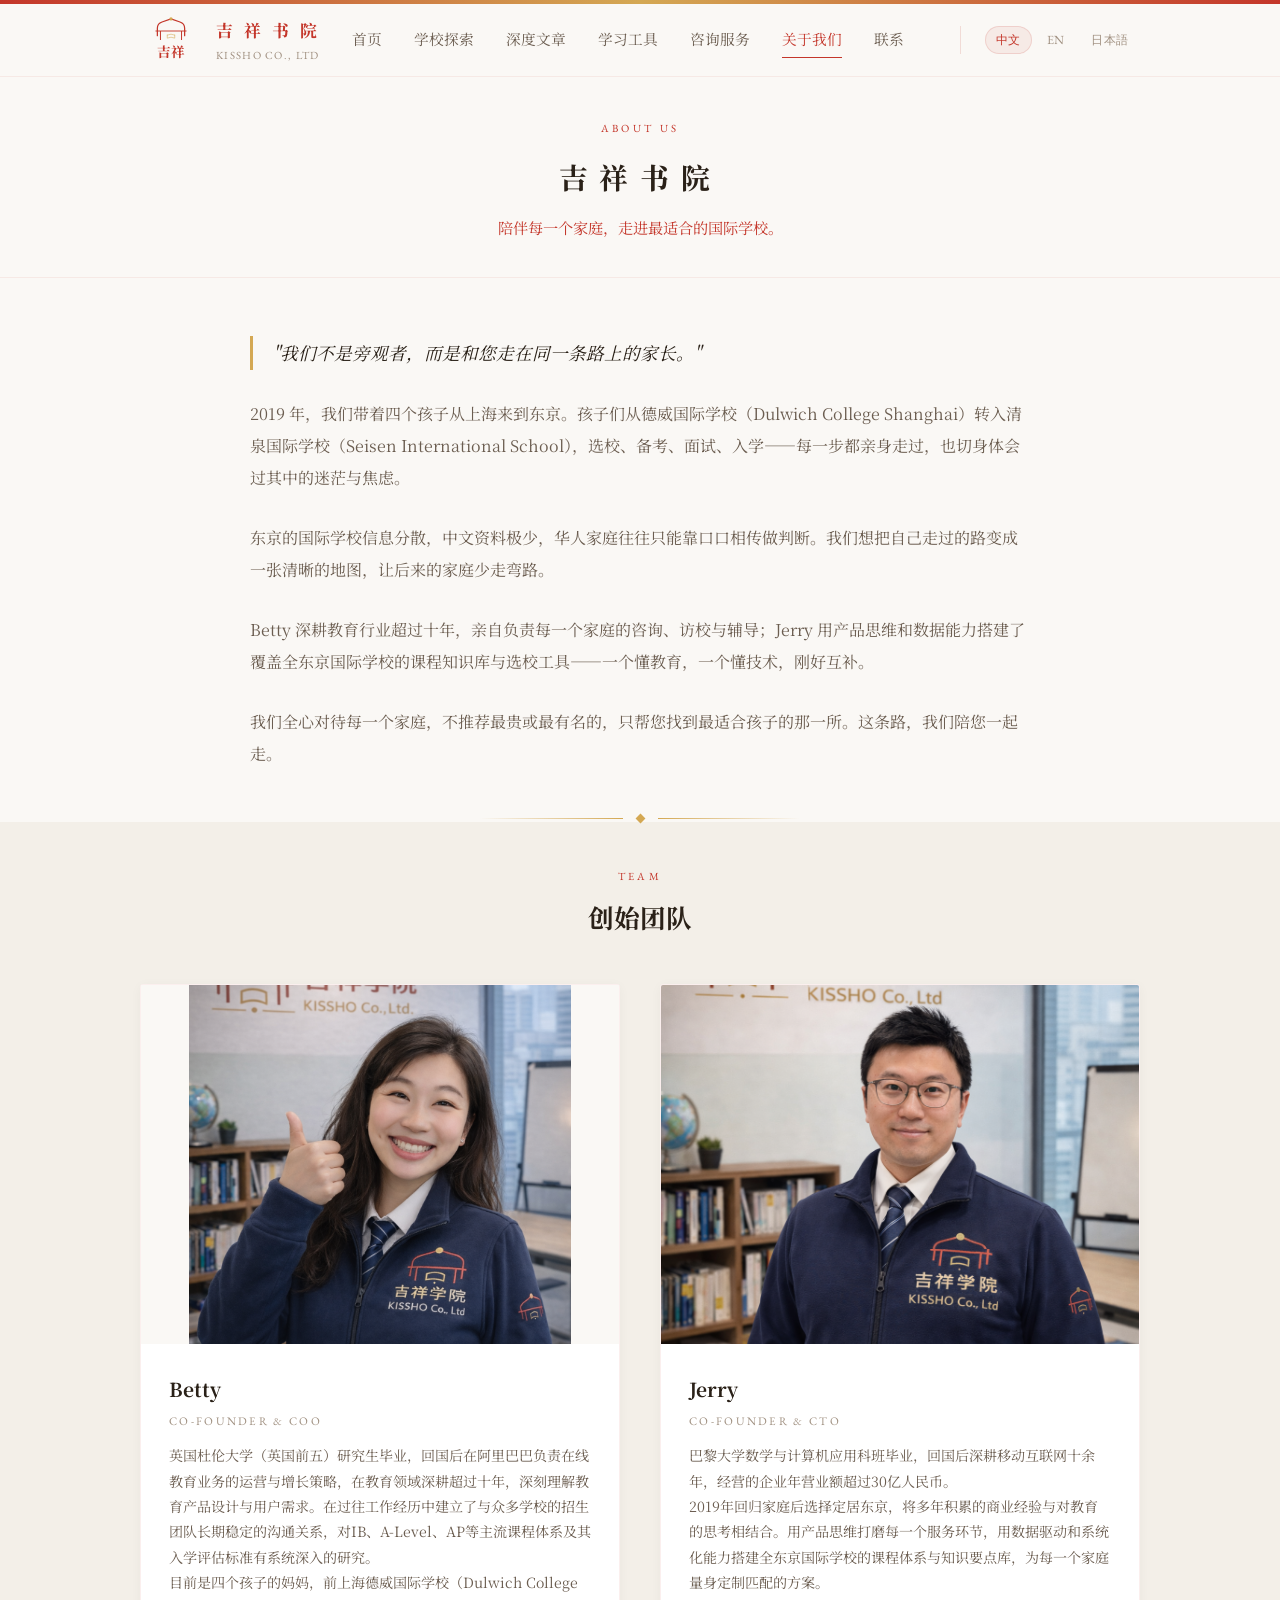
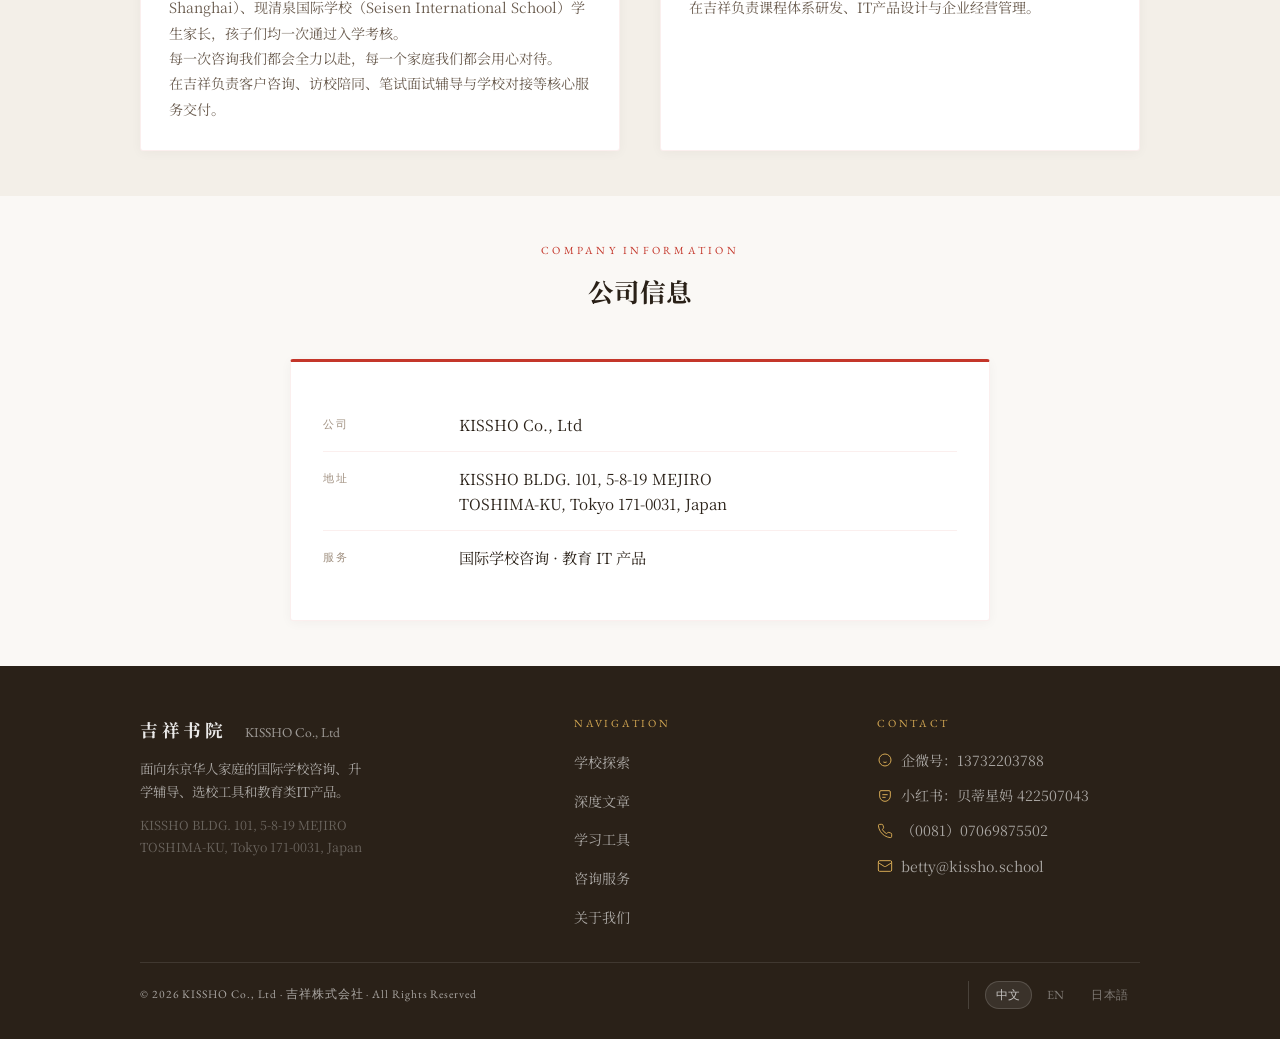
==== about.html @ 279b22da "Refine homepage spacing and update footer messaging" ====
<!DOCTYPE html>
<html lang="zh-CN">
<head>
  <meta charset="UTF-8" />
  <meta name="viewport" content="width=device-width, initial-scale=1.0" />
  <title
    data-i18n-zh="关于我们 | KISSHO 吉祥书院"
    data-i18n-en="About Us | KISSHO"
    data-i18n-ja="私たちについて | KISSHO"
  >关于我们 | KISSHO 吉祥书院</title>
  <meta
    name="description"
    content="吉祥书院（KISSHO Co., Ltd）— Betty & Jerry 创立，服务在东京的华人家庭。"
    data-i18n-attr="content"
    data-i18n-zh="吉祥书院（KISSHO Co., Ltd）— Betty & Jerry 创立，服务在东京的华人家庭。"
    data-i18n-en="KISSHO was founded by Betty and Jerry to support Chinese-speaking families navigating Tokyo international schools."
    data-i18n-ja="KISSHO は Betty と Jerry が立ち上げた、東京のインターナショナルスクール進学を支えるためのチームです。"
  />
  <link rel="preconnect" href="https://fonts.googleapis.com">
  <link rel="preconnect" href="https://fonts.gstatic.com" crossorigin>
  <link href="https://fonts.googleapis.com/css2?family=Noto+Serif+SC:wght@400;600;700&family=Noto+Serif+JP:wght@400;600;700&family=EB+Garamond:ital,wght@0,400;0,500;0,600;1,400&display=swap" rel="stylesheet">
  <link rel="stylesheet" href="style.css">
</head>
<body>

  <div class="top-stripe"></div>

  <header class="site-header">
    <div class="header-inner">
      <a class="site-logo" href="index.html">
        <svg xmlns="http://www.w3.org/2000/svg" viewBox="0 0 100 100" aria-label="KISSHO Logo"><g transform="translate(50, 38)"><path d="M -22 5 L -22 -7 Q -22 -14.5 -14.5 -17 L 0 -22 L 14.5 -17 Q 22 -14.5 22 -7 L 22 5" fill="none" stroke="#c4362a" stroke-width="2" stroke-linecap="round" stroke-linejoin="round"/><line x1="-25" y1="-2.5" x2="25" y2="-2.5" stroke="#c4362a" stroke-width="1.5"/><line x1="-17" y1="-2.5" x2="-17" y2="12" stroke="#c4362a" stroke-width="1.6"/><line x1="17" y1="-2.5" x2="17" y2="12" stroke="#c4362a" stroke-width="1.6"/><circle cx="0" cy="-22" r="2.5" fill="#d4a853"/><path d="M -6 4 Q 0 1 6 4 M -6 4 L -6 9 Q 0 6 6 9 L 6 4" fill="none" stroke="#d4a853" stroke-width="0.9" stroke-linecap="round"/></g><text x="50" y="78" font-family="'Noto Serif SC', serif" font-size="22" font-weight="700" fill="#c4362a" text-anchor="middle">吉祥</text></svg>
        <span class="site-logo-text"><span class="site-logo-zh">吉祥书院</span><span class="site-logo-en en">KISSHO Co., Ltd</span></span>
      </a>
      <nav class="nav" id="mainNav">
        <a class="nav-link" href="index.html" data-i18n="nav.home">首页</a>
        <a class="nav-link" href="schools.html" data-i18n="nav.schools">学校探索</a>
        <a class="nav-link" href="articles.html" data-i18n="nav.articles">深度文章</a>
        <a class="nav-link" href="tools.html" data-i18n="nav.tools">学习工具</a>
        <a class="nav-link" href="services.html" data-i18n="nav.services">咨询服务</a>
        <a class="nav-link active" href="about.html" data-i18n="nav.about">关于我们</a>
        <a class="nav-link" href="contact.html" data-i18n="nav.contact">联系</a>
        <div class="lang-switch"><button class="lang-btn active">中文</button><button class="lang-btn">EN</button><button class="lang-btn">日本語</button></div>
      </nav>
      <button class="nav-toggle" id="navToggle" aria-label="打开菜单"><span></span><span></span><span></span></button>
    </div>
  </header>

  <main>

    <section class="page-hero">
      <div class="container">
        <div class="section-kicker en" data-i18n="about.kicker">About Us</div>
        <h1 class="section-title" style="letter-spacing:0.4em;" data-i18n="about.title">吉祥书院</h1>
        <p class="section-desc" style="color:var(--red);" data-i18n="about.tagline">陪伴每一个家庭，走进最适合的国际学校。</p>
      </div>
    </section>

    <!-- Our Story -->
    <section class="section">
      <div class="container">
        <div class="about-story reveal">
          <blockquote class="about-quote" data-i18n="about.quote">
            "我们不是旁观者，而是和您走在同一条路上的家长。"
          </blockquote>
          <p data-i18n="about.story1">2019 年，我们带着四个孩子从上海来到东京。孩子们从德威国际学校（Dulwich College Shanghai）转入清泉国际学校（Seisen International School），选校、备考、面试、入学——每一步都亲身走过，也切身体会过其中的迷茫与焦虑。</p>
          <p data-i18n="about.story2">东京的国际学校信息分散，中文资料极少，华人家庭往往只能靠口口相传做判断。我们想把自己走过的路变成一张清晰的地图，让后来的家庭少走弯路。</p>
          <p data-i18n="about.story3">Betty 深耕教育行业超过十年，亲自负责每一个家庭的咨询、访校与辅导；Jerry 用产品思维和数据能力搭建了覆盖全东京国际学校的课程知识库与选校工具——一个懂教育，一个懂技术，刚好互补。</p>
          <p data-i18n="about.story4">我们全心对待每一个家庭，不推荐最贵或最有名的，只帮您找到最适合孩子的那一所。这条路，我们陪您一起走。</p>
        </div>
      </div>
    </section>

    <div class="ornament"><div class="orn-line"></div><div class="orn-diamond"></div><div class="orn-line rev"></div></div>

    <!-- Team -->
    <section class="section section--warm" style="padding-top: 45px;">
      <div class="container">
        <div class="section-header reveal">
          <div class="section-kicker en" data-i18n="about.team.kicker">Team</div>
          <h2 class="section-title" data-i18n="about.team.title">创始团队</h2>
        </div>

        <div class="team-grid">

          <div class="team-member reveal">
            <div class="team-photo">
              <div role="img" aria-label="Betty" style="width:100%;min-height:240px;height:100%;background-image:url('图片/Betty肖像2.png');background-size:80%;background-position:center calc(50% + 5px);background-repeat:no-repeat;background-color:var(--cream);"></div>
            </div>

            <div class="team-info">
              <h3 class="team-name">Betty</h3>
              <div class="team-role en">Co-Founder & COO</div>
              <p class="team-bio" data-i18n-html="about.betty.bio">英国杜伦大学（英国前五）研究生毕业，回国后在阿里巴巴负责在线教育业务的运营与增长策略，在教育领域深耕超过十年，深刻理解教育产品设计与用户需求。在过往工作经历中建立了与众多学校的招生团队长期稳定的沟通关系，对IB、A-Level、AP等主流课程体系及其入学评估标准有系统深入的研究。<br>目前是四个孩子的妈妈，前上海德威国际学校（Dulwich College Shanghai）、现清泉国际学校（Seisen International School）学生家长，孩子们均一次通过入学考核。<br>每一次咨询我们都会全力以赴，每一个家庭我们都会用心对待。<br>在吉祥负责客户咨询、访校陪同、笔试面试辅导与学校对接等核心服务交付。</p>
            </div>
          </div>

          <div class="team-member reveal">
            <div class="team-photo">
              <img src="图片/Jerry肖像-text-swapped-v2.png" alt="Jerry" style="width:100%;height:100%;min-height:240px;object-fit:cover;display:block;object-position:center calc(50% + 35px);" />
            </div>
            <div class="team-info">
              <h3 class="team-name">Jerry</h3>
              <div class="team-role en">Co-Founder & CTO</div>
              <p class="team-bio" data-i18n-html="about.jerry.bio">巴黎大学数学与计算机应用科班毕业，回国后深耕移动互联网十余年，经营的企业年营业额超过30亿人民币。<br>2019年回归家庭后选择定居东京，将多年积累的商业经验与对教育的思考相结合。用产品思维打磨每一个服务环节，用数据驱动和系统化能力搭建全东京国际学校的课程体系与知识要点库，为每一个家庭量身定制匹配的方案。<br>在吉祥负责课程体系研发、IT产品设计与企业经营管理。</p>
            </div>
          </div>

        </div>
      </div>
    </section>

    <!-- Company Info -->
    <section class="section">
      <div class="container container--narrow">
        <div class="section-header reveal">
          <div class="section-kicker en" data-i18n="about.company.kicker">Company Information</div>
          <h2 class="section-title" data-i18n="about.company.title">公司信息</h2>
        </div>

        <div class="company-info-card reveal">
          <div class="info-row">
            <span class="info-label en" data-i18n-zh="公司" data-i18n-en="Company" data-i18n-ja="会社名">Company</span>
            <span class="info-value">KISSHO Co., Ltd</span>
          </div>
          <div class="info-row">
            <span class="info-label en" data-i18n-zh="地址" data-i18n-en="Address" data-i18n-ja="所在地">Address</span>
            <span class="info-value">KISSHO BLDG. 101, 5-8-19 MEJIRO<br>TOSHIMA-KU, Tokyo 171-0031, Japan</span>
          </div>
          <div class="info-row">
            <span class="info-label en" data-i18n-zh="服务" data-i18n-en="Services" data-i18n-ja="事業内容">Services</span>
            <span class="info-value" data-i18n-zh="国际学校咨询 &middot; 教育 IT 产品" data-i18n-en="International School Consulting &middot; Educational IT Products" data-i18n-ja="インターナショナルスクール相談 &middot; 教育 IT プロダクト" data-i18n-mode="html">International School Consulting &middot; Educational IT Products</span>
          </div>

        </div>
      </div>
    </section>

  </main>

  <footer class="site-footer">
    <div class="container">
      <div class="footer-grid">
        <div class="footer-brand">
          <div class="footer-logo-text"><span style="letter-spacing:0.2em;">吉祥书院</span> <span class="en" style="font-weight:400;font-size:0.85rem;opacity:0.6;margin-left:1.1em;">KISSHO Co., Ltd</span></div>
          <p class="footer-brand-desc">面向东京华人家庭的国际学校咨询、升学辅导、选校工具和教育类IT产品。</p>
        </div>
        <div>
          <div class="footer-heading en">Navigation</div>
          <ul class="footer-links"><li><a href="schools.html" data-i18n="nav.schools">学校探索</a></li><li><a href="articles.html" data-i18n="nav.articles">深度文章</a></li><li><a href="tools.html" data-i18n="nav.tools">学习工具</a></li><li><a href="services.html" data-i18n="nav.services">咨询服务</a></li><li><a href="about.html" data-i18n="nav.about">关于我们</a></li></ul>
        </div>
        <div>
          <div class="footer-heading en">Contact</div>
          <ul class="footer-contact-list">
            <li><svg viewBox="0 0 24 24" fill="none" stroke="currentColor" stroke-width="1.5"><path d="M21 12a9 9 0 1 1-9-9 9 9 0 0 1 9 9Z"/><path d="M9 10h.01M15 10h.01M9.5 15a5 5 0 0 0 5 0"/></svg><span>企微号：13732203788</span></li>
            <li><svg viewBox="0 0 24 24" fill="none" stroke="currentColor" stroke-width="1.5"><rect x="2" y="4" width="20" height="16" rx="2"/><path d="m22 7-8.97 5.7a1.94 1.94 0 0 1-2.06 0L2 7"/></svg><span>betty@kissho.school</span></li>
          </ul>
        </div>
      </div>
      <div class="footer-bottom">
        <span>&copy; 2026 KISSHO Co., Ltd &middot; 吉祥株式会社 &middot; All Rights Reserved</span>
        <div class="lang-switch" style="border-left:1px solid rgba(255,255,255,0.15);margin-left:0;padding-left:16px;"><button class="lang-btn active" style="color:rgba(255,255,255,0.7);">中文</button><button class="lang-btn" style="color:rgba(255,255,255,0.4);">EN</button><button class="lang-btn" style="color:rgba(255,255,255,0.4);">日本語</button></div>
      </div>
    </div>
  </footer>

  <script src="script.js"></script>
</body>
</html>
---- style.css ----
/* ============================================
   Kissho.school — Main Stylesheet
   Design reference: placeholder-reference.html
   ============================================ */

/* ── Reset & Variables ── */
*, *::before, *::after { box-sizing: border-box; margin: 0; padding: 0; }

:root {
  --red:      #c4362a;
  --red-lt:   #d9534f;
  --red-bg:   rgba(196, 54, 42, 0.07);
  --gold:     #d4a853;
  --gold-lt:  #e8c87a;
  --cream:    #faf8f5;
  --warm:     #f3efe8;
  --white:    #ffffff;
  --dark:     #2a2118;
  --mid:      #6b5d50;
  --muted:    #a09080;
  --border:   rgba(196, 54, 42, 0.15);
  --border-light: rgba(196, 54, 42, 0.08);
  --shadow-sm:  0 2px 12px rgba(42, 33, 24, 0.04);
  --shadow-md:  0 4px 24px rgba(42, 33, 24, 0.06);
  --radius:   3px;
  --max-w:    1080px;
  --max-w-narrow: 780px;
}

html { scroll-behavior: smooth; }

body {
  font-family: 'Noto Serif SC', 'SimSun', serif;
  background: var(--cream);
  color: var(--dark);
  line-height: 1.8;
  font-size: 16px;
}

/* ── Utility ── */
.container       { max-width: var(--max-w); margin: 0 auto; padding: 0 40px; }
.container--narrow { max-width: var(--max-w-narrow); }
.en  { font-family: 'EB Garamond', Georgia, serif; }
.jp  { font-family: 'Noto Serif JP', 'Yu Mincho', serif; }

/* ── Placeholder Blocks ── */
.placeholder {
  border: 2px dashed var(--gold-lt);
  border-radius: var(--radius);
  background: rgba(212, 168, 83, 0.06);
  padding: 32px 24px;
  text-align: center;
  color: var(--muted);
  font-size: 0.88rem;
  line-height: 1.6;
}

.placeholder-label {
  display: block;
  font-family: 'EB Garamond', Georgia, serif;
  font-size: 0.72rem;
  letter-spacing: 0.15em;
  text-transform: uppercase;
  color: var(--gold);
  margin-bottom: 8px;
}

/* ── Top Stripe ── */
.top-stripe {
  width: 100%;
  height: 4px;
  background: linear-gradient(to right, var(--red), var(--gold), var(--red));
}

/* ============================================
   Header / Navigation
   ============================================ */
.site-header {
  background: var(--cream);
  border-bottom: 1px solid var(--border-light);
  position: sticky;
  top: 0;
  z-index: 100;
}

.header-inner {
  max-width: var(--max-w);
  margin: 0 auto;
  padding: 0 40px;
  display: flex;
  align-items: center;
  justify-content: space-between;
  height: 72px;
}

.site-logo {
  display: flex;
  align-items: center;
  gap: 14px;
  text-decoration: none;
  color: var(--dark);
}

.site-logo svg { width: 62px; height: 62px; }

.site-logo-text {
  display: flex;
  flex-direction: column;
  gap: 1px;
}

.site-logo-zh {
  font-size: 1.05rem;
  font-weight: 700;
  color: var(--red);
  letter-spacing: 0.65em;
  white-space: nowrap;
}

.site-logo-en {
  font-family: 'EB Garamond', Georgia, serif;
  font-size: 0.68rem;
  letter-spacing: 0.12em;
  color: var(--muted);
  text-transform: uppercase;
}

.nav {
  display: flex;
  align-items: center;
  gap: 32px;
}

.nav-link {
  font-size: 0.92rem;
  color: var(--mid);
  text-decoration: none;
  transition: color 0.2s;
  padding: 4px 0;
  border-bottom: 1.5px solid transparent;
  white-space: nowrap;
}

.nav-link:hover,
.nav-link.active {
  color: var(--red);
  border-bottom-color: var(--red);
}

html[lang="ja"] .nav { gap: 18px; }
html[lang="ja"] .nav-link { font-size: 0.78rem; }

.lang-switch {
  display: flex;
  align-items: center;
  gap: 4px;
  margin-left: 24px;
  padding-left: 24px;
  border-left: 1px solid var(--border);
}

.lang-btn {
  font-family: 'EB Garamond', Georgia, serif;
  font-size: 0.78rem;
  letter-spacing: 0.05em;
  padding: 4px 10px;
  border: 1px solid transparent;
  border-radius: 20px;
  background: none;
  color: var(--muted);
  cursor: pointer;
  transition: all 0.2s;
}

.lang-btn:hover { color: var(--mid); }

.lang-btn.active {
  color: var(--red);
  border-color: var(--border);
  background: var(--red-bg);
}

.nav-toggle {
  display: none;
  background: none;
  border: none;
  cursor: pointer;
  padding: 8px;
}

.nav-toggle span {
  display: block;
  width: 22px;
  height: 2px;
  background: var(--dark);
  margin: 5px 0;
  transition: all 0.3s;
}

/* ============================================
   Buttons
   ============================================ */
.btn {
  display: inline-flex;
  align-items: center;
  justify-content: center;
  gap: 8px;
  font-family: 'Noto Serif SC', serif;
  font-size: 0.92rem;
  padding: 12px 28px;
  min-height: 50px;
  border-radius: var(--radius);
  text-decoration: none;
  transition: all 0.25s;
  cursor: pointer;
  line-height: 1.2;
  text-align: center;
  align-self: flex-start;
  max-width: 100%;
  border: none;
}

.btn-primary {
  background: var(--red);
  color: var(--white);
  border: 1px solid transparent;
}

.btn-primary:hover { background: var(--red-lt); }

.btn-ghost {
  background: transparent;
  color: var(--red);
  border: 1px solid var(--border);
}

.btn-ghost:hover { border-color: var(--red); }

/* ============================================
   Ornament Divider
   ============================================ */
.ornament {
  display: flex;
  align-items: center;
  gap: 14px;
  max-width: 400px;
  margin: 0 auto;
  padding: 0 40px;
}

.orn-line {
  flex: 1;
  height: 1px;
  background: linear-gradient(to right, transparent, var(--gold));
}

.orn-line.rev {
  background: linear-gradient(to left, transparent, var(--gold));
}

.orn-diamond {
  width: 7px;
  height: 7px;
  background: var(--gold);
  transform: rotate(45deg);
  flex-shrink: 0;
}

/* ============================================
   Section Common
   ============================================ */
.section        { padding: 45px 0; }
.section--warm  { background: var(--warm); }

.section-header {
  text-align: center;
  margin-bottom: 48px;
}

.section-kicker {
  font-family: 'EB Garamond', Georgia, serif;
  font-size: 0.68rem;
  letter-spacing: 0.3em;
  text-transform: uppercase;
  color: var(--red);
  margin-bottom: 12px;
}

.section-title {
  font-size: 1.6rem;
  font-weight: 700;
  color: var(--dark);
  line-height: 1.5;
  margin-bottom: 12px;
}

.section-desc {
  font-size: 0.95rem;
  color: var(--muted);
  max-width: 560px;
  margin: 0 auto;
  line-height: 1.8;
}

/* ============================================
   Page Hero (shared for inner pages)
   ============================================ */
.page-hero {
  padding: 42px 0 36px;
  text-align: center;
  border-bottom: 1px solid var(--border-light);
}

.page-hero .section-kicker { margin-bottom: 16px; }

.page-hero .section-title {
  font-size: 1.8rem;
  margin-bottom: 16px;
}

.page-hero .section-desc {
  max-width: 640px;
}

main > .page-hero + .section { padding-top: 58px; }

/* ============================================
   Homepage: Hero
   ============================================ */
.hero { padding: 35px 0 54px; }

.ornament--hero {
  margin-top: 6px;
}

.home-offer-section {
  padding-top: 52px;
}

.hero-inner {
  display: grid;
  grid-template-columns: 1fr 1fr;
  gap: 64px;
  align-items: center;
}

.hero-content {
  display: flex;
  flex-direction: column;
  gap: 24px;
}

.hero-kicker {
  font-family: 'EB Garamond', Georgia, serif;
  font-size: 0.72rem;
  letter-spacing: 0.25em;
  text-transform: uppercase;
  color: var(--red);
  display: flex;
  align-items: center;
  gap: 10px;
}

.hero-kicker::before {
  content: '';
  width: 32px;
  height: 1.5px;
  background: var(--red);
}

.hero-title {
  font-size: 2rem;
  font-weight: 700;
  line-height: 1.5;
  color: var(--dark);
  letter-spacing: 0.02em;
}

.hero-title em { font-style: normal; color: var(--red); }

.hero-desc {
  font-size: 1rem;
  line-height: 1.9;
  color: var(--mid);
}

.hero-cta {
  margin-top: 8px;
  display: flex;
  flex-wrap: wrap;
  gap: 12px;
  align-items: center;
}

.hero-image {
  border-radius: var(--radius);
  overflow: hidden;
  aspect-ratio: 4 / 3;
}

/* ============================================
   Homepage: Module Cards
   ============================================ */
.modules-grid {
  display: grid;
  grid-template-columns: repeat(2, 1fr);
  gap: 32px;
}

.module-card {
  background: var(--white);
  border: 1px solid var(--border-light);
  border-top: 3px solid var(--red);
  border-radius: var(--radius);
  padding: 36px 32px 32px;
  box-shadow: var(--shadow-sm);
  display: flex;
  flex-direction: column;
  gap: 16px;
  transition: box-shadow 0.3s, transform 0.3s;
}

.module-card:hover {
  box-shadow: var(--shadow-md);
  transform: translateY(-2px);
}

.module-icon { width: 40px; height: 40px; color: var(--red); }

.module-label {
  font-family: 'EB Garamond', Georgia, serif;
  font-size: 0.65rem;
  letter-spacing: 0.25em;
  text-transform: uppercase;
  color: var(--gold);
}

.module-title { font-size: 1.15rem; font-weight: 700; color: var(--dark); }

.module-desc { font-size: 0.9rem; color: var(--mid); line-height: 1.8; flex: 1; }

.module-link {
  font-family: 'EB Garamond', Georgia, serif;
  font-size: 0.88rem;
  color: var(--red);
  text-decoration: none;
  display: inline-flex;
  align-items: center;
  gap: 6px;
  transition: gap 0.2s;
}

.module-link:hover { gap: 10px; }
.module-link::after { content: '\2192'; }

/* ============================================
   Homepage: Articles Preview
   ============================================ */
.articles-grid {
  display: grid;
  grid-template-columns: repeat(3, 1fr);
  gap: 28px;
}

.article-card {
  background: var(--white);
  border: 1px solid var(--border-light);
  border-radius: var(--radius);
  overflow: hidden;
  transition: box-shadow 0.3s, transform 0.3s;
  text-decoration: none;
  color: inherit;
}

.article-card:hover {
  box-shadow: var(--shadow-md);
  transform: translateY(-2px);
}

.article-image { aspect-ratio: 16 / 10; overflow: hidden; }

.article-body {
  padding: 24px;
  display: flex;
  flex-direction: column;
  gap: 10px;
}

.article-tag {
  font-family: 'EB Garamond', Georgia, serif;
  font-size: 0.65rem;
  letter-spacing: 0.2em;
  text-transform: uppercase;
  color: var(--gold);
}

.article-title { font-size: 1.02rem; font-weight: 600; color: var(--dark); line-height: 1.6; }

.article-excerpt { font-size: 0.85rem; color: var(--muted); line-height: 1.75; }

.article-date {
  font-family: 'EB Garamond', Georgia, serif;
  font-size: 0.78rem;
  color: var(--muted);
  margin-top: 4px;
}

/* ============================================
   Homepage: About Preview
   ============================================ */
.about-preview {
  display: grid;
  grid-template-columns: 1fr 1fr;
  gap: 56px;
  align-items: center;
}

.about-text {
  display: flex;
  flex-direction: column;
  gap: 20px;
}

.about-quote {
  font-size: 1.1rem;
  line-height: 1.9;
  color: var(--dark);
  border-left: 3px solid var(--gold);
  padding-left: 20px;
  font-style: italic;
}

.about-desc { font-size: 0.92rem; color: var(--mid); line-height: 1.85; }

.about-photo {
  border-radius: var(--radius);
  overflow: hidden;
  aspect-ratio: 4 / 3;
}

/* ============================================
   Schools Page: Filter Bar
   ============================================ */
.filter-bar {
  display: flex;
  flex-wrap: wrap;
  gap: 16px;
  padding: 24px 28px;
  background: var(--white);
  border: 1px solid var(--border-light);
  border-radius: var(--radius);
  box-shadow: var(--shadow-sm);
  margin-bottom: 40px;
}

.filter-group {
  display: flex;
  flex-direction: column;
  gap: 6px;
  flex: 1;
  min-width: 130px;
  max-width: 200px;
}

.filter-label {
  font-family: 'EB Garamond', Georgia, serif;
  font-size: 0.65rem;
  letter-spacing: 0.2em;
  text-transform: uppercase;
  color: var(--muted);
}

.filter-select {
  font-family: 'Noto Serif SC', serif;
  font-size: 0.88rem;
  padding: 8px 12px;
  border: 1px solid var(--border);
  border-radius: var(--radius);
  background: var(--cream);
  color: var(--dark);
  cursor: pointer;
  appearance: none;
  background-image: url("data:image/svg+xml,%3Csvg width='10' height='6' viewBox='0 0 10 6' fill='none' xmlns='http://www.w3.org/2000/svg'%3E%3Cpath d='M1 1L5 5L9 1' stroke='%23a09080' stroke-width='1.5' stroke-linecap='round'/%3E%3C/svg%3E");
  background-repeat: no-repeat;
  background-position: right 12px center;
  padding-right: 32px;
}

.filter-select:focus {
  outline: none;
  border-color: var(--red);
}

/* Schools Grid */
.schools-grid {
  display: grid;
  grid-template-columns: repeat(2, 1fr);
  gap: 24px;
}

.school-card {
  background: var(--white);
  border: 1px solid var(--border-light);
  border-radius: var(--radius);
  padding: 28px;
  box-shadow: var(--shadow-sm);
  display: flex;
  flex-direction: column;
  gap: 12px;
  transition: box-shadow 0.3s, transform 0.3s;
}

.school-card:hover {
  box-shadow: var(--shadow-md);
  transform: translateY(-2px);
}

.school-card-header {
  display: flex;
  justify-content: space-between;
  align-items: flex-start;
  gap: 12px;
}

.school-name {
  font-size: 1.05rem;
  font-weight: 700;
  color: var(--dark);
}

.school-tag {
  font-family: 'EB Garamond', Georgia, serif;
  font-size: 0.65rem;
  letter-spacing: 0.15em;
  text-transform: uppercase;
  color: var(--red);
  background: var(--red-bg);
  padding: 3px 10px;
  border-radius: 20px;
  white-space: nowrap;
}

.school-meta {
  display: flex;
  flex-wrap: wrap;
  gap: 16px;
  font-size: 0.82rem;
  color: var(--muted);
}

.school-meta span {
  display: flex;
  align-items: center;
  gap: 5px;
}

.school-summary {
  font-size: 0.88rem;
  color: var(--mid);
  line-height: 1.75;
}

/* ============================================
   Articles Page
   ============================================ */
.category-filters {
  display: flex;
  justify-content: center;
  flex-wrap: wrap;
  gap: 8px;
  margin-bottom: 40px;
}

.category-btn {
  font-family: 'Noto Serif SC', serif;
  font-size: 0.85rem;
  padding: 8px 20px;
  border: 1px solid var(--border);
  border-radius: 24px;
  background: var(--white);
  color: var(--mid);
  cursor: pointer;
  transition: all 0.2s;
}

.category-btn:hover { border-color: var(--red); color: var(--red); }

.category-btn.active {
  background: var(--red);
  border-color: var(--red);
  color: var(--white);
}

.articles-page-grid {
  grid-template-columns: repeat(2, minmax(0, 1fr));
  gap: 32px;
}

.articles-list {
  display: grid;
  grid-template-columns: repeat(2, 1fr);
  gap: 32px;
}

.article-list-item {
  display: grid;
  grid-template-columns: 200px 1fr;
  gap: 24px;
  align-items: start;
  padding-bottom: 32px;
  border-bottom: 1px solid var(--border-light);
}

.article-list-image {
  aspect-ratio: 3 / 2;
  border-radius: var(--radius);
  overflow: hidden;
}

.article-list-body {
  display: flex;
  flex-direction: column;
  gap: 8px;
}

/* ============================================
   Tools Page
   ============================================ */
.tool-showcase {
  display: grid;
  grid-template-columns: 1fr 1fr;
  gap: 56px;
  align-items: center;
}

.tool-showcase:not(:last-child) {
  border-bottom: 1px solid var(--border-light);
}

.tool-showcase.reversed { direction: rtl; }
.tool-showcase.reversed > * { direction: ltr; }

.tool-info {
  display: flex;
  flex-direction: column;
  gap: 16px;
}

.tool-badge {
  display: inline-flex;
  align-items: center;
  gap: 6px;
  font-family: 'EB Garamond', Georgia, serif;
  font-size: 0.7rem;
  letter-spacing: 0.15em;
  text-transform: uppercase;
  color: var(--gold);
  background: rgba(212, 168, 83, 0.1);
  padding: 5px 14px;
  border-radius: 20px;
  width: fit-content;
}

.tool-title { font-size: 1.4rem; font-weight: 700; color: var(--dark); }

.tool-desc { font-size: 0.92rem; color: var(--mid); line-height: 1.85; }

.tool-features {
  list-style: none;
  display: flex;
  flex-direction: column;
  gap: 10px;
}

.tool-features li {
  font-size: 0.88rem;
  color: var(--mid);
  padding-left: 20px;
  position: relative;
}

.tool-features li::before {
  content: '';
  position: absolute;
  left: 0;
  top: 10px;
  width: 8px;
  height: 8px;
  border: 1.5px solid var(--gold);
  border-radius: 50%;
}

.tool-preview {
  border-radius: var(--radius);
  overflow: hidden;
  aspect-ratio: 4 / 3;
}

.tool-showcase--coming-soon {
  align-items: start;
}

.tool-showcase--coming-soon .tool-preview {
  aspect-ratio: 5 / 3;
  max-width: 420px;
  justify-self: end;
  width: 100%;
}

.tools-main {
  display: flex;
  flex-direction: column;
}

.tools-section--chinese { order: 1; }
.tools-ornament--first { order: 2; }
.tools-section--japanese { order: 3; }
.tools-ornament--second { order: 4; }
.tools-section--map { order: 5; }
.tools-section--note { order: 6; }

/* ============================================
   Services Page
   ============================================ */
.services-overview {
  display: grid;
  grid-template-columns: repeat(2, 1fr);
  gap: 32px;
  margin-bottom: 64px;
}

.services-group,
.services-overview--primary,
.services-overview--secondary {
  display: contents;
}

.services-section-label {
  display: none;
}

.service-card {
  background: var(--white);
  border: 1px solid var(--border-light);
  border-radius: var(--radius);
  padding: 36px 32px;
  box-shadow: var(--shadow-sm);
  display: flex;
  flex-direction: column;
  gap: 16px;
}

.service-card--flagship,
.service-card:has(.service-title[data-i18n="services.s7.title"]) {
  border-color: rgba(196, 54, 42, 0.22);
  background: linear-gradient(180deg, rgba(212, 168, 83, 0.14), #fff 52%);
  box-shadow: 0 6px 24px rgba(42, 33, 24, 0.08);
}

.service-icon { width: 40px; height: 40px; color: var(--red); }

.service-title { font-size: 1.1rem; font-weight: 700; color: var(--dark); }

.service-desc { font-size: 0.9rem; color: var(--mid); line-height: 1.8; }

.service-includes {
  list-style: none;
  display: flex;
  flex-direction: column;
  gap: 8px;
  margin-top: 4px;
}

.service-includes li {
  font-size: 0.85rem;
  color: var(--mid);
  padding-left: 18px;
  position: relative;
}

.service-includes li::before {
  content: '';
  position: absolute;
  left: 0;
  top: 9px;
  width: 6px;
  height: 6px;
  background: var(--gold);
  border-radius: 50%;
}

/* Process Timeline */
.process-timeline {
  max-width: 640px;
  margin: 0 auto;
}

.process-step {
  display: flex;
  gap: 24px;
  padding-bottom: 32px;
  position: relative;
}

.process-step:not(:last-child)::before {
  content: '';
  position: absolute;
  left: 19px;
  top: 40px;
  bottom: 0;
  width: 1px;
  background: var(--border);
}

.process-marker {
  width: 40px;
  height: 40px;
  border-radius: 50%;
  border: 2px solid var(--red);
  display: flex;
  align-items: center;
  justify-content: center;
  font-family: 'EB Garamond', Georgia, serif;
  font-size: 0.9rem;
  color: var(--red);
  background: var(--cream);
  flex-shrink: 0;
  position: relative;
  z-index: 1;
}

.process-content { padding-top: 6px; }

.process-content h4 {
  font-size: 1rem;
  font-weight: 700;
  color: var(--dark);
  margin-bottom: 6px;
}

.process-content p {
  font-size: 0.88rem;
  color: var(--mid);
  line-height: 1.75;
}

/* ============================================
   About Page
   ============================================ */
.about-story {
  max-width: var(--max-w-narrow);
  margin: 0 auto;
  display: flex;
  flex-direction: column;
  gap: 28px;
}

.about-story p {
  font-size: 1rem;
  line-height: 2;
  color: var(--mid);
}

.team-grid {
  display: grid;
  grid-template-columns: repeat(2, 1fr);
  gap: 40px;
}

.team-member {
  background: var(--white);
  border: 1px solid var(--border-light);
  border-radius: var(--radius);
  overflow: hidden;
  box-shadow: var(--shadow-sm);
}

.team-photo { aspect-ratio: 4 / 3; overflow: hidden; }

.team-info { padding: 28px; }

.team-name { font-size: 1.2rem; font-weight: 700; color: var(--dark); margin-bottom: 4px; }

.team-role {
  font-family: 'EB Garamond', Georgia, serif;
  font-size: 0.72rem;
  letter-spacing: 0.2em;
  text-transform: uppercase;
  color: var(--muted);
  margin-bottom: 12px;
}

.team-bio { font-size: 0.88rem; color: var(--mid); line-height: 1.8; }

/* ============================================
   Contact Page
   ============================================ */
.contact-grid {
  display: grid;
  grid-template-columns: repeat(2, 1fr);
  gap: 40px;
}

.contact-channel {
  background: var(--white);
  border: 1px solid var(--border-light);
  border-radius: var(--radius);
  padding: 32px;
  box-shadow: var(--shadow-sm);
  display: flex;
  flex-direction: column;
  align-items: center;
  text-align: center;
  gap: 16px;
}

.contact-icon { width: 36px; height: 36px; color: var(--red); }

.contact-channel-name {
  font-size: 1rem;
  font-weight: 700;
  color: var(--dark);
}

.contact-channel-desc {
  font-size: 0.88rem;
  color: var(--muted);
  line-height: 1.7;
}

.contact-channel-value {
  font-size: 0.92rem;
  color: var(--red);
  word-break: break-all;
}

.contact-channel-value a {
  color: var(--red);
  text-decoration: none;
  border-bottom: 1px solid transparent;
  transition: border-color 0.2s;
}

.contact-channel-value a:hover { border-color: var(--red); }

.contact-qr {
  width: 180px;
  height: 180px;
  border-radius: var(--radius);
  overflow: hidden;
}

/* Company info card */
.company-info-card {
  background: var(--white);
  border: 1px solid var(--border-light);
  border-top: 3px solid var(--red);
  border-radius: var(--radius);
  padding: 36px 32px;
  box-shadow: var(--shadow-sm);
  margin-top: 48px;
}

.info-row {
  display: flex;
  gap: 16px;
  padding: 14px 0;
}

.info-row:not(:last-child) {
  border-bottom: 1px solid var(--border-light);
}

.info-label {
  font-family: 'EB Garamond', Georgia, serif;
  font-size: 0.68rem;
  letter-spacing: 0.18em;
  text-transform: uppercase;
  color: var(--muted);
  min-width: 120px;
  padding-top: 3px;
  flex-shrink: 0;
}

.info-value {
  font-size: 0.95rem;
  color: var(--dark);
  line-height: 1.65;
}

/* ============================================
   Footer
   ============================================ */
.site-footer {
  background: var(--dark);
  color: rgba(255, 255, 255, 0.6);
  padding: 48px 0 30px;
}

.footer-grid {
  display: grid;
  grid-template-columns: 1.5fr 1fr 1fr;
  gap: 40px;
  margin-bottom: 30px;
}

.footer-brand {
  display: flex;
  flex-direction: column;
  gap: 12px;
}

.footer-logo-text { font-size: 1.1rem; font-weight: 700; color: rgba(255, 255, 255, 0.9); }

.footer-brand-desc { font-size: 0.84rem; line-height: 1.7; max-width: 32ch; }

.footer-heading {
  font-family: 'EB Garamond', Georgia, serif;
  font-size: 0.68rem;
  letter-spacing: 0.25em;
  text-transform: uppercase;
  color: var(--gold);
  margin-bottom: 14px;
}

.footer-links {
  list-style: none;
  display: flex;
  flex-direction: column;
  gap: 10px;
}

.footer-links a {
  color: rgba(255, 255, 255, 0.6);
  text-decoration: none;
  font-size: 0.88rem;
  transition: color 0.2s;
}

.footer-links a:hover { color: rgba(255, 255, 255, 0.9); }

.footer-contact-list {
  list-style: none;
  display: flex;
  flex-direction: column;
  gap: 10px;
  font-size: 0.88rem;
}

.footer-contact-list li {
  display: flex;
  align-items: center;
  gap: 8px;
}

.footer-contact-list svg {
  width: 16px;
  height: 16px;
  color: var(--gold);
  flex-shrink: 0;
}

.footer-bottom {
  border-top: 1px solid rgba(255, 255, 255, 0.1);
  padding-top: 18px;
  display: flex;
  justify-content: space-between;
  align-items: center;
  flex-wrap: wrap;
  row-gap: 12px;
  font-family: 'EB Garamond', Georgia, serif;
  font-size: 0.72rem;
  letter-spacing: 0.08em;
}

.footer-bottom .lang-switch {
  border-left: 1px solid rgba(255, 255, 255, 0.15);
  margin-left: 0;
  padding-left: 16px;
}

.footer-bottom .lang-btn { color: rgba(255, 255, 255, 0.4); }
.footer-bottom .lang-btn.active { color: rgba(255, 255, 255, 0.7); background: rgba(255,255,255,0.08); border-color: rgba(255,255,255,0.15); }

/* ============================================
   Article Detail Page
   ============================================ */
.article-page-meta {
  display: flex;
  flex-wrap: wrap;
  gap: 8px 20px;
  font-size: 0.82rem;
  color: var(--muted);
  margin-top: 20px;
  font-family: 'EB Garamond', Georgia, serif;
  letter-spacing: 0.04em;
}

.article-page-meta span::before {
  content: '·';
  margin-right: 8px;
  opacity: 0.4;
}

.article-page-meta span:first-child::before { content: none; }

.article-cover {
  width: 100%;
  overflow: hidden;
  max-height: 480px;
}

.article-cover img {
  width: 100%;
  height: 480px;
  object-fit: cover;
  object-position: center 70%;
  display: block;
}

.article-content {
  font-size: 1rem;
  line-height: 1.95;
  color: var(--dark);
}

.article-content p { margin-bottom: 1.5em; }

.article-content h2 {
  font-size: 1.2rem;
  font-weight: 700;
  margin: 2.8em 0 0.8em;
  padding-bottom: 10px;
  border-bottom: 1px solid var(--border);
  color: var(--dark);
}

.article-content h3 {
  font-size: 1rem;
  font-weight: 700;
  margin: 2em 0 0.5em;
  color: var(--red);
}

.article-img-wrap {
  margin: 2em 0;
}

.article-img-wrap img {
  width: 100%;
  border-radius: var(--radius);
  display: block;
}

.article-img-caption {
  font-size: 0.78rem;
  color: var(--muted);
  text-align: center;
  margin-top: 8px;
  font-style: italic;
}

.article-photo-grid {
  display: grid;
  gap: 12px;
  margin: 2em 0;
}

.article-photo-grid--2 { grid-template-columns: repeat(2, 1fr); }
.article-photo-grid--3 { grid-template-columns: repeat(3, 1fr); }

.article-photo-grid img {
  width: 100%;
  height: 210px;
  object-fit: cover;
  border-radius: var(--radius);
  display: block;
}

.article-photo-grid .article-img-caption { margin-top: 4px; }

.article-pullquote {
  border-left: 3px solid var(--red);
  padding: 14px 24px;
  margin: 2.5em 0;
  background: var(--warm-bg);
  border-radius: 0 var(--radius) var(--radius) 0;
  font-size: 1.05rem;
  line-height: 1.75;
  color: var(--dark);
  font-style: italic;
}

.school-facts-grid {
  display: grid;
  grid-template-columns: repeat(2, 1fr);
  border: 1px solid var(--border);
  border-radius: var(--radius);
  overflow: hidden;
  margin: 1.5em 0 2.5em;
}

.school-fact-item {
  padding: 14px 18px;
  border-bottom: 1px solid var(--border);
  border-right: 1px solid var(--border);
}

.school-fact-item:nth-child(even) { border-right: none; }
.school-fact-item:nth-last-child(-n+2) { border-bottom: none; }

.school-fact-label {
  font-size: 0.70rem;
  text-transform: uppercase;
  letter-spacing: 0.1em;
  color: var(--muted);
  font-family: 'EB Garamond', Georgia, serif;
  margin-bottom: 3px;
}

.school-fact-value {
  font-size: 0.93rem;
  font-weight: 600;
  color: var(--dark);
  line-height: 1.4;
}

.article-back-link {
  display: inline-flex;
  align-items: center;
  gap: 6px;
  font-size: 0.85rem;
  color: var(--muted);
  text-decoration: none;
  margin-bottom: 28px;
  transition: color 0.2s;
}

.article-back-link:hover { color: var(--red); }

.article-cta-box {
  background: var(--warm-bg);
  border: 1px solid var(--border);
  border-radius: var(--radius);
  padding: 32px 36px;
  text-align: center;
  margin-top: 48px;
}

.article-cta-box p {
  color: var(--muted);
  margin-bottom: 20px;
}

@media (max-width: 700px) {
  .article-cover img { height: 260px; }
  .article-photo-grid--2 { grid-template-columns: 1fr; }
  .article-photo-grid--3 { grid-template-columns: repeat(2, 1fr); }
  .school-facts-grid { grid-template-columns: 1fr; }
  .school-fact-item:nth-child(even) { border-right: 1px solid var(--border); }
  .school-fact-item:nth-last-child(-n+2) { border-bottom: 1px solid var(--border); }
  .school-fact-item:last-child { border-bottom: none; }
  .article-cta-box { padding: 24px 20px; }
}

/* ============================================
   Scroll Reveal
   ============================================ */
.reveal {
  opacity: 0;
  transform: translateY(24px);
  transition: opacity 0.6s ease, transform 0.6s ease;
}

.reveal.visible {
  opacity: 1;
  transform: translateY(0);
}

/* ============================================
   Responsive
   ============================================ */
@media (max-width: 900px) {
  .hero-inner            { grid-template-columns: 1fr; gap: 40px; }
  .hero-image            { max-width: 480px; }
  .modules-grid          { grid-template-columns: 1fr; }
  .articles-grid         { grid-template-columns: 1fr; max-width: 480px; margin-left: auto; margin-right: auto; }
  .about-preview         { grid-template-columns: 1fr; gap: 32px; }
  .about-photo           { max-width: 400px; }
  .footer-grid           { grid-template-columns: 1fr; gap: 28px; }
  .schools-grid          { grid-template-columns: 1fr; }
  .articles-list         { grid-template-columns: 1fr; }
  .tool-showcase         { grid-template-columns: 1fr; gap: 32px; }
  .tool-showcase.reversed { direction: ltr; }
  .services-overview     { grid-template-columns: 1fr; }
  .team-grid             { grid-template-columns: 1fr; max-width: 400px; margin: 0 auto; }
  .contact-grid          { grid-template-columns: 1fr; }
  .article-list-item     { grid-template-columns: 1fr; }
  .article-list-image    { max-width: 320px; }
}

@media (max-width: 700px) {
  .container       { padding: 0 24px; }
  .header-inner    { padding: 0 24px; }
  .ornament        { padding: 0 24px; }
  .site-footer     { padding: 38px 0 22px; }

  .nav             { display: none; }
  .lang-switch     { display: none; }
  .nav-toggle      { display: block; }

  .nav.open {
    display: flex;
    flex-direction: column;
    position: absolute;
    top: 72px;
    left: 0;
    right: 0;
    background: var(--cream);
    border-bottom: 1px solid var(--border-light);
    padding: 24px;
    gap: 16px;
    box-shadow: var(--shadow-md);
  }

  .nav.open .lang-switch {
    display: flex;
    border-left: none;
    margin-left: 0;
    padding-left: 0;
    padding-top: 12px;
    border-top: 1px solid var(--border-light);
  }

  .hero              { padding: 48px 0 60px; }
  .hero-title        { font-size: 1.6rem; }
  .section           { padding: 45px 0; }
  .section-title     { font-size: 1.35rem; }
  .page-hero         { padding: 30px 0 26px; }
  .page-hero .section-title { font-size: 1.5rem; }
  main > .page-hero + .section { padding-top: 40px; }
  .home-offer-section { padding-top: 42px; }
  .modules-grid      { gap: 20px; }
  .module-card       { padding: 28px 24px 24px; }
  .footer-grid       { gap: 24px; margin-bottom: 24px; }
  .footer-brand-desc { max-width: none; }
  .footer-heading    { margin-bottom: 12px; }
  .footer-links,
  .footer-contact-list { gap: 8px; }
  .footer-bottom     { padding-top: 16px; gap: 10px; }
  .filter-bar        { flex-direction: column; }
  .filter-group      { min-width: unset; }
  .info-row          { flex-direction: column; gap: 4px; }
  .info-label        { min-width: unset; }
  .services-stack    { gap: 40px; }
  .services-section-label { margin-bottom: 18px; }
  .contact-grid      {
    gap: 24px;
    grid-template-areas:
      "wechat"
      "xhs"
      "phone"
      "email";
  }
  .contact-channel   { padding: 24px; gap: 14px; }
  .contact-channel--wechat { grid-area: wechat; }
  .contact-channel--xhs    { grid-area: xhs; }
  .contact-channel--phone  { grid-area: phone; }
  .contact-channel--email  { grid-area: email; }
  .contact-qr        { width: 150px; height: 150px; }
  .company-info-card { margin-top: 40px; padding: 28px 24px; }
}

/* ── Article pages: ornament divider spacing ────────────────────── */
.article-main .section                                    { padding: 30px 0; }
.article-main .article-content > h2:first-child           { margin-top: 0; }
.article-main .article-content > p:last-child             { margin-bottom: 0; }
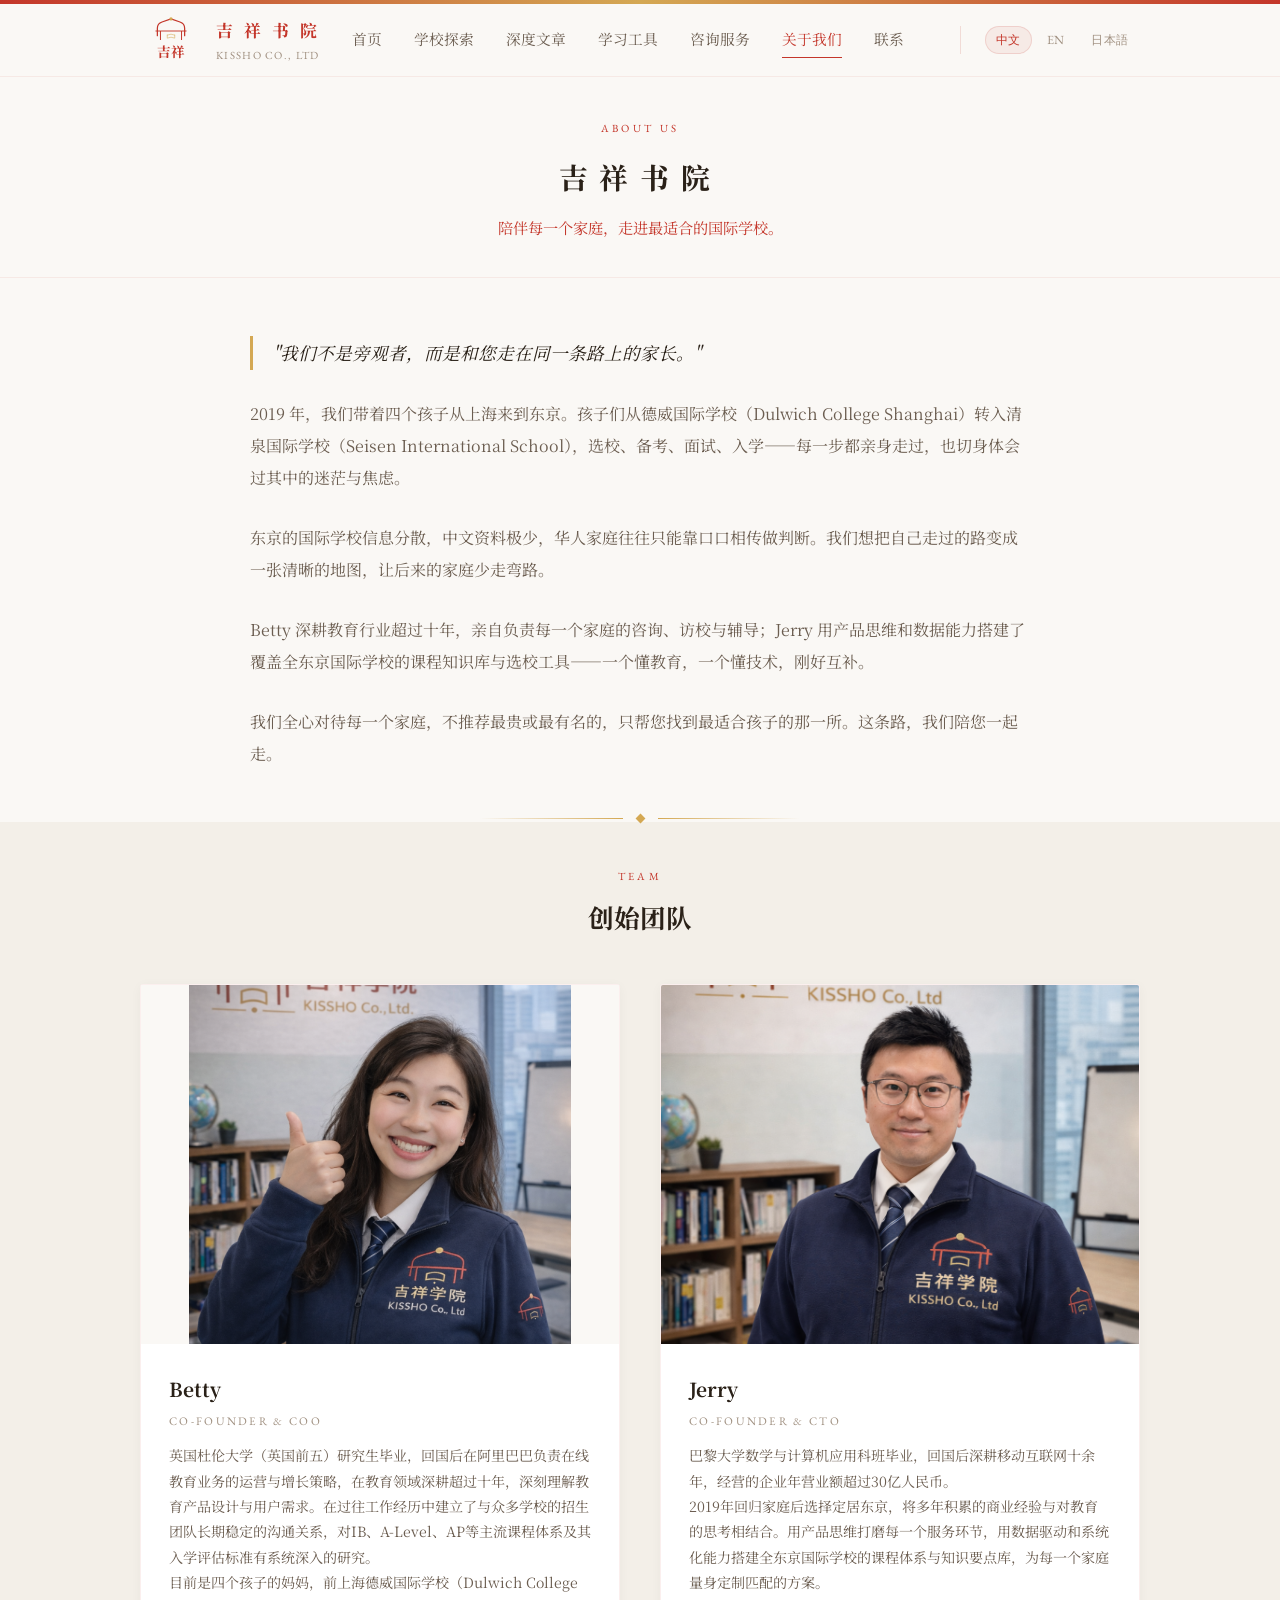
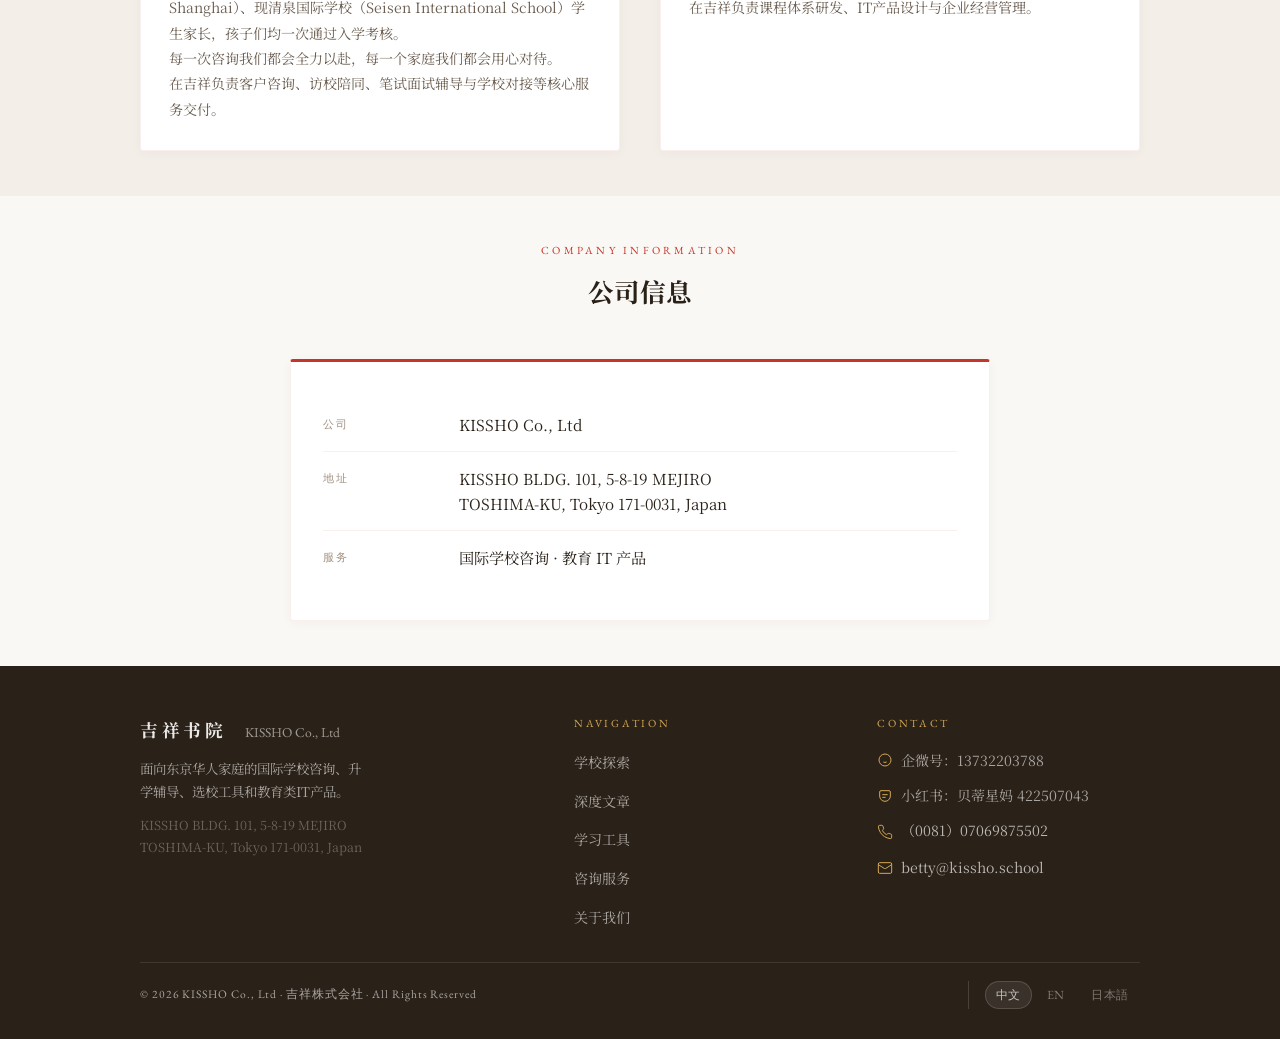
==== commit 0162f435: "Improve metadata, loading, and school browsing" ====
--- a/about.html
+++ b/about.html
@@ -1,4 +1,4 @@
-<!DOCTYPE html>
+﻿<!DOCTYPE html>
 <html lang="zh-CN">
 <head>
   <meta charset="UTF-8" />
@@ -96,7 +96,7 @@
 
           <div class="team-member reveal">
             <div class="team-photo">
-              <img src="图片/Jerry肖像-text-swapped-v2.png" alt="Jerry" style="width:100%;height:100%;min-height:240px;object-fit:cover;display:block;object-position:center calc(50% + 35px);" />
+              <img loading="lazy" decoding="async" src="图片/Jerry肖像-text-swapped-v2.png" alt="Jerry" style="width:100%;height:100%;min-height:240px;object-fit:cover;display:block;object-position:center calc(50% + 35px);" />
             </div>
             <div class="team-info">
               <h3 class="team-name">Jerry</h3>
@@ -137,31 +137,7 @@
 
   </main>
 
-  <footer class="site-footer">
-    <div class="container">
-      <div class="footer-grid">
-        <div class="footer-brand">
-          <div class="footer-logo-text"><span style="letter-spacing:0.2em;">吉祥书院</span> <span class="en" style="font-weight:400;font-size:0.85rem;opacity:0.6;margin-left:1.1em;">KISSHO Co., Ltd</span></div>
-          <p class="footer-brand-desc">面向东京华人家庭的国际学校咨询、升学辅导、选校工具和教育类IT产品。</p>
-        </div>
-        <div>
-          <div class="footer-heading en">Navigation</div>
-          <ul class="footer-links"><li><a href="schools.html" data-i18n="nav.schools">学校探索</a></li><li><a href="articles.html" data-i18n="nav.articles">深度文章</a></li><li><a href="tools.html" data-i18n="nav.tools">学习工具</a></li><li><a href="services.html" data-i18n="nav.services">咨询服务</a></li><li><a href="about.html" data-i18n="nav.about">关于我们</a></li></ul>
-        </div>
-        <div>
-          <div class="footer-heading en">Contact</div>
-          <ul class="footer-contact-list">
-            <li><svg viewBox="0 0 24 24" fill="none" stroke="currentColor" stroke-width="1.5"><path d="M21 12a9 9 0 1 1-9-9 9 9 0 0 1 9 9Z"/><path d="M9 10h.01M15 10h.01M9.5 15a5 5 0 0 0 5 0"/></svg><span>企微号：13732203788</span></li>
-            <li><svg viewBox="0 0 24 24" fill="none" stroke="currentColor" stroke-width="1.5"><rect x="2" y="4" width="20" height="16" rx="2"/><path d="m22 7-8.97 5.7a1.94 1.94 0 0 1-2.06 0L2 7"/></svg><span>betty@kissho.school</span></li>
-          </ul>
-        </div>
-      </div>
-      <div class="footer-bottom">
-        <span>&copy; 2026 KISSHO Co., Ltd &middot; 吉祥株式会社 &middot; All Rights Reserved</span>
-        <div class="lang-switch" style="border-left:1px solid rgba(255,255,255,0.15);margin-left:0;padding-left:16px;"><button class="lang-btn active" style="color:rgba(255,255,255,0.7);">中文</button><button class="lang-btn" style="color:rgba(255,255,255,0.4);">EN</button><button class="lang-btn" style="color:rgba(255,255,255,0.4);">日本語</button></div>
-      </div>
-    </div>
-  </footer>
+  <footer class="site-footer"></footer>
 
   <script src="script.js"></script>
 </body>
--- a/style.css
+++ b/style.css
@@ -1158,6 +1158,18 @@
   height: 16px;
   color: var(--gold);
   flex-shrink: 0;
+}
+
+.footer-contact-link {
+  color: rgba(255, 255, 255, 0.68);
+  text-decoration: none;
+  border-bottom: 1px solid transparent;
+  transition: color 0.2s, border-color 0.2s;
+}
+
+.footer-contact-link:hover {
+  color: rgba(255, 255, 255, 0.92);
+  border-color: rgba(255, 255, 255, 0.35);
 }
 
 .footer-bottom {
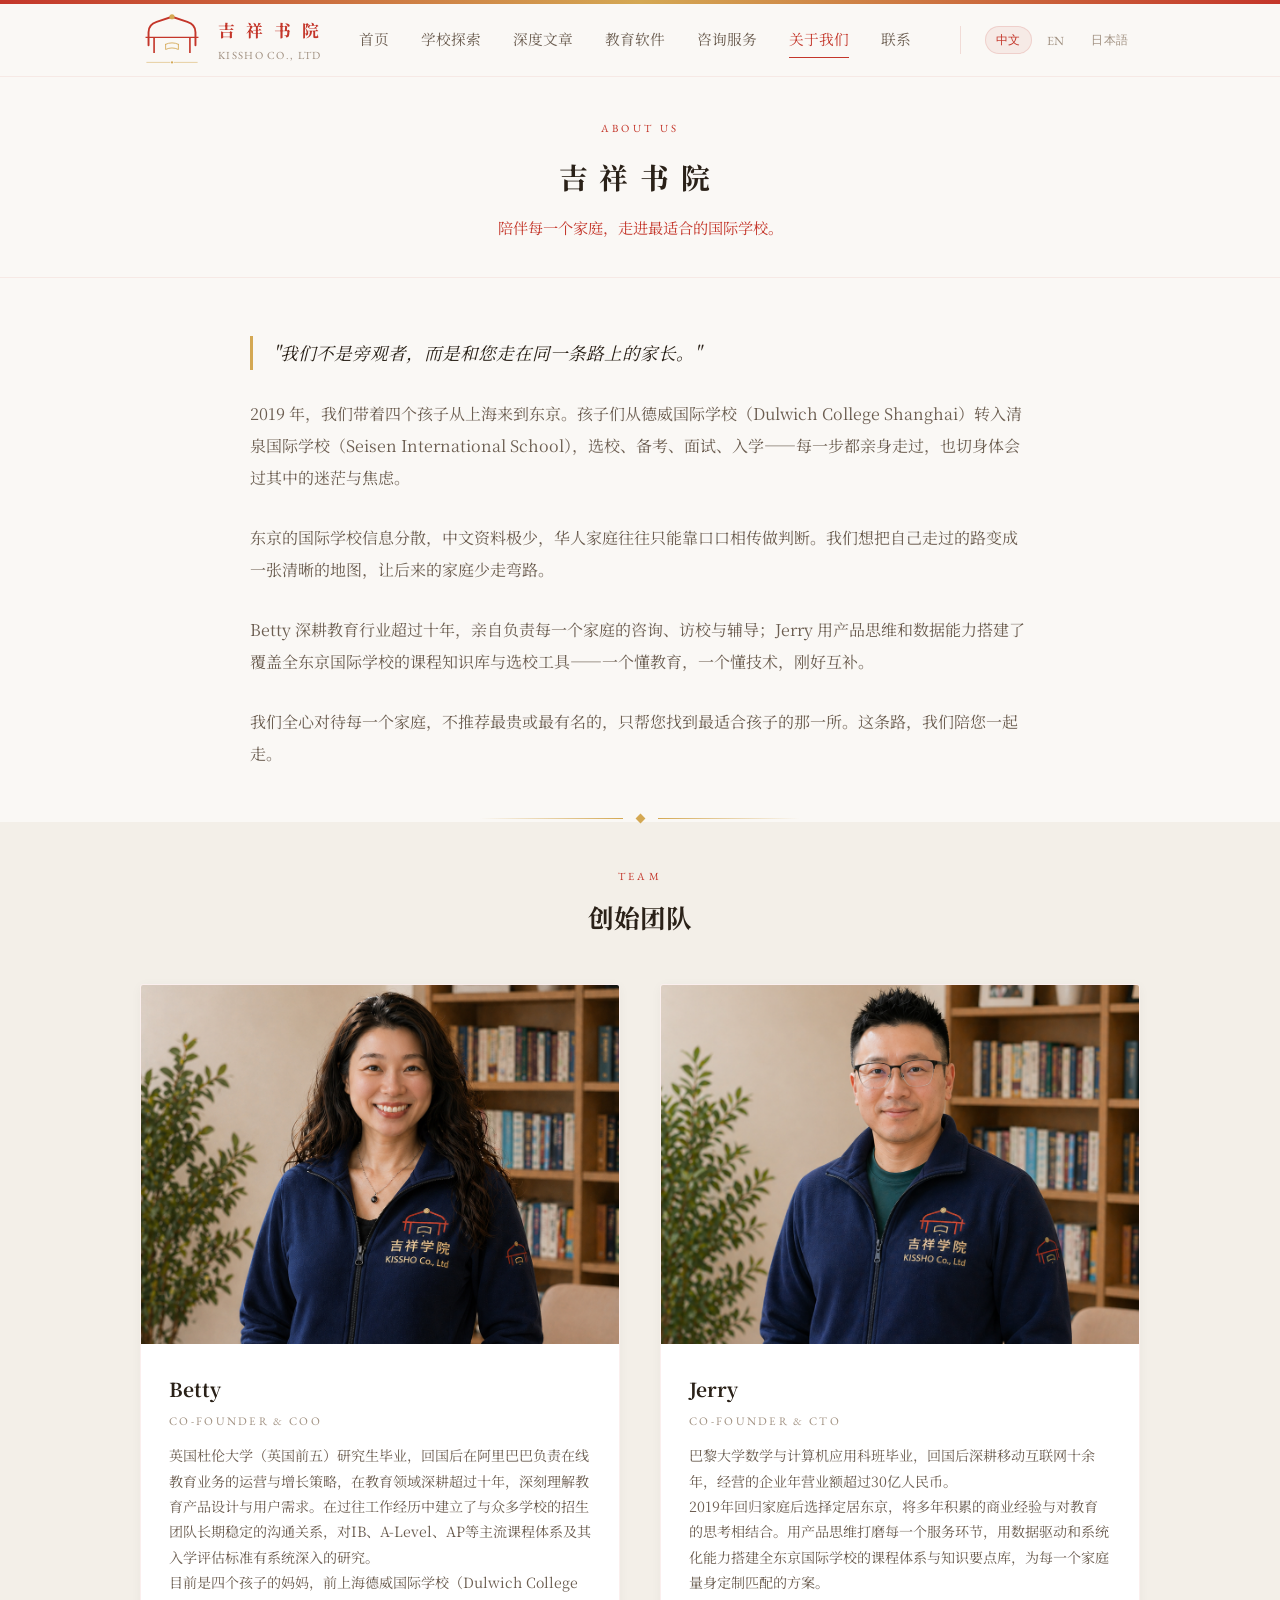
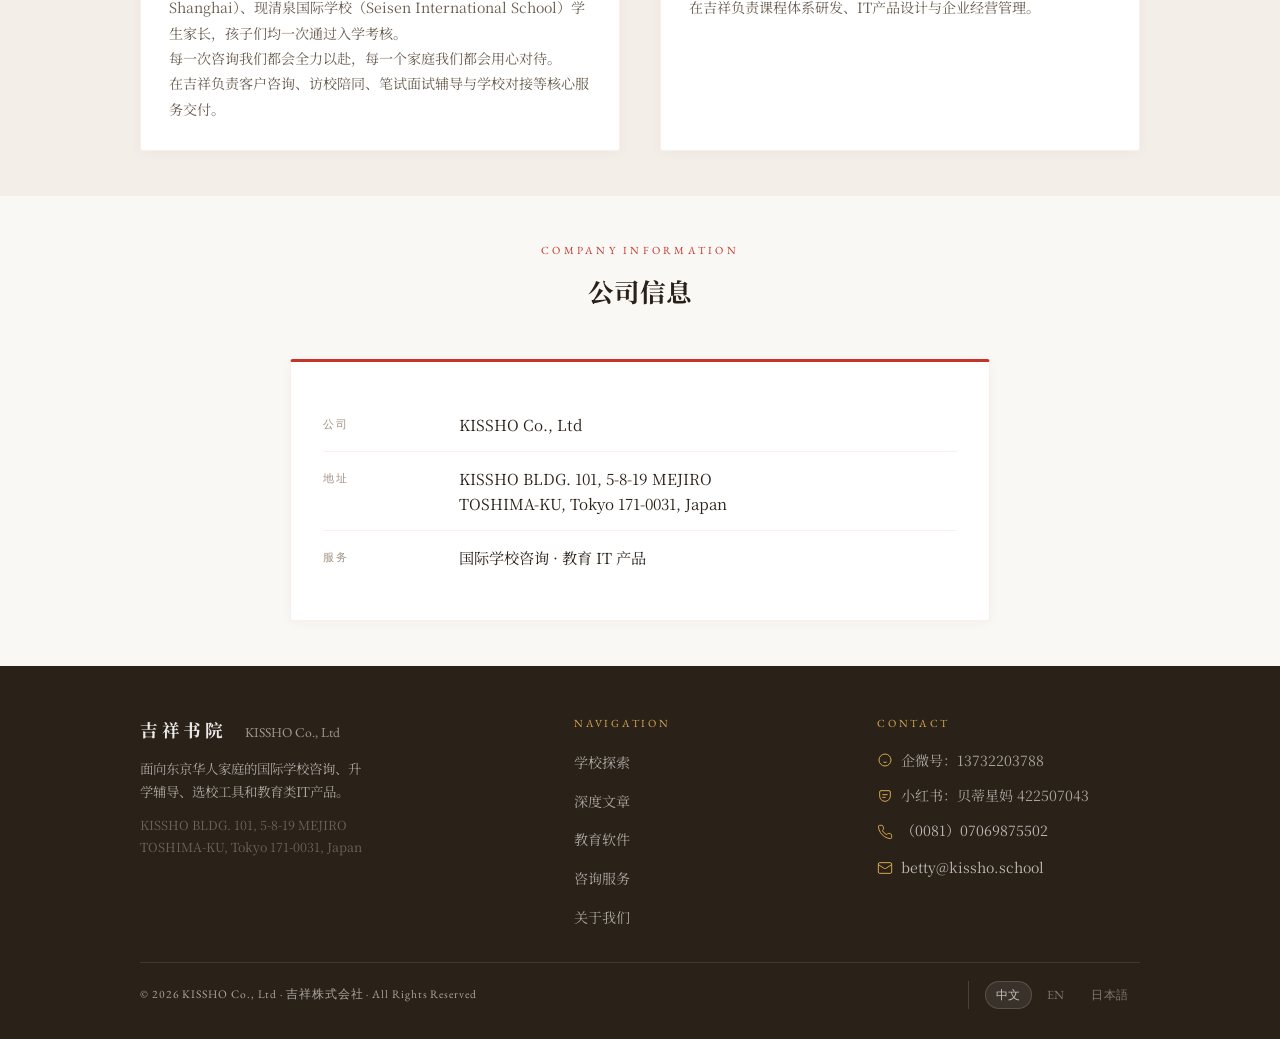
==== commit 63f19fb3: "Update shared header and homepage visuals" ====
--- a/about.html
+++ b/about.html
@@ -1,4 +1,4 @@
-﻿<!DOCTYPE html>
+<!DOCTYPE html>
 <html lang="zh-CN">
 <head>
   <meta charset="UTF-8" />
@@ -19,31 +19,13 @@
   <link rel="preconnect" href="https://fonts.googleapis.com">
   <link rel="preconnect" href="https://fonts.gstatic.com" crossorigin>
   <link href="https://fonts.googleapis.com/css2?family=Noto+Serif+SC:wght@400;600;700&family=Noto+Serif+JP:wght@400;600;700&family=EB+Garamond:ital,wght@0,400;0,500;0,600;1,400&display=swap" rel="stylesheet">
-  <link rel="stylesheet" href="style.css">
+  <link rel="stylesheet" href="style.css?v=shared-header-v2-20260425">
 </head>
 <body>
 
   <div class="top-stripe"></div>
 
-  <header class="site-header">
-    <div class="header-inner">
-      <a class="site-logo" href="index.html">
-        <svg xmlns="http://www.w3.org/2000/svg" viewBox="0 0 100 100" aria-label="KISSHO Logo"><g transform="translate(50, 38)"><path d="M -22 5 L -22 -7 Q -22 -14.5 -14.5 -17 L 0 -22 L 14.5 -17 Q 22 -14.5 22 -7 L 22 5" fill="none" stroke="#c4362a" stroke-width="2" stroke-linecap="round" stroke-linejoin="round"/><line x1="-25" y1="-2.5" x2="25" y2="-2.5" stroke="#c4362a" stroke-width="1.5"/><line x1="-17" y1="-2.5" x2="-17" y2="12" stroke="#c4362a" stroke-width="1.6"/><line x1="17" y1="-2.5" x2="17" y2="12" stroke="#c4362a" stroke-width="1.6"/><circle cx="0" cy="-22" r="2.5" fill="#d4a853"/><path d="M -6 4 Q 0 1 6 4 M -6 4 L -6 9 Q 0 6 6 9 L 6 4" fill="none" stroke="#d4a853" stroke-width="0.9" stroke-linecap="round"/></g><text x="50" y="78" font-family="'Noto Serif SC', serif" font-size="22" font-weight="700" fill="#c4362a" text-anchor="middle">吉祥</text></svg>
-        <span class="site-logo-text"><span class="site-logo-zh">吉祥书院</span><span class="site-logo-en en">KISSHO Co., Ltd</span></span>
-      </a>
-      <nav class="nav" id="mainNav">
-        <a class="nav-link" href="index.html" data-i18n="nav.home">首页</a>
-        <a class="nav-link" href="schools.html" data-i18n="nav.schools">学校探索</a>
-        <a class="nav-link" href="articles.html" data-i18n="nav.articles">深度文章</a>
-        <a class="nav-link" href="tools.html" data-i18n="nav.tools">学习工具</a>
-        <a class="nav-link" href="services.html" data-i18n="nav.services">咨询服务</a>
-        <a class="nav-link active" href="about.html" data-i18n="nav.about">关于我们</a>
-        <a class="nav-link" href="contact.html" data-i18n="nav.contact">联系</a>
-        <div class="lang-switch"><button class="lang-btn active">中文</button><button class="lang-btn">EN</button><button class="lang-btn">日本語</button></div>
-      </nav>
-      <button class="nav-toggle" id="navToggle" aria-label="打开菜单"><span></span><span></span><span></span></button>
-    </div>
-  </header>
+  <header class="site-header"></header>
 
   <main>
 
@@ -84,7 +66,7 @@
 
           <div class="team-member reveal">
             <div class="team-photo">
-              <div role="img" aria-label="Betty" style="width:100%;min-height:240px;height:100%;background-image:url('图片/Betty肖像2.png');background-size:80%;background-position:center calc(50% + 5px);background-repeat:no-repeat;background-color:var(--cream);"></div>
+              <img loading="lazy" decoding="async" src="图片/Betty2.png" alt="Betty" style="width:100%;height:100%;min-height:240px;object-fit:cover;display:block;object-position:center 30%;" />
             </div>
 
             <div class="team-info">
@@ -96,7 +78,7 @@
 
           <div class="team-member reveal">
             <div class="team-photo">
-              <img loading="lazy" decoding="async" src="图片/Jerry肖像-text-swapped-v2.png" alt="Jerry" style="width:100%;height:100%;min-height:240px;object-fit:cover;display:block;object-position:center calc(50% + 35px);" />
+              <img loading="lazy" decoding="async" src="图片/Jerry.png" alt="Jerry" style="width:100%;height:100%;min-height:240px;object-fit:cover;display:block;object-position:center 30%;" />
             </div>
             <div class="team-info">
               <h3 class="team-name">Jerry</h3>
@@ -139,6 +121,6 @@
 
   <footer class="site-footer"></footer>
 
-  <script src="script.js"></script>
+  <script src="script.js?v=shared-header-v2-20260425"></script>
 </body>
 </html>
--- a/style.css
+++ b/style.css
@@ -89,8 +89,9 @@
   padding: 0 40px;
   display: flex;
   align-items: center;
-  justify-content: space-between;
+  justify-content: flex-start;
   height: 72px;
+  position: relative;
 }
 
 .site-logo {
@@ -101,7 +102,13 @@
   color: var(--dark);
 }
 
-.site-logo svg { width: 62px; height: 62px; }
+.site-logo-mark {
+  width: 64px;
+  height: 58px;
+  object-fit: contain;
+  flex: 0 0 auto;
+  display: block;
+}
 
 .site-logo-text {
   display: flex;
@@ -129,6 +136,11 @@
   display: flex;
   align-items: center;
   gap: 32px;
+  flex-wrap: nowrap;
+  flex: 1 1 auto;
+  min-width: 0;
+  margin-left: 29px;
+  padding-right: 190px;
 }
 
 .nav-link {
@@ -148,15 +160,30 @@
 }
 
 html[lang="ja"] .nav { gap: 18px; }
-html[lang="ja"] .nav-link { font-size: 0.78rem; }
+html[lang="ja"] .nav-link { font-size: 13.5px; }
+html[lang="en"] .nav {
+  gap: 22px;
+}
+html[lang="en"] .nav-link { font-size: 0.92rem; }
+html[lang="en"] .nav > .nav-link:last-of-type { margin-right: 6px; }
 
 .lang-switch {
   display: flex;
   align-items: center;
+  flex-wrap: nowrap;
+  flex: 0 0 auto;
   gap: 4px;
-  margin-left: 24px;
+  margin-left: 0;
   padding-left: 24px;
   border-left: 1px solid var(--border);
+  white-space: nowrap;
+}
+
+.site-header .lang-switch {
+  position: absolute;
+  top: 50%;
+  right: 40px;
+  transform: translateY(-50%);
 }
 
 .lang-btn {
@@ -170,6 +197,8 @@
   color: var(--muted);
   cursor: pointer;
   transition: all 0.2s;
+  white-space: nowrap;
+  flex: 0 0 auto;
 }
 
 .lang-btn:hover { color: var(--mid); }
@@ -327,14 +356,29 @@
 /* ============================================
    Homepage: Hero
    ============================================ */
-.hero { padding: 35px 0 54px; }
-
-.ornament--hero {
-  margin-top: 6px;
+.hero {
+  padding: 35px 0 54px;
+  background: var(--cream);
 }
 
 .home-offer-section {
-  padding-top: 52px;
+  padding-top: 64px;
+  padding-bottom: 64px;
+  background: var(--white);
+  border-top: 1px solid var(--border-light);
+  border-bottom: 1px solid var(--border-light);
+}
+
+.home-featured-section {
+  padding-top: 64px;
+  padding-bottom: 64px;
+}
+
+.home-about-section {
+  padding-top: 68px;
+  padding-bottom: 68px;
+  background: #fffdfb;
+  border-top: 1px solid var(--border-light);
 }
 
 .hero-inner {
@@ -369,11 +413,12 @@
 }
 
 .hero-title {
-  font-size: 2rem;
+  font-size: 1.85rem;
   font-weight: 700;
-  line-height: 1.5;
+  line-height: 1.45;
   color: var(--dark);
-  letter-spacing: 0.02em;
+  letter-spacing: 0;
+  white-space: nowrap;
 }
 
 .hero-title em { font-style: normal; color: var(--red); }
@@ -510,7 +555,7 @@
    ============================================ */
 .about-preview {
   display: grid;
-  grid-template-columns: 1fr 1fr;
+  grid-template-columns: 0.9fr 1.1fr;
   gap: 56px;
   align-items: center;
 }
@@ -533,9 +578,15 @@
 .about-desc { font-size: 0.92rem; color: var(--mid); line-height: 1.85; }
 
 .about-photo {
+  display: flex;
+  align-items: center;
+  justify-content: center;
+  justify-self: center;
+  width: 100%;
+  background: var(--white);
   border-radius: var(--radius);
   overflow: hidden;
-  aspect-ratio: 4 / 3;
+  aspect-ratio: 2048 / 1365;
 }
 
 /* ============================================
@@ -812,12 +863,35 @@
   flex-direction: column;
 }
 
-.tools-section--chinese { order: 1; }
-.tools-ornament--first { order: 2; }
-.tools-section--japanese { order: 3; }
-.tools-ornament--second { order: 4; }
-.tools-section--map { order: 5; }
-.tools-section--note { order: 6; }
+.tools-main .page-hero {
+  background: var(--cream);
+}
+
+.tools-section {
+  padding-top: 64px;
+  padding-bottom: 64px;
+  border-top: 1px solid var(--border-light);
+}
+
+.tools-section--chinese {
+  order: 1;
+  background: var(--white);
+}
+
+.tools-section--japanese {
+  order: 2;
+  background: var(--warm);
+}
+
+.tools-section--map {
+  order: 3;
+  background: var(--white);
+}
+
+.tools-section--note {
+  order: 4;
+  background: var(--warm);
+}
 
 /* ============================================
    Services Page
@@ -1398,7 +1472,7 @@
   .modules-grid          { grid-template-columns: 1fr; }
   .articles-grid         { grid-template-columns: 1fr; max-width: 480px; margin-left: auto; margin-right: auto; }
   .about-preview         { grid-template-columns: 1fr; gap: 32px; }
-  .about-photo           { max-width: 400px; }
+  .about-photo           { max-width: 440px; margin-left: auto; margin-right: auto; }
   .footer-grid           { grid-template-columns: 1fr; gap: 28px; }
   .schools-grid          { grid-template-columns: 1fr; }
   .articles-list         { grid-template-columns: 1fr; }
@@ -1409,16 +1483,49 @@
   .contact-grid          { grid-template-columns: 1fr; }
   .article-list-item     { grid-template-columns: 1fr; }
   .article-list-image    { max-width: 320px; }
+
+  .header-inner          { padding: 0 24px; justify-content: space-between; }
+  .site-header .nav      { display: none; margin-left: 0; padding-right: 0; }
+  .site-header .lang-switch { display: none; position: static; transform: none; }
+  .site-header .nav-toggle { display: block; }
+
+  .site-header .nav.open {
+    display: flex;
+    flex-direction: column;
+    position: absolute;
+    top: 72px;
+    left: 0;
+    right: 0;
+    background: var(--cream);
+    border-bottom: 1px solid var(--border-light);
+    padding: 24px;
+    gap: 16px;
+    box-shadow: var(--shadow-md);
+  }
+
+  .site-header .nav.open .lang-switch {
+    display: flex;
+    border-left: none;
+    margin-left: 0;
+    padding-left: 0;
+    padding-top: 12px;
+    border-top: 1px solid var(--border-light);
+  }
+}
+
+@media (max-width: 380px) {
+  .hero-title { white-space: normal; }
 }
 
 @media (max-width: 700px) {
   .container       { padding: 0 24px; }
-  .header-inner    { padding: 0 24px; }
+  .header-inner    { padding: 0 24px; justify-content: space-between; }
   .ornament        { padding: 0 24px; }
   .site-footer     { padding: 38px 0 22px; }
 
-  .nav             { display: none; }
+  .nav             { display: none; margin-left: 0; padding-right: 0; }
   .lang-switch     { display: none; }
+  .site-header .lang-switch { position: static; transform: none; }
   .nav-toggle      { display: block; }
 
   .nav.open {
@@ -1445,7 +1552,7 @@
   }
 
   .hero              { padding: 48px 0 60px; }
-  .hero-title        { font-size: 1.6rem; }
+  .hero-title        { font-size: 1.35rem; }
   .section           { padding: 45px 0; }
   .section-title     { font-size: 1.35rem; }
   .page-hero         { padding: 30px 0 26px; }
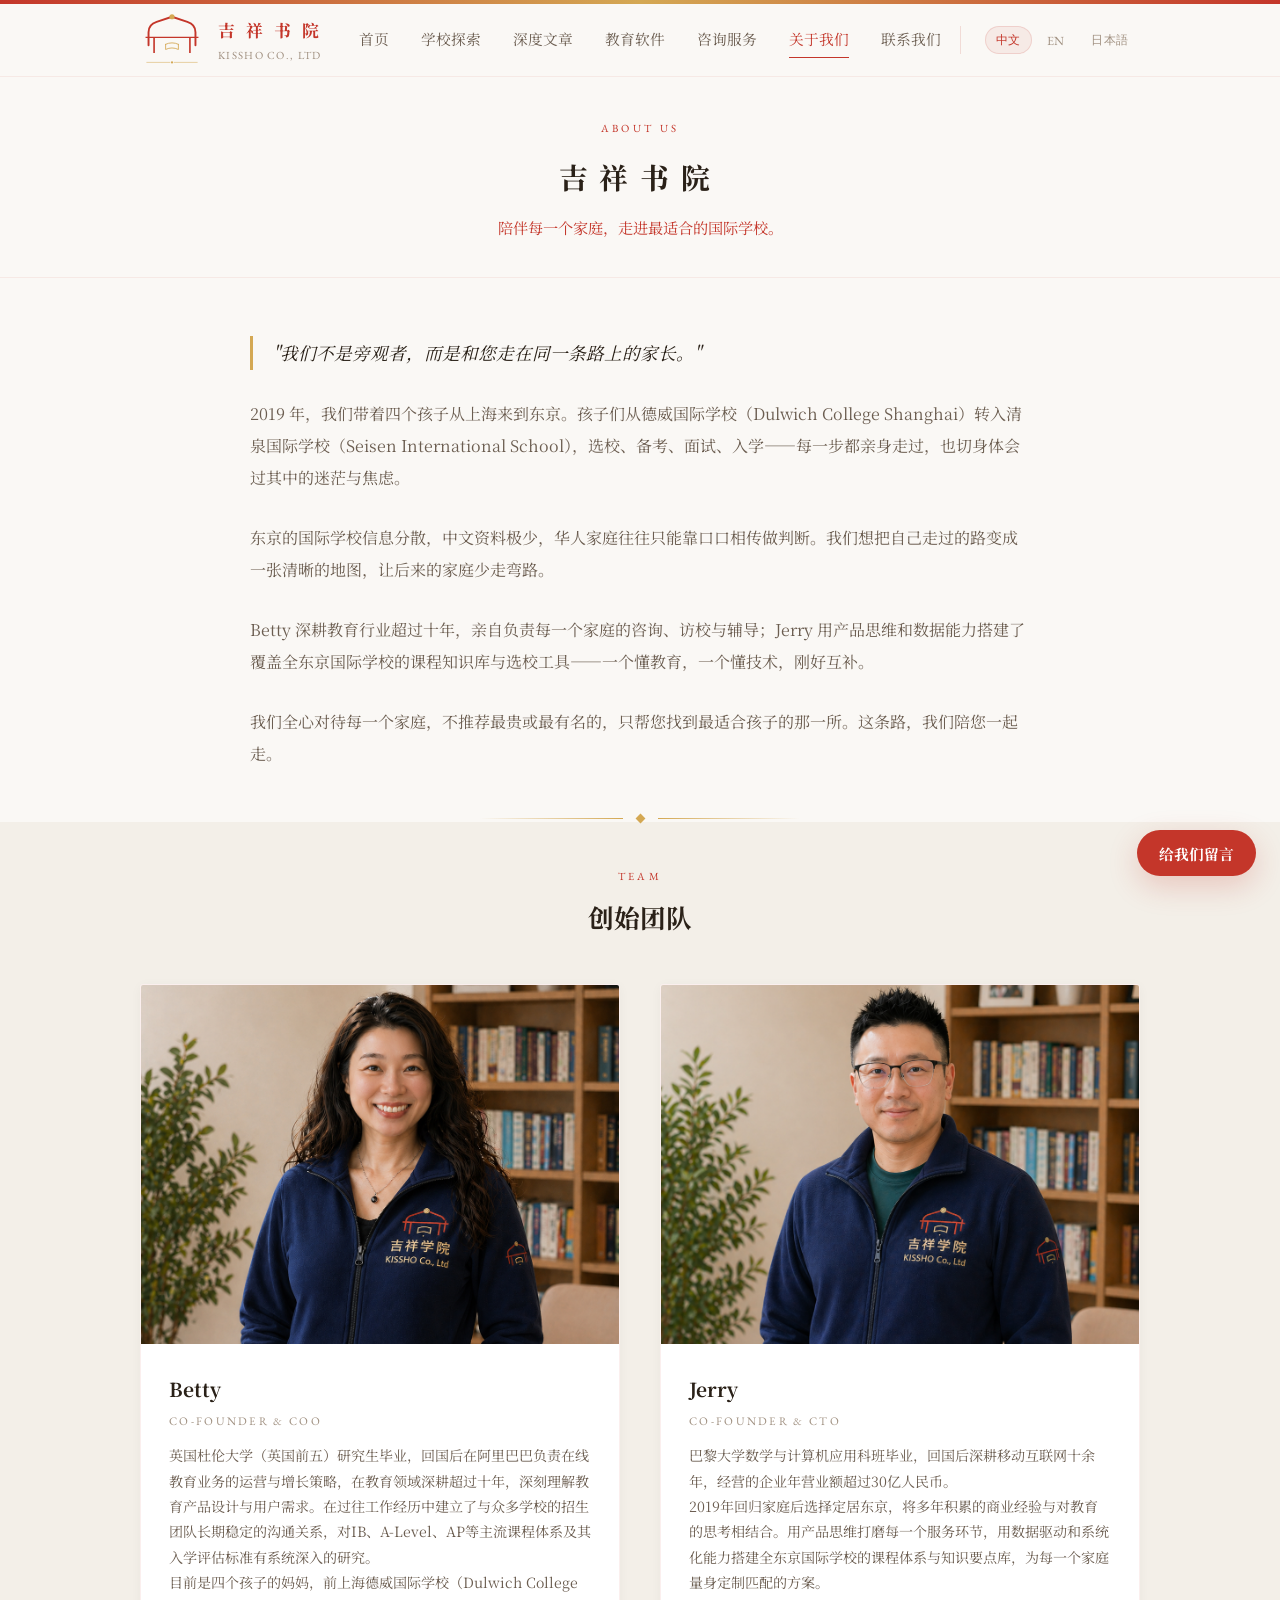
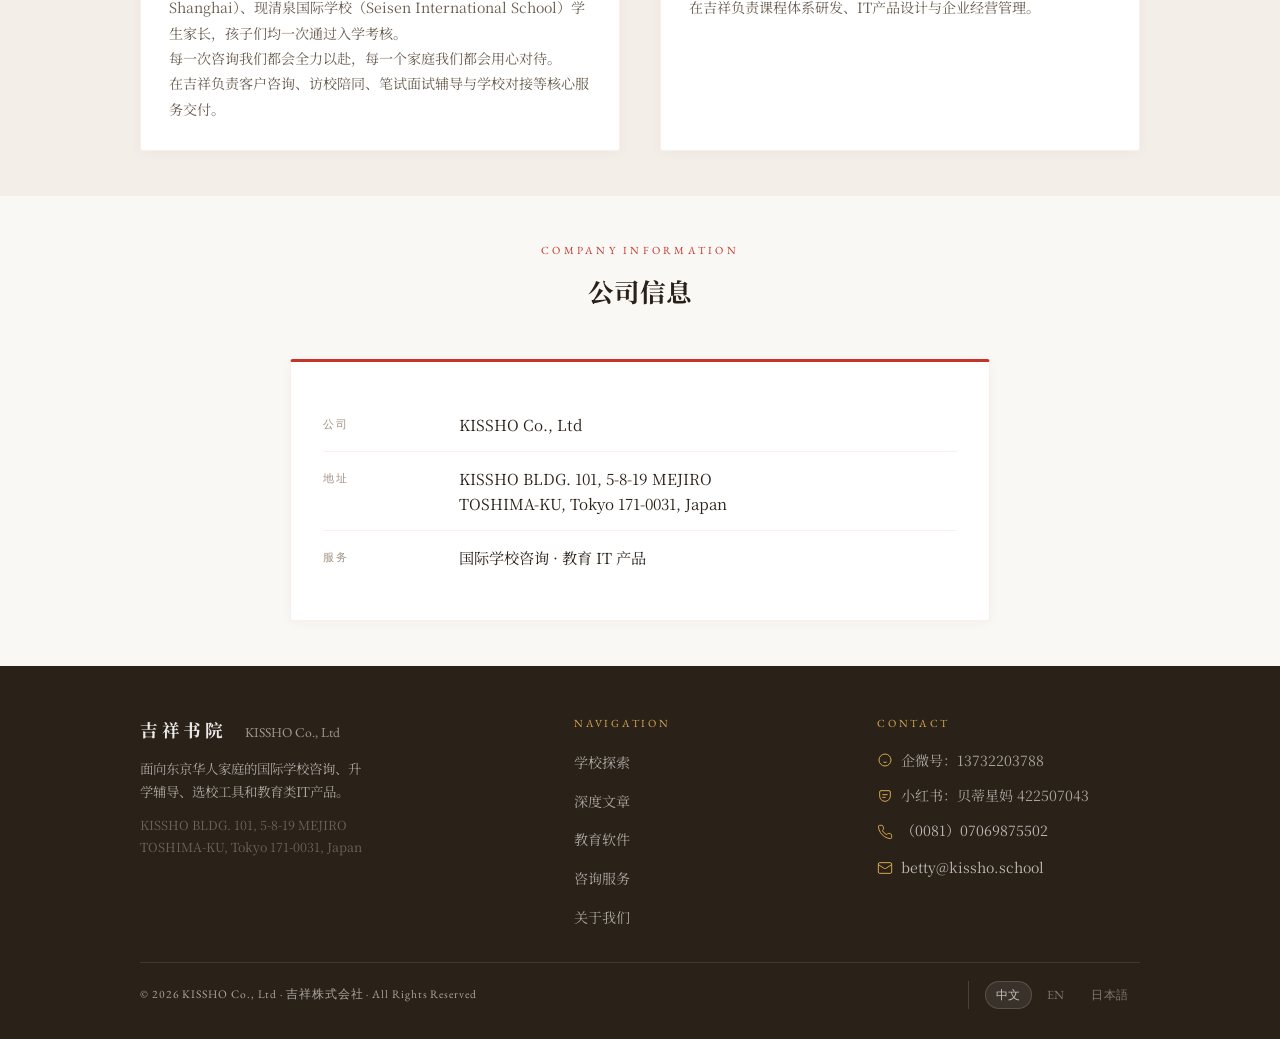
==== commit 5b0d5080: "Make message widget site-wide" ====
--- a/about.html
+++ b/about.html
@@ -19,7 +19,7 @@
   <link rel="preconnect" href="https://fonts.googleapis.com">
   <link rel="preconnect" href="https://fonts.gstatic.com" crossorigin>
   <link href="https://fonts.googleapis.com/css2?family=Noto+Serif+SC:wght@400;600;700&family=Noto+Serif+JP:wght@400;600;700&family=EB+Garamond:ital,wght@0,400;0,500;0,600;1,400&display=swap" rel="stylesheet">
-  <link rel="stylesheet" href="style.css?v=shared-header-v2-20260425">
+  <link rel="stylesheet" href="style.css?v=floating-message-20260523">
 </head>
 <body>
 
@@ -121,6 +121,6 @@
 
   <footer class="site-footer"></footer>
 
-  <script src="script.js?v=shared-header-v2-20260425"></script>
+  <script src="script.js?v=floating-message-20260523"></script>
 </body>
 </html>
--- a/style.css
+++ b/style.css
@@ -1160,6 +1160,185 @@
   font-size: 0.95rem;
   color: var(--dark);
   line-height: 1.65;
+}
+
+/* Floating message widget */
+.contact-message-widget {
+  position: fixed;
+  right: 24px;
+  bottom: 24px;
+  z-index: 1200;
+  display: flex;
+  flex-direction: column-reverse;
+  align-items: flex-end;
+  gap: 12px;
+  pointer-events: none;
+}
+
+.contact-message-toggle,
+.contact-message-panel {
+  pointer-events: auto;
+}
+
+.contact-message-toggle {
+  min-height: 46px;
+  border: none;
+  border-radius: 999px;
+  background: var(--red);
+  color: var(--white);
+  padding: 0 22px;
+  box-shadow: 0 10px 30px rgba(196, 54, 42, 0.22);
+  font-family: inherit;
+  font-size: 0.92rem;
+  font-weight: 700;
+  letter-spacing: 0;
+  cursor: pointer;
+  transition: transform 0.2s ease, background 0.2s ease, box-shadow 0.2s ease;
+}
+
+.contact-message-toggle:hover {
+  background: var(--red-lt);
+  transform: translateY(-1px);
+  box-shadow: 0 12px 34px rgba(196, 54, 42, 0.28);
+}
+
+.contact-message-toggle-text--mobile { display: none; }
+
+.contact-message-panel {
+  width: min(360px, calc(100vw - 48px));
+  background: var(--white);
+  border: 1px solid var(--border-light);
+  border-top: 3px solid var(--red);
+  border-radius: var(--radius);
+  box-shadow: 0 18px 48px rgba(42, 33, 24, 0.16);
+  padding: 22px;
+  opacity: 0;
+  transform: translateY(10px);
+  visibility: hidden;
+  transition: opacity 0.2s ease, transform 0.2s ease, visibility 0.2s ease;
+}
+
+.contact-message-widget.is-open .contact-message-panel {
+  opacity: 1;
+  transform: translateY(0);
+  visibility: visible;
+}
+
+.contact-message-panel-head {
+  display: flex;
+  align-items: center;
+  justify-content: space-between;
+  gap: 12px;
+  margin-bottom: 16px;
+}
+
+.contact-message-title {
+  font-size: 1.05rem;
+  line-height: 1.35;
+  color: var(--dark);
+}
+
+.contact-message-close {
+  width: 32px;
+  height: 32px;
+  border: 1px solid var(--border-light);
+  border-radius: 999px;
+  background: var(--cream);
+  color: var(--muted);
+  cursor: pointer;
+  position: relative;
+  flex: 0 0 auto;
+}
+
+.contact-message-close::before,
+.contact-message-close::after {
+  content: "";
+  position: absolute;
+  top: 15px;
+  left: 9px;
+  width: 12px;
+  height: 1px;
+  background: currentColor;
+}
+
+.contact-message-close::before { transform: rotate(45deg); }
+.contact-message-close::after  { transform: rotate(-45deg); }
+
+.contact-message-form {
+  display: flex;
+  flex-direction: column;
+  gap: 10px;
+}
+
+.contact-message-label {
+  font-size: 0.82rem;
+  font-weight: 700;
+  color: var(--mid);
+  line-height: 1.4;
+}
+
+.contact-message-input,
+.contact-message-textarea {
+  width: 100%;
+  border: 1px solid var(--border);
+  border-radius: var(--radius);
+  background: var(--cream);
+  color: var(--dark);
+  font-family: inherit;
+  font-size: 0.92rem;
+  line-height: 1.55;
+  padding: 10px 12px;
+  outline: none;
+  transition: border-color 0.2s ease, background 0.2s ease, box-shadow 0.2s ease;
+}
+
+.contact-message-textarea {
+  min-height: 120px;
+  resize: vertical;
+}
+
+.contact-message-input:focus,
+.contact-message-textarea:focus {
+  background: var(--white);
+  border-color: var(--red);
+  box-shadow: 0 0 0 3px rgba(196, 54, 42, 0.08);
+}
+
+.contact-message-submit {
+  min-height: 42px;
+  border: none;
+  border-radius: var(--radius);
+  background: var(--dark);
+  color: var(--white);
+  font-family: inherit;
+  font-size: 0.92rem;
+  font-weight: 700;
+  cursor: pointer;
+  transition: background 0.2s ease, opacity 0.2s ease;
+}
+
+.contact-message-submit:hover { background: var(--red); }
+.contact-message-submit:disabled { cursor: wait; opacity: 0.64; }
+
+.contact-message-status {
+  min-height: 20px;
+  color: var(--mid);
+  font-size: 0.78rem;
+  line-height: 1.55;
+}
+
+.contact-message-status.is-error { color: var(--red); }
+
+.contact-message-sr-only {
+  position: absolute;
+  width: 1px;
+  height: 1px;
+  padding: 0;
+  margin: -1px;
+  overflow: hidden;
+  clip: rect(0, 0, 0, 0);
+  white-space: nowrap;
+  border: 0;
 }
 
 /* ============================================
@@ -1588,6 +1767,30 @@
   .contact-channel--email  { grid-area: email; }
   .contact-qr        { width: 150px; height: 150px; }
   .company-info-card { margin-top: 40px; padding: 28px 24px; }
+
+  .contact-message-widget {
+    right: 16px;
+    bottom: 16px;
+    left: 16px;
+    align-items: flex-end;
+  }
+
+  .contact-message-toggle {
+    min-width: 76px;
+    min-height: 44px;
+    padding: 0 18px;
+    font-size: 0.9rem;
+  }
+
+  .contact-message-toggle-text--desktop { display: none; }
+  .contact-message-toggle-text--mobile  { display: inline; }
+
+  .contact-message-panel {
+    width: 100%;
+    padding: 20px;
+  }
+
+  .contact-message-textarea { min-height: 112px; }
 }
 
 /* ── Article pages: ornament divider spacing ────────────────────── */
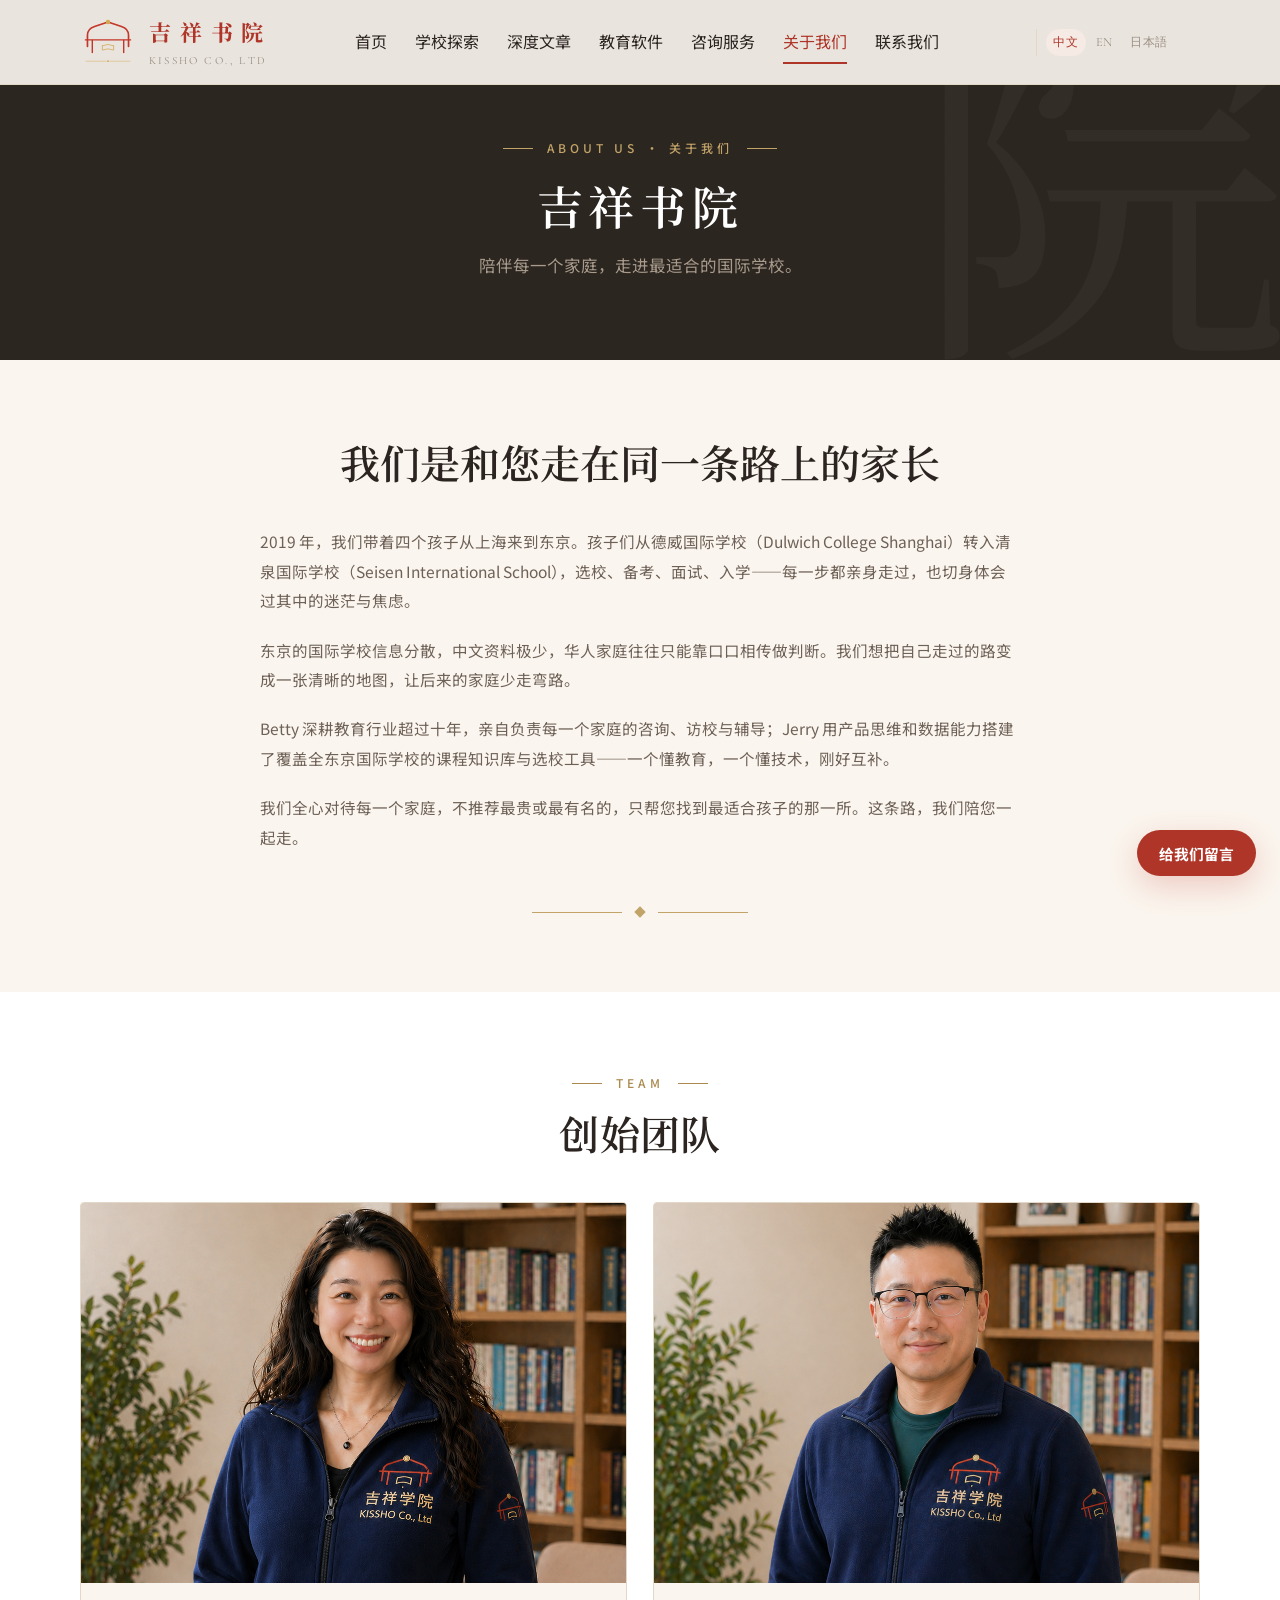
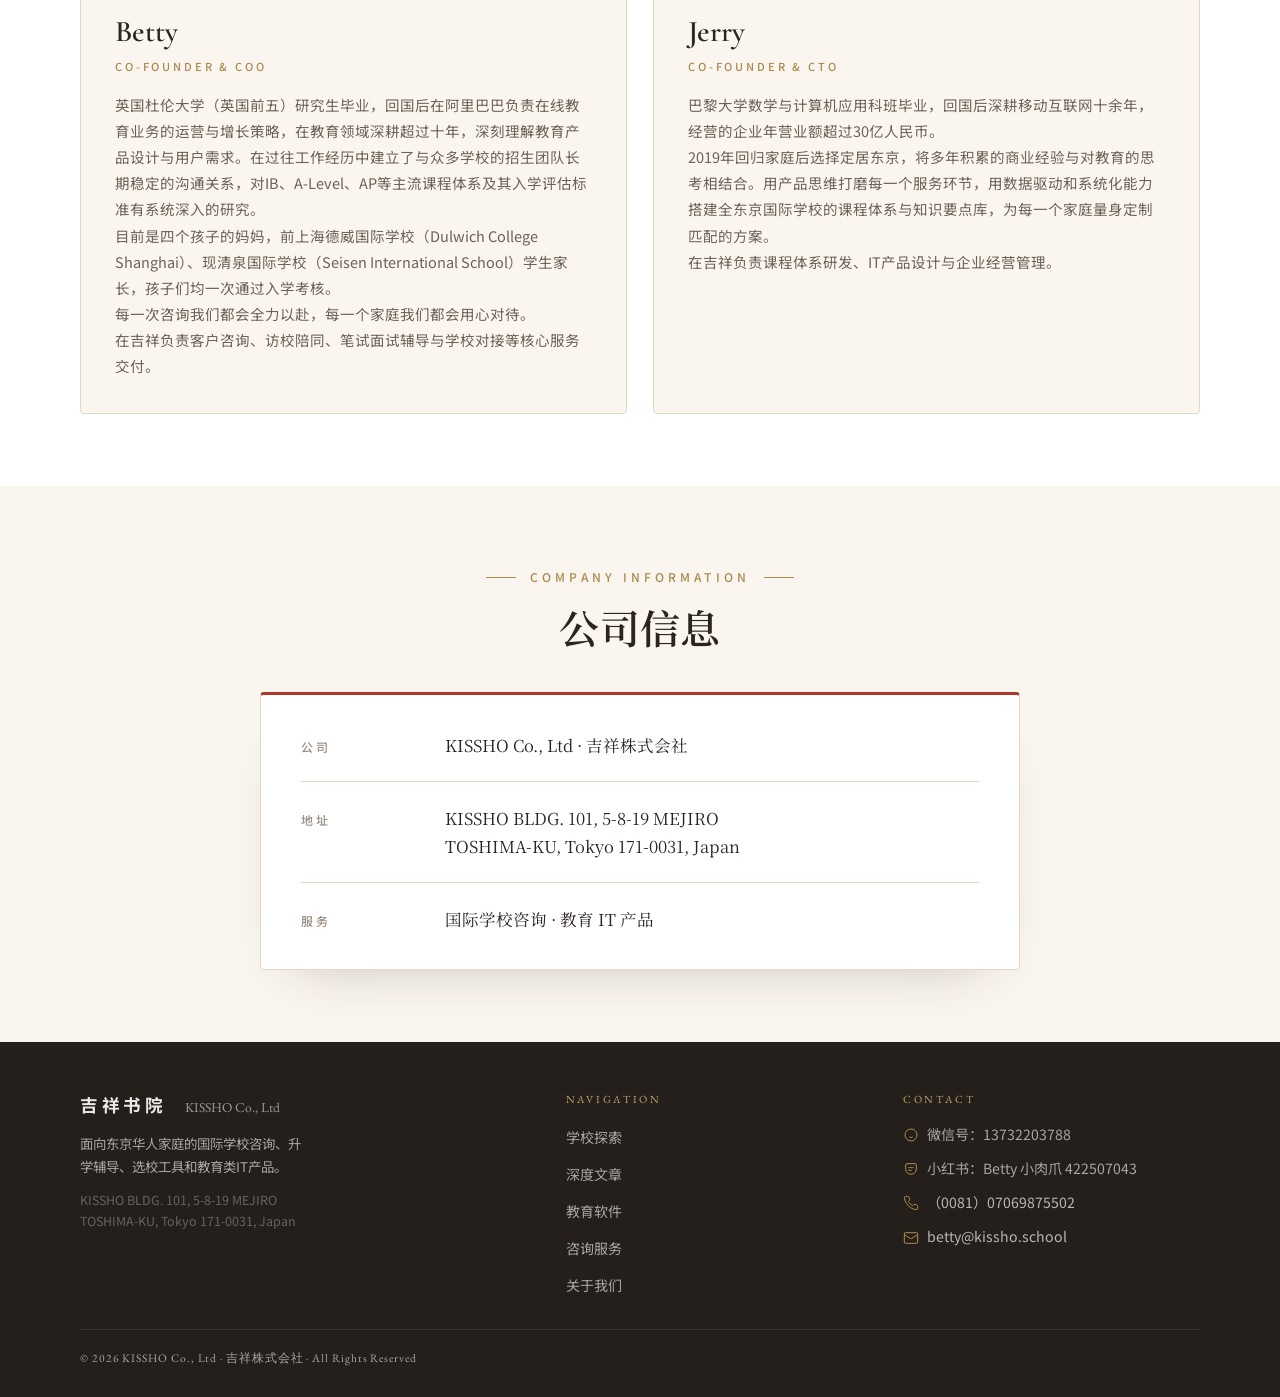
==== commit 45a7255b: "Update website copy and testimonials" ====
--- a/about.html
+++ b/about.html
@@ -18,10 +18,11 @@
   />
   <link rel="preconnect" href="https://fonts.googleapis.com">
   <link rel="preconnect" href="https://fonts.gstatic.com" crossorigin>
-  <link href="https://fonts.googleapis.com/css2?family=Noto+Serif+SC:wght@400;600;700&family=Noto+Serif+JP:wght@400;600;700&family=EB+Garamond:ital,wght@0,400;0,500;0,600;1,400&display=swap" rel="stylesheet">
+  <link href="https://fonts.googleapis.com/css2?family=Cormorant+Garamond:ital,wght@0,400;0,500;0,600;1,400&family=EB+Garamond:ital,wght@0,400;0,500;0,600;1,400&family=Noto+Sans+SC:wght@300;400;500;700&family=Noto+Serif+JP:wght@400;600;700&family=Noto+Serif+SC:wght@400;500;600;700&display=swap" rel="stylesheet">
   <link rel="stylesheet" href="style.css?v=floating-message-20260523">
+  <link rel="stylesheet" href="redesign.css?v=redesign-20260612">
 </head>
-<body>
+<body class="redesign">
 
   <div class="top-stripe"></div>
 
@@ -29,61 +30,57 @@
 
   <main>
 
-    <section class="page-hero">
+    <!-- Page hero (dark) -->
+    <section class="page-hero" data-watermark="院">
       <div class="container">
-        <div class="section-kicker en" data-i18n="about.kicker">About Us</div>
-        <h1 class="section-title" style="letter-spacing:0.4em;" data-i18n="about.title">吉祥书院</h1>
-        <p class="section-desc" style="color:var(--red);" data-i18n="about.tagline">陪伴每一个家庭，走进最适合的国际学校。</p>
+        <span class="eyebrow center" data-i18n-zh="About Us · 关于我们" data-i18n-en="About Us" data-i18n-ja="About Us · 私たちについて">About Us · 关于我们</span>
+        <h1 data-i18n="about.title">吉祥书院</h1>
+        <p class="lead" data-i18n="about.tagline">陪伴每一个家庭，走进最适合的国际学校。</p>
       </div>
     </section>
 
-    <!-- Our Story -->
-    <section class="section">
+    <!-- Story -->
+    <section class="story">
       <div class="container">
-        <div class="about-story reveal">
-          <blockquote class="about-quote" data-i18n="about.quote">
-            "我们不是旁观者，而是和您走在同一条路上的家长。"
-          </blockquote>
-          <p data-i18n="about.story1">2019 年，我们带着四个孩子从上海来到东京。孩子们从德威国际学校（Dulwich College Shanghai）转入清泉国际学校（Seisen International School），选校、备考、面试、入学——每一步都亲身走过，也切身体会过其中的迷茫与焦虑。</p>
-          <p data-i18n="about.story2">东京的国际学校信息分散，中文资料极少，华人家庭往往只能靠口口相传做判断。我们想把自己走过的路变成一张清晰的地图，让后来的家庭少走弯路。</p>
-          <p data-i18n="about.story3">Betty 深耕教育行业超过十年，亲自负责每一个家庭的咨询、访校与辅导；Jerry 用产品思维和数据能力搭建了覆盖全东京国际学校的课程知识库与选校工具——一个懂教育，一个懂技术，刚好互补。</p>
-          <p data-i18n="about.story4">我们全心对待每一个家庭，不推荐最贵或最有名的，只帮您找到最适合孩子的那一所。这条路，我们陪您一起走。</p>
+        <div class="inner">
+          <div class="quote">
+            <span data-i18n-zh="我们是和您走在同一条路上的家长" data-i18n-en="We are parents walking the same path as you" data-i18n-ja="私たちは同じ道を歩む親です" data-i18n-mode="html">我们是和您走在同一条路上的家长</span>
+          </div>
+          <div class="story-body">
+            <p data-i18n="about.story1">2019 年，我们带着四个孩子从上海来到东京。孩子们从德威国际学校（Dulwich College Shanghai）转入清泉国际学校（Seisen International School），选校、备考、面试、入学——每一步都亲身走过，也切身体会过其中的迷茫与焦虑。</p>
+            <p data-i18n="about.story2">东京的国际学校信息分散，中文资料极少，华人家庭往往只能靠口口相传做判断。我们想把自己走过的路变成一张清晰的地图，让后来的家庭少走弯路。</p>
+            <p data-i18n="about.story3">Betty 深耕教育行业超过十年，亲自负责每一个家庭的咨询、访校与辅导；Jerry 用产品思维和数据能力搭建了覆盖全东京国际学校的课程知识库与选校工具——一个懂教育，一个懂技术，刚好互补。</p>
+            <p data-i18n="about.story4">我们全心对待每一个家庭，不推荐最贵或最有名的，只帮您找到最适合孩子的那一所。这条路，我们陪您一起走。</p>
+          </div>
+          <div class="divider"><span></span></div>
         </div>
       </div>
     </section>
 
-    <div class="ornament"><div class="orn-line"></div><div class="orn-diamond"></div><div class="orn-line rev"></div></div>
-
-    <!-- Team -->
-    <section class="section section--warm" style="padding-top: 45px;">
+    <!-- Founding team -->
+    <section class="team">
       <div class="container">
-        <div class="section-header reveal">
-          <div class="section-kicker en" data-i18n="about.team.kicker">Team</div>
+        <div class="center-head">
+          <span class="eyebrow center" data-i18n="about.team.kicker">Team</span>
           <h2 class="section-title" data-i18n="about.team.title">创始团队</h2>
         </div>
-
         <div class="team-grid">
 
-          <div class="team-member reveal">
-            <div class="team-photo">
-              <img loading="lazy" decoding="async" src="图片/Betty2.png" alt="Betty" style="width:100%;height:100%;min-height:240px;object-fit:cover;display:block;object-position:center 30%;" />
-            </div>
-
-            <div class="team-info">
-              <h3 class="team-name">Betty</h3>
-              <div class="team-role en">Co-Founder & COO</div>
-              <p class="team-bio" data-i18n-html="about.betty.bio">英国杜伦大学（英国前五）研究生毕业，回国后在阿里巴巴负责在线教育业务的运营与增长策略，在教育领域深耕超过十年，深刻理解教育产品设计与用户需求。在过往工作经历中建立了与众多学校的招生团队长期稳定的沟通关系，对IB、A-Level、AP等主流课程体系及其入学评估标准有系统深入的研究。<br>目前是四个孩子的妈妈，前上海德威国际学校（Dulwich College Shanghai）、现清泉国际学校（Seisen International School）学生家长，孩子们均一次通过入学考核。<br>每一次咨询我们都会全力以赴，每一个家庭我们都会用心对待。<br>在吉祥负责客户咨询、访校陪同、笔试面试辅导与学校对接等核心服务交付。</p>
+          <div class="member">
+            <div class="ph"><img loading="lazy" decoding="async" src="图片/Betty2.png" alt="Betty" /></div>
+            <div class="body">
+              <h3>Betty</h3>
+              <div class="role">Co-Founder &amp; COO</div>
+              <p data-i18n-html="about.betty.bio">英国杜伦大学（英国前五）研究生毕业，回国后在阿里巴巴负责在线教育业务的运营与增长策略，在教育领域深耕超过十年。</p>
             </div>
           </div>
 
-          <div class="team-member reveal">
-            <div class="team-photo">
-              <img loading="lazy" decoding="async" src="图片/Jerry.png" alt="Jerry" style="width:100%;height:100%;min-height:240px;object-fit:cover;display:block;object-position:center 30%;" />
-            </div>
-            <div class="team-info">
-              <h3 class="team-name">Jerry</h3>
-              <div class="team-role en">Co-Founder & CTO</div>
-              <p class="team-bio" data-i18n-html="about.jerry.bio">巴黎大学数学与计算机应用科班毕业，回国后深耕移动互联网十余年，经营的企业年营业额超过30亿人民币。<br>2019年回归家庭后选择定居东京，将多年积累的商业经验与对教育的思考相结合。用产品思维打磨每一个服务环节，用数据驱动和系统化能力搭建全东京国际学校的课程体系与知识要点库，为每一个家庭量身定制匹配的方案。<br>在吉祥负责课程体系研发、IT产品设计与企业经营管理。</p>
+          <div class="member">
+            <div class="ph"><img loading="lazy" decoding="async" src="图片/Jerry.png" alt="Jerry" /></div>
+            <div class="body">
+              <h3>Jerry</h3>
+              <div class="role">Co-Founder &amp; CTO</div>
+              <p data-i18n-html="about.jerry.bio">巴黎大学数学与计算机应用科班毕业，回国后深耕移动互联网十余年，经营的企业年营业额超过30亿人民币。</p>
             </div>
           </div>
 
@@ -91,28 +88,26 @@
       </div>
     </section>
 
-    <!-- Company Info -->
-    <section class="section">
-      <div class="container container--narrow">
-        <div class="section-header reveal">
-          <div class="section-kicker en" data-i18n="about.company.kicker">Company Information</div>
+    <!-- Company info -->
+    <section class="company">
+      <div class="container">
+        <div class="center-head">
+          <span class="eyebrow center" data-i18n="about.company.kicker">Company Information</span>
           <h2 class="section-title" data-i18n="about.company.title">公司信息</h2>
         </div>
-
-        <div class="company-info-card reveal">
+        <div class="info-card">
           <div class="info-row">
-            <span class="info-label en" data-i18n-zh="公司" data-i18n-en="Company" data-i18n-ja="会社名">Company</span>
-            <span class="info-value">KISSHO Co., Ltd</span>
+            <span class="k" data-i18n-zh="公司" data-i18n-en="Company" data-i18n-ja="会社名">公司</span>
+            <span class="v">KISSHO Co., Ltd · 吉祥株式会社</span>
           </div>
           <div class="info-row">
-            <span class="info-label en" data-i18n-zh="地址" data-i18n-en="Address" data-i18n-ja="所在地">Address</span>
-            <span class="info-value">KISSHO BLDG. 101, 5-8-19 MEJIRO<br>TOSHIMA-KU, Tokyo 171-0031, Japan</span>
+            <span class="k" data-i18n-zh="地址" data-i18n-en="Address" data-i18n-ja="所在地">地址</span>
+            <span class="v">KISSHO BLDG. 101, 5-8-19 MEJIRO<br>TOSHIMA-KU, Tokyo 171-0031, Japan</span>
           </div>
           <div class="info-row">
-            <span class="info-label en" data-i18n-zh="服务" data-i18n-en="Services" data-i18n-ja="事業内容">Services</span>
-            <span class="info-value" data-i18n-zh="国际学校咨询 &middot; 教育 IT 产品" data-i18n-en="International School Consulting &middot; Educational IT Products" data-i18n-ja="インターナショナルスクール相談 &middot; 教育 IT プロダクト" data-i18n-mode="html">International School Consulting &middot; Educational IT Products</span>
+            <span class="k" data-i18n-zh="服务" data-i18n-en="Services" data-i18n-ja="事業内容">服务</span>
+            <span class="v" data-i18n-zh="国际学校咨询 · 教育 IT 产品" data-i18n-en="International School Consulting · Educational IT Products" data-i18n-ja="インターナショナルスクール相談 · 教育 IT プロダクト">国际学校咨询 · 教育 IT 产品</span>
           </div>
-
         </div>
       </div>
     </section>
--- a/redesign.css
+++ b/redesign.css
@@ -0,0 +1,724 @@
+/* ============================================
+   Kissho.school — Redesign layer (紧凑版 prototype)
+   Scoped under body.redesign so it never affects
+   pages that still use the original style.css.
+   Loaded AFTER style.css on the migrated pages.
+   ============================================ */
+
+body.redesign {
+  /* ── Design tokens (refined brick-red / gold / deep-brown) ── */
+  --red:        #AE3528;
+  --red-deep:   #7E261C;
+  --red-lt:     #7E261C;
+  --red-tint:   #F6EAE5;
+  --gold:       #AC8A4F;
+  --gold-soft:  #C2A368;
+  --cream:      #FAF5EE;
+  --cream-deep: #F2EADB;
+  --cream-band: #EEE5D5;
+  --white:      #FFFFFF;
+  --ink:        #2B2420;
+  --dark:       #2B2420;
+  --ink-soft:   #6E6157;
+  --mid:        #6E6157;
+  --ink-mute:   #9A8E83;
+  --muted:      #9A8E83;
+  --line:       #E3D8C8;
+  --border:     #E3D8C8;
+  --border-light: #ECE3D5;
+  --footer:     #2C2620;
+  --footer-soft:#A89B8C;
+  --max-w:      1200px;
+
+  --serif:   "Noto Serif SC", serif;
+  --sans:    "Noto Sans SC", "Noto Serif SC", sans-serif;
+  --display: "Cormorant Garamond", "EB Garamond", Georgia, serif;
+
+  background: var(--cream);
+  color: var(--ink);
+  font-family: var(--sans);
+  line-height: 1.7;
+  font-weight: 400;
+  -webkit-font-smoothing: antialiased;
+}
+
+body.redesign .container { max-width: var(--max-w); padding: 0 40px; }
+
+body.redesign h1,
+body.redesign h2,
+body.redesign h3 {
+  font-family: var(--serif);
+  font-weight: 600;
+  line-height: 1.28;
+  letter-spacing: .01em;
+  color: var(--ink);
+}
+
+body.redesign .eyebrow {
+  font-size: 12px; letter-spacing: .34em; text-transform: uppercase;
+  color: var(--gold); font-weight: 500;
+  display: inline-flex; align-items: center; gap: 14px;
+}
+body.redesign .eyebrow::before { content: ""; width: 30px; height: 1px; background: var(--gold); display: inline-block; }
+body.redesign .eyebrow.center { justify-content: center; }
+body.redesign .eyebrow.center::after { content: ""; width: 30px; height: 1px; background: var(--gold); display: inline-block; }
+
+body.redesign .section-title { font-size: 40px; margin-top: 13px; font-weight: 600; line-height: 1.28; color: var(--ink); }
+body.redesign .section-sub { color: var(--ink-soft); font-size: 17px; margin-top: 12px; max-width: 560px; text-wrap: pretty; }
+body.redesign .center-head { text-align: center; }
+body.redesign .center-head .section-sub { margin-left: auto; margin-right: auto; }
+
+/* ── Buttons ── */
+body.redesign .btn {
+  display: inline-flex; align-items: center; justify-content: center; gap: 10px;
+  font-family: var(--sans); font-size: 15px; font-weight: 500;
+  padding: 15px 30px; min-height: 0; border-radius: 2px; cursor: pointer;
+  border: 1px solid transparent; transition: .25s ease; letter-spacing: .02em;
+  text-decoration: none;
+}
+body.redesign .btn-primary { background: var(--red); color: #fff; border-color: transparent; }
+body.redesign .btn-primary:hover { background: var(--red-deep); transform: translateY(-2px); box-shadow: 0 12px 28px -12px rgba(126,38,28,.6); }
+body.redesign .btn-ghost { background: transparent; color: var(--red); border-color: var(--red); }
+body.redesign .btn-ghost:hover { background: var(--red); color: #fff; }
+body.redesign .btn-ghost-light { background: transparent; color: #fff; border-color: rgba(255,255,255,.55); }
+body.redesign .btn-ghost-light:hover { background: #fff; color: var(--ink); border-color: #fff; }
+body.redesign .arrow { transition: transform .25s ease; }
+body.redesign .btn:hover .arrow { transform: translateX(4px); }
+
+/* ============================================
+   Header (shared injected markup, restyled)
+   ============================================ */
+body.redesign .top-stripe { display: none; }
+
+body.redesign .site-header {
+  position: fixed; top: 0; left: 0; right: 0; z-index: 100;
+  background: rgba(250,245,238,.92);
+  backdrop-filter: blur(12px);
+  box-shadow: 0 1px 0 var(--line);
+  border-bottom: none;
+  transition: background .3s ease, box-shadow .3s ease;
+}
+body.redesign .header-inner { max-width: var(--max-w); padding: 0 40px; height: 84px; justify-content: space-between; }
+body.redesign .site-logo { gap: 13px; }
+body.redesign .site-logo-mark { width: 56px; height: 56px; }
+body.redesign .site-logo-zh { font-family: var(--serif); font-weight: 700; font-size: 22px; letter-spacing: 0.4em; color: var(--red); }
+body.redesign .site-logo-en { font-family: var(--display); font-size: 11px; letter-spacing: .2em; color: var(--ink-mute); }
+
+body.redesign .site-header .nav { flex: 0 0 auto; margin-left: auto; margin-right: 25px; padding-right: 0; gap: 28px; }
+body.redesign .nav-link { font-size: 16px; color: var(--ink); border-bottom: none; padding: 6px 0; position: relative; }
+body.redesign .nav-link:hover { color: var(--red); border-bottom-color: transparent; }
+body.redesign .nav-link.active { color: var(--red); border-bottom-color: transparent; }
+body.redesign .nav-link.active::after { content: ""; position: absolute; left: 0; right: 0; bottom: -2px; height: 2px; background: var(--red); }
+
+html[lang="ja"] body.redesign .site-header .nav { gap: 18px; }
+html[lang="en"] body.redesign .site-header .nav { gap: 20px; }
+html[lang="ja"] body.redesign .nav-link,
+html[lang="en"] body.redesign .nav-link { font-size: 15px; }
+body.redesign .site-header .lang-switch { position: static; transform: none; gap: 0.2em; margin-left: calc(76px - 0.4em); padding-left: 9px; border-left: 1px solid var(--line); }
+body.redesign .lang-btn { font-family: var(--display); color: var(--ink-mute); }
+body.redesign .site-header .lang-btn { padding: 4px 6px; }
+body.redesign .lang-btn.active { color: var(--red); background: var(--red-tint); border-color: transparent; }
+
+/* Overlay state: transparent over a dark hero until scrolled */
+body.redesign.nav-overlay .site-header:not(.scrolled) {
+  background: transparent; box-shadow: none; backdrop-filter: none;
+}
+body.redesign.nav-overlay .site-header:not(.scrolled) .site-logo-zh { color: #fff; }
+body.redesign.nav-overlay .site-header:not(.scrolled) .site-logo-en { color: rgba(255,255,255,.66); }
+body.redesign.nav-overlay .site-header:not(.scrolled) .nav-link { color: rgba(255,255,255,.92); }
+body.redesign.nav-overlay .site-header:not(.scrolled) .nav-link:hover { color: #fff; }
+body.redesign.nav-overlay .site-header:not(.scrolled) .nav-link.active { color: #fff; }
+body.redesign.nav-overlay .site-header:not(.scrolled) .nav-link.active::after { background: var(--gold-soft); }
+body.redesign.nav-overlay .site-header:not(.scrolled) .lang-switch { border-left-color: rgba(255,255,255,.25); }
+body.redesign.nav-overlay .site-header:not(.scrolled) .lang-btn { color: rgba(255,255,255,.7); }
+body.redesign.nav-overlay .site-header:not(.scrolled) .lang-btn.active { color: #fff; background: rgba(255,255,255,.16); }
+body.redesign.nav-overlay .site-header:not(.scrolled) .nav-toggle span { background: #fff; }
+
+/* ============================================
+   Homepage — Hero (full-bleed)
+   ============================================ */
+body.redesign .hero {
+  position: relative; height: 820px; overflow: hidden; padding: 0;
+  background: var(--footer);
+  display: flex; flex-direction: column; justify-content: flex-end;
+}
+body.redesign .hero-bg { position: absolute; inset: 0; }
+body.redesign .hero-bg img { width: 100%; height: 100%; object-fit: cover; object-position: center 30%; border-radius: 0; }
+body.redesign .hero-veil {
+  position: absolute; inset: 0;
+  background:
+    linear-gradient(180deg, rgba(28,22,18,.42) 0%, rgba(28,22,18,.12) 34%, rgba(28,22,18,.62) 78%, rgba(28,22,18,.78) 100%),
+    linear-gradient(74deg, rgba(28,22,18,.66) 0%, rgba(28,22,18,.28) 46%, rgba(28,22,18,0) 72%);
+}
+body.redesign .hero-inner {
+  position: relative; z-index: 2; display: block; grid-template-columns: none;
+  gap: 0; padding-bottom: 64px; width: 100%; align-items: stretch;
+}
+body.redesign .hero .eyebrow { color: var(--gold-soft); }
+body.redesign .hero .eyebrow::before { background: var(--gold-soft); }
+body.redesign .hero h1 { font-size: 62px; line-height: 1.22; margin-top: 22px; font-weight: 700; color: #fff; max-width: 760px; text-wrap: pretty; white-space: normal; }
+body.redesign .hero h1 em { font-style: normal; color: #fff; position: relative; white-space: nowrap; }
+body.redesign .hero h1 em::after { content: ""; position: absolute; left: 2px; right: 2px; bottom: -9.25px; height: 8px; background: rgba(174,53,40,.85); z-index: -1; }
+body.redesign .hero p.lead { font-size: 18px; color: rgba(255,255,255,.84); margin-top: 20px; max-width: 560px; text-wrap: pretty; }
+body.redesign .hero .cta-row { display: flex; gap: 16px; margin-top: 32px; flex-wrap: wrap; }
+body.redesign .hero-vertical {
+  position: absolute; right: 46px; top: 150px; z-index: 2;
+  writing-mode: vertical-rl; font-family: var(--serif); font-size: 15px;
+  letter-spacing: .5em; color: rgba(255,255,255,.55);
+  display: flex; align-items: center; gap: 18px;
+}
+body.redesign .hero-vertical::before { content: ""; width: 1px; height: 74px; background: var(--gold-soft); display: block; margin-bottom: 18px; }
+
+body.redesign .hero-stats {
+  position: relative; z-index: 3;
+  border-top: 1px solid rgba(255,255,255,.22);
+  background: rgba(28,22,18,.38); backdrop-filter: blur(10px);
+}
+body.redesign .hero-stats .container { display: grid; grid-template-columns: repeat(4,1fr); }
+body.redesign .hstat { padding: 24px 26px; border-left: 1px solid rgba(255,255,255,.16); display: flex; align-items: baseline; gap: 12px; }
+body.redesign .hstat:first-child { border-left: none; padding-left: 0; }
+body.redesign .hstat .num { font-family: var(--display); font-size: 42px; font-weight: 600; color: #fff; line-height: 1; }
+body.redesign .hstat .num small { font-size: 24px; color: var(--gold-soft); }
+body.redesign .hstat .cap { font-size: 13.5px; color: rgba(255,255,255,.72); line-height: 1.45; }
+
+/* ============================================
+   Finder
+   ============================================ */
+body.redesign .finder { padding: 48px 0 0; }
+body.redesign .finder-card {
+  background: var(--white); border: 1px solid var(--line); border-top: 3px solid var(--gold-soft);
+  border-radius: 4px; padding: 30px 34px; box-shadow: 0 26px 52px -34px rgba(43,36,32,.35);
+  display: grid; grid-template-columns: auto 1fr auto; gap: 32px; align-items: center;
+}
+body.redesign .finder-lead .fl-t { font-family: var(--serif); font-size: 21px; font-weight: 600; color: var(--ink); }
+body.redesign .finder-lead .fl-s { font-size: 13.5px; color: var(--ink-mute); margin-top: 4px; }
+body.redesign .finder-fields { display: grid; grid-template-columns: repeat(3,1fr); gap: 14px; }
+body.redesign .ffield label { display: block; font-size: 11px; letter-spacing: .22em; text-transform: uppercase; color: var(--gold); font-weight: 500; margin-bottom: 7px; }
+body.redesign .ffield select {
+  width: 100%; font-family: var(--sans); font-size: 14.5px; color: var(--ink);
+  background: var(--cream); border: 1px solid var(--line); border-radius: 2px;
+  padding: 11px 12px; appearance: none;
+  background-image: url("data:image/svg+xml,%3Csvg xmlns='http://www.w3.org/2000/svg' width='10' height='6'%3E%3Cpath d='M1 1l4 4 4-4' stroke='%239A8E83' fill='none' stroke-width='1.5'/%3E%3C/svg%3E");
+  background-repeat: no-repeat; background-position: right 12px center; cursor: pointer;
+}
+body.redesign .finder-card .btn {
+  align-self: end;
+  height: 45px;
+  min-height: 45px;
+  padding-top: 0;
+  padding-bottom: 0;
+  white-space: nowrap;
+}
+
+/* ============================================
+   Offer — horizontal accordion (挂轴式)
+   ============================================ */
+body.redesign .offer { padding: 56px 0 72px; }
+body.redesign .offer-head { display: flex; align-items: flex-end; justify-content: space-between; gap: 30px; flex-wrap: wrap; }
+body.redesign .acc { display: flex; gap: 16px; margin-top: 36px; height: 450px; }
+body.redesign .pane {
+  position: relative; flex: 1; border: 1px solid var(--line); border-radius: 4px;
+  overflow: hidden; cursor: pointer; background: var(--white);
+  transition: flex .55s cubic-bezier(.22,.61,.25,1), background .45s ease, border-color .45s ease;
+}
+body.redesign .pane:not(.on):hover { border-color: var(--gold-soft); background: var(--cream-deep); }
+body.redesign .pane.on { flex: 2.8; cursor: default; }
+body.redesign .pane .wm { position: absolute; font-family: var(--serif); font-size: 250px; line-height: 1; right: -28px; bottom: -58px; color: var(--ink); opacity: .05; pointer-events: none; transition: opacity .45s ease; }
+body.redesign .pane:not(.on) .wm { opacity: 0; }
+body.redesign .closed { position: absolute; inset: 0; display: flex; flex-direction: column; align-items: center; justify-content: space-between; padding: 30px 0; transition: opacity .25s ease; }
+body.redesign .closed .cn { font-family: var(--display); font-size: 20px; font-weight: 600; color: var(--ink-mute); }
+body.redesign .closed .ct { writing-mode: vertical-rl; font-family: var(--serif); font-size: 21px; font-weight: 600; letter-spacing: .34em; color: var(--ink); }
+body.redesign .closed .ce { writing-mode: vertical-rl; font-size: 10px; letter-spacing: .26em; text-transform: uppercase; color: var(--gold); }
+body.redesign .pane.on .closed { opacity: 0; pointer-events: none; }
+body.redesign .opened { position: absolute; inset: 0; width: 515px; padding: 40px 42px; display: flex; flex-direction: column; justify-content: flex-end; opacity: 0; transition: opacity .4s ease .18s; }
+body.redesign .pane.on .opened { opacity: 1; }
+body.redesign .opened .o-top { display: flex; align-items: baseline; gap: 16px; }
+body.redesign .opened .o-idx { font-family: var(--display); font-size: 44px; font-weight: 600; color: var(--gold-soft); line-height: 1; }
+body.redesign .opened .tag { font-size: 11px; letter-spacing: .26em; text-transform: uppercase; color: var(--gold); font-weight: 500; }
+body.redesign .opened h3 { font-size: 30px; margin-top: 14px; }
+body.redesign .opened h3 .badge { font-family: var(--sans); font-size: 11px; font-weight: 500; letter-spacing: .12em; color: var(--red); background: var(--red-tint); border-radius: 999px; padding: 4px 11px; margin-left: 12px; vertical-align: 4px; }
+body.redesign .opened .desc { color: var(--ink-soft); font-size: 15px; margin-top: 14px; max-width: 430px; line-height: 1.72; text-wrap: pretty; }
+body.redesign .opened .pills { display: flex; flex-wrap: wrap; gap: 10px; margin-top: 22px; }
+body.redesign .opened .pills span { font-size: 13px; color: var(--ink-soft); background: var(--cream-deep); padding: 7px 14px; border-radius: 999px; }
+body.redesign .opened .more { margin-top: 26px; color: var(--red); font-weight: 500; display: inline-flex; align-items: center; gap: 9px; font-size: 15px; }
+body.redesign .pane.core.on { background: linear-gradient(135deg,#8E2A20,#AE3528); border-color: transparent; }
+body.redesign .pane.core.on .wm { color: #fff; opacity: .08; }
+body.redesign .pane.core.on .o-idx { color: rgba(255,255,255,.55); }
+body.redesign .pane.core.on .tag { color: var(--gold-soft); }
+body.redesign .pane.core.on h3 { color: #fff; }
+body.redesign .pane.core.on .desc { color: rgba(255,255,255,.86); }
+body.redesign .pane.core.on .pills span { background: rgba(255,255,255,.14); color: #fff; }
+body.redesign .pane.core.on .more { color: #fff; }
+/* Core panel keeps its red even when collapsed */
+body.redesign .pane.core { background: linear-gradient(135deg,#8E2A20,#AE3528); border-color: transparent; }
+body.redesign .pane.core:not(.on):hover { background: linear-gradient(135deg,#8E2A20,#AE3528); border-color: transparent; }
+body.redesign .pane.core .closed .cn { color: rgba(255,255,255,.6); }
+body.redesign .pane.core .closed .ct { color: #fff; }
+body.redesign .pane.core .closed .ce { color: var(--gold-soft); }
+
+/* ============================================
+   Journey
+   ============================================ */
+body.redesign .journey { background: var(--cream-deep); padding: 72px 0; }
+body.redesign .steps { display: grid; grid-template-columns: repeat(5,1fr); margin-top: 38px; position: relative; }
+body.redesign .steps::before { content: ""; position: absolute; top: 23px; left: 10%; right: 10%; height: 1px; background: repeating-linear-gradient(90deg,var(--gold-soft) 0 6px,transparent 6px 12px); }
+body.redesign .step { text-align: center; padding: 0 10px; position: relative; }
+body.redesign .step .n { width: 48px; height: 48px; border-radius: 50%; background: var(--cream-deep); border: 1.5px solid var(--gold-soft); color: var(--red); font-family: var(--display); font-size: 22px; font-weight: 600; display: flex; align-items: center; justify-content: center; margin: 0 auto 18px; position: relative; z-index: 1; transition: .25s ease; }
+body.redesign .step:hover .n { background: var(--red); color: #fff; border-color: var(--red); transform: translateY(-3px); }
+body.redesign .step .st { font-size: 16px; font-weight: 500; color: var(--ink); font-family: var(--serif); }
+body.redesign .step .sd { font-size: 13px; color: var(--ink-mute); margin-top: 5px; }
+body.redesign .addons { display: grid; grid-template-columns: 1fr 1fr; gap: 24px; margin-top: 40px; }
+body.redesign .addon { background: var(--white); border: 1px solid var(--line); border-radius: 4px; padding: 28px 32px; display: flex; gap: 22px; align-items: flex-start; transition: .25s ease; }
+body.redesign .addon:hover { transform: translateY(-4px); box-shadow: 0 22px 44px -28px rgba(43,36,32,.32); }
+body.redesign .addon .ai { width: 44px; height: 44px; flex: none; border-radius: 50%; background: var(--red-tint); display: flex; align-items: center; justify-content: center; }
+body.redesign .addon .ai svg { width: 21px; height: 21px; fill: none; stroke: var(--red); stroke-width: 1.7; stroke-linecap: round; stroke-linejoin: round; }
+body.redesign .addon .at { font-size: 11px; letter-spacing: .24em; text-transform: uppercase; color: var(--gold); font-weight: 500; }
+body.redesign .addon h3 { font-size: 20px; margin-top: 4px; }
+body.redesign .addon p { font-size: 14px; color: var(--ink-soft); margin-top: 7px; line-height: 1.65; }
+
+/* ============================================
+   Manifesto / About (dark accent block)
+   ============================================ */
+body.redesign .manifesto { background: var(--footer); color: #fff; padding: 76px 0; position: relative; overflow: hidden; }
+body.redesign .manifesto::before { content: "院"; position: absolute; font-family: var(--serif); font-size: 430px; color: rgba(255,255,255,.025); right: -2%; top: 50%; transform: translateY(-50%); line-height: 1; pointer-events: none; }
+body.redesign .mani-grid { display: grid; grid-template-columns: 1.1fr .9fr; gap: 56px; align-items: center; position: relative; }
+body.redesign .mani-media { position: relative; }
+body.redesign .mani-media img { width: 100%; height: auto; object-fit: contain; border-radius: 4px; display: block; }
+body.redesign .mani-media .mcorner { position: absolute; top: -16px; left: -16px; width: 70px; height: 70px; border-top: 2px solid var(--gold-soft); border-left: 2px solid var(--gold-soft); }
+body.redesign .mani-media .mcorner.br { top: auto; left: auto; bottom: -16px; right: -16px; border-top: none; border-left: none; border-bottom: 2px solid var(--gold-soft); border-right: 2px solid var(--gold-soft); }
+body.redesign .manifesto .eyebrow { color: var(--gold-soft); }
+body.redesign .manifesto .eyebrow::before { background: var(--gold-soft); }
+body.redesign .manifesto h2 { color: #fff; font-size: 36px; margin-top: 14px; line-height: 1.32; text-wrap: pretty; }
+body.redesign .manifesto h2 .hl { color: var(--gold-soft); }
+body.redesign .manifesto p.story { color: var(--footer-soft); font-size: 16px; margin-top: 13px; line-height: 1.7; text-wrap: pretty; }
+body.redesign .manifesto p.story b { color: #fff; font-weight: 500; }
+body.redesign .mani-creds { display: flex; flex-wrap: wrap; gap: 12px; margin-top: 18px; }
+body.redesign .mani-creds span { font-size: 13px; color: var(--footer-soft); border: 1px solid rgba(255,255,255,.18); padding: 9px 16px; border-radius: 999px; display: inline-flex; align-items: center; gap: 8px; }
+body.redesign .mani-creds span::before { content: ""; width: 6px; height: 6px; border-radius: 50%; background: var(--gold-soft); }
+body.redesign .mani-sign { margin-top: 20px; display: flex; align-items: center; gap: 18px; }
+body.redesign .mani-sign .sig { font-family: var(--display); font-style: italic; font-size: 26px; color: #fff; }
+body.redesign .mani-sign .who { font-size: 12.5px; letter-spacing: .14em; color: var(--footer-soft); }
+
+/* ============================================
+   Voices
+   ============================================ */
+body.redesign .voices { padding: 72px 0; }
+body.redesign .voice-grid { display: grid; grid-template-columns: repeat(3,1fr); gap: 26px; margin-top: 36px; }
+body.redesign .voice { background: var(--white); border: 1px solid var(--line); border-radius: 4px; padding: 34px 30px 28px; position: relative; display: flex; flex-direction: column; }
+body.redesign .voice .qm { font-family: var(--display); font-size: 64px; line-height: .6; color: var(--gold-soft); margin-bottom: 18px; }
+body.redesign .voice p { font-size: 15px; color: var(--ink-soft); line-height: 1.85; flex: 1; text-wrap: pretty; }
+body.redesign .voice .vwho { margin-top: 22px; padding-top: 18px; border-top: 1px solid var(--line); display: flex; align-items: center; gap: 13px; }
+body.redesign .voice .ava { width: 40px; height: 40px; border-radius: 50%; background: var(--red-tint); color: var(--red); font-family: var(--serif); font-weight: 600; font-size: 15px; display: flex; align-items: center; justify-content: center; flex: none; }
+body.redesign .voice .vn { font-size: 14px; font-weight: 500; color: var(--ink); }
+body.redesign .voice .vd { font-size: 12.5px; color: var(--ink-mute); margin-top: 1px; }
+
+/* ============================================
+   Insights (article cards)
+   ============================================ */
+body.redesign .insights { background: var(--white); padding: 72px 0; }
+body.redesign .art-grid { display: grid; grid-template-columns: repeat(3,1fr); gap: 28px; margin-top: 36px; }
+body.redesign .art { background: var(--white); border: 1px solid var(--line); border-radius: 4px; overflow: hidden; transition: .28s ease; display: flex; flex-direction: column; color: inherit; text-decoration: none; }
+body.redesign .art:hover { transform: translateY(-6px); box-shadow: 0 26px 48px -26px rgba(43,36,32,.38); }
+body.redesign .art .ph { height: 200px; overflow: hidden; background: var(--cream-band); }
+body.redesign .art .ph img { width: 100%; height: 100%; object-fit: cover; }
+body.redesign .art .body { padding: 26px 28px 30px; flex: 1; display: flex; flex-direction: column; }
+body.redesign .art .cat { font-size: 11px; letter-spacing: .22em; text-transform: uppercase; color: var(--gold); font-weight: 500; }
+body.redesign .art h3 { font-size: 20px; margin-top: 11px; line-height: 1.45; }
+body.redesign .art p { color: var(--ink-soft); font-size: 14px; margin-top: 11px; flex: 1; }
+body.redesign .art .read { margin-top: 18px; font-size: 13.5px; color: var(--red); font-weight: 500; display: inline-flex; align-items: center; gap: 7px; }
+
+/* ============================================
+   CTA band
+   ============================================ */
+body.redesign .cta { background: linear-gradient(135deg,#8E2A20,#AE3528); color: #fff; padding: 66px 0; text-align: center; position: relative; overflow: hidden; }
+body.redesign .cta::before { content: ""; position: absolute; inset: 0; background-image: radial-gradient(circle at 82% 18%, rgba(255,255,255,.08), transparent 55%); }
+body.redesign .cta .inner { position: relative; }
+body.redesign .cta .eyebrow { color: rgba(255,255,255,.75); }
+body.redesign .cta .eyebrow::before, body.redesign .cta .eyebrow::after { background: rgba(255,255,255,.55); }
+body.redesign .cta h2 { color: #fff; font-size: 42px; margin-top: 18px; text-wrap: pretty; }
+body.redesign .cta p { color: rgba(255,255,255,.82); font-size: 17px; margin-top: 16px; max-width: 520px; margin-left: auto; margin-right: auto; text-wrap: pretty; }
+body.redesign .cta .cta-row { display: flex; gap: 16px; justify-content: center; margin-top: 36px; flex-wrap: wrap; }
+body.redesign .cta .btn-primary { background: #fff; color: var(--red); }
+body.redesign .cta .btn-primary:hover { background: var(--cream); box-shadow: 0 12px 28px -12px rgba(0,0,0,.45); }
+body.redesign .cta .contacts { margin-top: 32px; display: flex; gap: 30px; justify-content: center; flex-wrap: wrap; font-size: 14px; color: rgba(255,255,255,.78); }
+body.redesign .cta .contacts b { color: #fff; font-weight: 500; }
+
+/* ============================================
+   Inner-page dark hero (about / contact / etc.)
+   ============================================ */
+body.redesign .page-hero {
+  background: var(--footer); color: #fff;
+  min-height: 360px; display: flex; align-items: center;
+  padding: 92px 0 44px;
+  position: relative; overflow: hidden; text-align: center; border-bottom: none;
+}
+body.redesign .page-hero > .container { position: relative; z-index: 1; width: 100%; }
+body.redesign .page-hero[data-watermark]::before {
+  content: attr(data-watermark); position: absolute; font-family: var(--serif);
+  font-size: 380px; color: rgba(255,255,255,.03); right: -1%; top: 46%;
+  transform: translateY(-50%); line-height: 1; pointer-events: none;
+}
+body.redesign .page-hero .eyebrow { color: var(--gold-soft); }
+body.redesign .page-hero .eyebrow::before, body.redesign .page-hero .eyebrow.center::after { background: var(--gold-soft); }
+body.redesign .page-hero h1 { color: #fff; font-size: 46px; margin-top: 18px; letter-spacing: .12em; }
+body.redesign .page-hero p.lead { color: var(--footer-soft); font-size: 16.5px; margin: 16px auto 0; max-width: 560px; text-wrap: pretty; position: relative; }
+
+/* ── About: story (scoped to the section so it never hits <p class="story"> elsewhere) ── */
+body.redesign section.story { padding: 76px 0; }
+body.redesign section.story .inner { max-width: 760px; margin: 0 auto; }
+body.redesign section.story .quote { font-family: var(--serif); font-size: 40px; font-weight: 600; line-height: 1.28; text-align: center; color: var(--ink); text-wrap: pretty; }
+body.redesign .story .quote .qm { display: block; font-family: var(--display); font-size: 84px; line-height: .5; color: var(--gold-soft); margin-bottom: 18px; }
+body.redesign .story-body { margin-top: 40px; }
+body.redesign .story-body p { color: var(--ink-soft); font-size: 15.5px; line-height: 1.9; text-wrap: pretty; }
+body.redesign .story-body p + p { margin-top: 20px; }
+body.redesign .story-body p b { color: var(--ink); font-weight: 500; }
+body.redesign .divider { display: flex; align-items: center; justify-content: center; gap: 14px; margin-top: 56px; }
+body.redesign .divider::before, body.redesign .divider::after { content: ""; width: 90px; height: 1px; background: var(--gold-soft); }
+body.redesign .divider span { width: 8px; height: 8px; background: var(--gold-soft); transform: rotate(45deg); }
+
+/* ── About: team ── */
+body.redesign .team { background: var(--white); padding: 72px 0; }
+body.redesign .team-grid { display: grid; grid-template-columns: 1fr 1fr; gap: 26px; margin-top: 44px; }
+body.redesign .member { background: var(--cream); border: 1px solid var(--line); border-radius: 4px; overflow: hidden; transition: .28s ease; display: flex; flex-direction: column; }
+body.redesign .member:hover { transform: translateY(-5px); box-shadow: 0 26px 48px -26px rgba(43,36,32,.35); }
+body.redesign .member .ph { height: 380px; background: var(--cream-band); position: relative; overflow: hidden; }
+body.redesign .member .ph img { width: 100%; height: 100%; object-fit: cover; object-position: center 28%; display: block; }
+body.redesign .member .body { padding: 30px 34px 34px; flex: 1; }
+body.redesign .member h3 { font-family: var(--display); font-size: 30px; font-weight: 600; }
+body.redesign .member .role { font-size: 11px; letter-spacing: .26em; text-transform: uppercase; color: var(--gold); font-weight: 500; margin-top: 6px; }
+body.redesign .member p { color: var(--ink-soft); font-size: 14.5px; line-height: 1.8; margin-top: 16px; text-wrap: pretty; }
+body.redesign .member p + p { margin-top: 12px; }
+body.redesign .member p.duty { padding-top: 14px; border-top: 1px solid var(--line); color: var(--ink); font-weight: 500; }
+
+/* ── About: company info ── */
+body.redesign .company { padding: 72px 0; }
+body.redesign .info-card { max-width: 760px; margin: 40px auto 0; background: var(--white); border: 1px solid var(--line); border-top: 3px solid var(--red); border-radius: 4px; padding: 14px 40px; box-shadow: 0 26px 52px -36px rgba(43,36,32,.3); }
+body.redesign .info-card .info-row { display: grid; grid-template-columns: 120px 1fr; gap: 24px; padding: 22px 0; border-bottom: 1px solid var(--line); align-items: baseline; }
+body.redesign .info-card .info-row:last-child { border-bottom: none; }
+body.redesign .info-card .info-row .k { font-size: 12px; letter-spacing: .24em; text-transform: uppercase; color: var(--ink-mute); font-weight: 500; }
+body.redesign .info-card .info-row .v { font-family: var(--serif); font-size: 16.5px; color: var(--ink); line-height: 1.7; }
+
+/* ============================================
+   Inner page hero — split (left text + right stats)
+   used by 学校探索
+   ============================================ */
+body.redesign .page-hero.split { text-align: left; }
+body.redesign .page-hero.split .eyebrow { justify-content: flex-start; }
+body.redesign .ph-grid { display: grid; grid-template-columns: 1.4fr 1fr; gap: 60px; align-items: end; position: relative; }
+body.redesign .page-hero.split p.lead { margin-left: 0; max-width: 520px; }
+body.redesign .page-hero.split p.lead b { color: #fff; font-weight: 500; }
+body.redesign .ph-stats { display: grid; grid-template-columns: 1fr 1fr; gap: 0; border-left: 1px solid rgba(255,255,255,.16); }
+body.redesign .ph-stat { padding: 10px 0 10px 30px; }
+body.redesign .ph-stat .num { font-family: var(--display); font-size: 38px; font-weight: 600; color: #fff; line-height: 1.1; }
+body.redesign .ph-stat .num small { font-size: 21px; color: var(--gold-soft); }
+body.redesign .ph-stat .cap { font-size: 12.5px; color: var(--footer-soft); margin-top: 2px; letter-spacing: .04em; }
+
+/* ── Schools: floating filter card ── */
+body.redesign .filterbar { margin-top: -58px; position: relative; z-index: 5; }
+body.redesign .filter-card { background: var(--white); border: 1px solid var(--line); border-top: 3px solid var(--gold-soft); border-radius: 4px; padding: 26px 30px; box-shadow: 0 26px 52px -34px rgba(43,36,32,.4); display: grid; grid-template-columns: repeat(4,1fr) auto; gap: 14px; align-items: end; transform: translateY(15%); }
+body.redesign .filter-card .btn {
+  align-self: end;
+  height: 45px;
+  min-height: 45px;
+  padding-top: 0;
+  padding-bottom: 0;
+}
+
+/* ── Schools: results ── */
+body.redesign .results { padding: 48px 0 72px; }
+body.redesign .res-bar { display: flex; align-items: baseline; justify-content: space-between; gap: 20px; flex-wrap: wrap; margin-bottom: 28px; }
+body.redesign .res-bar .count { font-size: 15px; color: var(--ink-soft); }
+body.redesign .res-bar .count b { font-family: var(--display); font-size: 26px; font-weight: 600; color: var(--red); margin: 0 3px; }
+body.redesign .res-bar .page-info { font-size: 13px; color: var(--ink-mute); margin-left: 14px; }
+body.redesign .res-bar .reset { font-size: 13.5px; color: var(--ink-soft); border: 1px solid var(--line); background: var(--white); border-radius: 2px; padding: 9px 18px; cursor: pointer; font-family: var(--sans); transition: .2s; }
+body.redesign .res-bar .reset:hover { color: var(--red); border-color: var(--red); }
+body.redesign .school-grid { display: grid; grid-template-columns: 1fr 1fr; gap: 22px; }
+body.redesign .school { background: var(--white); border: 1px solid var(--line); border-radius: 4px; padding: 30px 32px 28px; transition: .28s ease; position: relative; display: flex; flex-direction: column; }
+body.redesign .school::before { content: ""; position: absolute; top: 0; left: 0; width: 100%; height: 3px; background: var(--gold-soft); transform: scaleX(0); transform-origin: left; transition: transform .3s ease; }
+body.redesign .school:hover { transform: translateY(-5px); box-shadow: 0 24px 44px -26px rgba(43,36,32,.35); }
+body.redesign .school:hover::before { transform: scaleX(1); }
+body.redesign .s-top { display: flex; align-items: flex-start; justify-content: space-between; gap: 16px; }
+body.redesign .school h3 { font-size: 21px; line-height: 1.4; }
+body.redesign .school .s-en { margin-top: 3px; font-family: var(--display); font-size: 15px; color: var(--ink-mute); letter-spacing: .02em; }
+body.redesign .s-badge { flex: none; font-size: 12px; font-weight: 500; letter-spacing: .06em; color: var(--red); background: var(--red-tint); border-radius: 999px; padding: 5px 13px; white-space: nowrap; }
+body.redesign .s-meta { display: flex; flex-wrap: wrap; gap: 8px 18px; margin-top: 14px; }
+body.redesign .s-meta span { font-size: 13px; color: var(--ink-soft); display: inline-flex; align-items: center; gap: 7px; }
+body.redesign .s-meta span::before { content: ""; width: 5px; height: 5px; border-radius: 50%; background: var(--gold-soft); flex: none; }
+body.redesign .school p.desc { font-size: 14px; color: var(--ink-soft); line-height: 1.7; margin-top: 14px; padding-top: 14px; border-top: 1px solid var(--line); flex: 1; text-wrap: pretty; }
+body.redesign .school .s-link { margin-top: 16px; font-size: 13.5px; color: var(--red); font-weight: 500; display: inline-flex; align-items: center; gap: 7px; }
+body.redesign .empty { grid-column: 1/-1; text-align: center; padding: 70px 20px; color: var(--ink-mute); font-size: 15px; background: var(--white); border: 1px dashed var(--line); border-radius: 4px; }
+body.redesign .empty b { display: block; font-family: var(--serif); font-size: 20px; color: var(--ink-soft); margin-bottom: 8px; }
+body.redesign .pager { display: flex; align-items: center; justify-content: center; gap: 10px; margin-top: 40px; }
+body.redesign .pager button { font-family: var(--sans); font-size: 14px; color: var(--ink-soft); background: var(--white); border: 1px solid var(--line); border-radius: 2px; padding: 10px 20px; cursor: pointer; transition: .2s; }
+body.redesign .pager button:hover:not(:disabled) { color: var(--red); border-color: var(--red); }
+body.redesign .pager button:disabled { opacity: .4; cursor: default; }
+body.redesign .pager .pages { font-family: var(--display); font-size: 16px; color: var(--ink-mute); margin: 0 8px; }
+body.redesign .pager .pages b { color: var(--red); font-weight: 600; }
+body.redesign .db-note { border-top: 2px solid var(--red); background: var(--white); }
+body.redesign .db-note .container { padding-top: 34px; padding-bottom: 34px; text-align: center; }
+body.redesign .db-note p { font-size: 14.5px; color: var(--ink-soft); }
+body.redesign .db-note p strong { font-family: var(--display); font-size: 20px; color: var(--ink); margin: 0 2px; font-weight: 600; }
+body.redesign .db-note a { color: var(--red); font-weight: 500; border-bottom: 1px solid currentColor; }
+
+/* ── Schools: re-skin the live database card output (.school-card-v2) ── */
+body.redesign .schools-grid { display: grid; grid-template-columns: 1fr 1fr; gap: 22px; }
+body.redesign .school-card-v2 { background: var(--white); border: 1px solid var(--line); border-radius: 4px; padding: 30px 32px 28px; transition: .28s ease; position: relative; }
+body.redesign .school-card-v2::before { content: ""; position: absolute; top: 0; left: 0; width: 100%; height: 3px; background: var(--gold-soft); transform: scaleX(0); transform-origin: left; transition: transform .3s ease; }
+body.redesign .school-card-v2:hover { transform: translateY(-5px); box-shadow: 0 24px 44px -26px rgba(43,36,32,.35); border-color: var(--line); }
+body.redesign .school-card-v2:hover::before { transform: scaleX(1); }
+body.redesign .school-card-v2-header { margin-bottom: 14px; }
+body.redesign .school-card-v2-name { font-family: var(--serif); font-size: 20px; font-weight: 600; color: var(--ink); line-height: 1.4; }
+body.redesign .school-card-v2-subname { margin-top: 4px; font-family: var(--display); font-size: 14.5px; color: var(--ink-mute); letter-spacing: .02em; }
+body.redesign .school-tag-v2 { font-family: var(--sans); font-size: 12px; font-weight: 500; letter-spacing: .06em; color: var(--red); background: var(--red-tint); border: none; border-radius: 999px; padding: 5px 13px; }
+body.redesign .school-card-v2-meta { margin-bottom: 0; }
+body.redesign .school-card-v2-meta span { font-size: 13px; color: var(--ink-soft); }
+body.redesign .school-card-v2-meta span::before { width: 5px; height: 5px; background: var(--gold-soft); }
+body.redesign .school-card-v2-desc { font-size: 14px; color: var(--ink-soft); line-height: 1.7; margin-top: 14px; padding-top: 14px; border-top: 1px solid var(--line); opacity: 1; }
+body.redesign .no-results { grid-column: 1/-1; text-align: center; padding: 70px 20px; color: var(--ink-mute); font-size: 15px; background: var(--white); border: 1px dashed var(--line); border-radius: 4px; }
+body.redesign .no-results a { color: var(--red); }
+@media (max-width: 980px) { body.redesign .schools-grid { grid-template-columns: 1fr; } }
+
+/* ============================================
+   Articles page — category chips + 2-col grid
+   ============================================ */
+body.redesign .cats { border-bottom: 1px solid var(--line); background: var(--cream); }
+body.redesign .cats .container { display: flex; align-items: center; gap: 10px; padding-top: 22px; padding-bottom: 22px; flex-wrap: wrap; }
+body.redesign .chip { font-family: var(--sans); font-size: 14px; color: var(--ink-soft); background: transparent; border: 1px solid var(--line); border-radius: 999px; padding: 9px 20px; cursor: pointer; transition: .22s ease; }
+body.redesign .chip:hover { color: var(--red); border-color: var(--red); }
+body.redesign .chip.on { background: var(--red); border-color: var(--red); color: #fff; }
+body.redesign .cats .n { margin-left: auto; font-size: 13px; color: var(--ink-mute); }
+body.redesign .cats .n b { font-family: var(--display); font-size: 18px; color: var(--red); font-weight: 600; margin: 0 2px; }
+body.redesign .articles { padding: 56px 0 72px; }
+body.redesign .articles .art-grid { grid-template-columns: 1fr 1fr; gap: 26px; margin-top: 0; }
+body.redesign .articles .art .ph { height: 250px; }
+body.redesign .articles .art .body { padding: 28px 32px 30px; }
+body.redesign .articles .art h3 { font-size: 21px; }
+body.redesign .articles .art p { font-size: 14.5px; line-height: 1.75; }
+body.redesign .byline { margin-top: 16px; display: flex; align-items: center; gap: 12px; font-size: 13px; color: var(--ink-mute); }
+body.redesign .byline .ava { width: 34px; height: 34px; border-radius: 50%; background: var(--red-tint); color: var(--red); font-family: var(--serif); font-weight: 600; font-size: 13px; display: flex; align-items: center; justify-content: center; flex: none; }
+
+/* ============================================
+   Contact page
+   ============================================ */
+body.redesign .page-hero h1[data-letterspace] { letter-spacing: .12em; }
+body.redesign .contact { padding: 72px 0; }
+body.redesign .c-grid { display: grid; grid-template-columns: 1fr 1fr; gap: 26px; }
+body.redesign .ccard { background: var(--white); border: 1px solid var(--line); border-radius: 4px; padding: 40px 36px 36px; text-align: center; transition: .28s ease; position: relative; overflow: hidden; display: flex; flex-direction: column; align-items: center; }
+body.redesign .ccard::before { content: ""; position: absolute; top: 0; left: 0; width: 100%; height: 3px; background: var(--gold-soft); transform: scaleX(0); transform-origin: left; transition: transform .3s ease; }
+body.redesign .ccard:hover { transform: translateY(-5px); box-shadow: 0 24px 44px -26px rgba(43,36,32,.35); }
+body.redesign .ccard:hover::before { transform: scaleX(1); }
+body.redesign .ccard .ic { width: 52px; height: 52px; border-radius: 50%; background: var(--red-tint); display: flex; align-items: center; justify-content: center; }
+body.redesign .ccard .ic svg { width: 24px; height: 24px; fill: none; stroke: var(--red); stroke-width: 1.7; stroke-linecap: round; stroke-linejoin: round; }
+body.redesign .ccard h3 { font-size: 21px; margin-top: 16px; }
+body.redesign .ccard .qr { width: 210px; height: 210px; margin-top: 22px; }
+body.redesign .ccard .qr img { width: 100%; height: 100%; object-fit: contain; border-radius: 4px; background: var(--cream); }
+body.redesign .ccard .big { font-family: var(--display); font-size: 28px; color: var(--red); margin-top: 26px; letter-spacing: .02em; word-break: break-word; }
+body.redesign .ccard .acc-id { font-size: 14.5px; color: var(--ink-soft); margin-top: 18px; }
+body.redesign .ccard .acc-id b { color: var(--ink); font-weight: 500; }
+body.redesign .ccard .note { font-size: 13.5px; color: var(--ink-mute); margin-top: 12px; max-width: 300px; text-wrap: pretty; }
+body.redesign .office { padding: 0 0 72px; }
+body.redesign .office-card { background: var(--white); border: 1px solid var(--line); border-top: 3px solid var(--red); border-radius: 4px; padding: 34px 44px 24px; box-shadow: 0 26px 52px -36px rgba(43,36,32,.3); }
+body.redesign .office-card .ot { font-size: 12px; letter-spacing: .3em; text-transform: uppercase; color: var(--gold); font-weight: 500; }
+body.redesign .o-row { display: grid; grid-template-columns: 130px 1fr; gap: 24px; padding: 20px 0; border-bottom: 1px solid var(--line); align-items: baseline; }
+body.redesign .o-row:last-child { border-bottom: none; }
+body.redesign .o-row .k { font-size: 11px; letter-spacing: .24em; text-transform: uppercase; color: var(--ink-mute); font-weight: 500; }
+body.redesign .o-row .v { font-family: var(--serif); font-size: 16px; color: var(--ink); line-height: 1.75; }
+
+/* ============================================
+   Services page
+   ============================================ */
+body.redesign .services { padding: 72px 0; }
+body.redesign .svc-grid { display: grid; grid-template-columns: 1fr 1fr; gap: 24px; margin-top: 44px; }
+body.redesign .svc { background: var(--white); border: 1px solid var(--line); border-radius: 4px; padding: 36px 36px 34px; transition: .28s ease; position: relative; overflow: hidden; }
+body.redesign .svc::before { content: ""; position: absolute; top: 0; left: 0; width: 100%; height: 3px; background: var(--gold-soft); transform: scaleX(0); transform-origin: left; transition: transform .3s ease; }
+body.redesign .svc:hover { transform: translateY(-5px); box-shadow: 0 24px 44px -26px rgba(43,36,32,.35); }
+body.redesign .svc:hover::before { transform: scaleX(1); }
+body.redesign .svc .ic { width: 46px; height: 46px; border-radius: 50%; background: var(--red-tint); display: flex; align-items: center; justify-content: center; margin-bottom: 20px; }
+body.redesign .svc .ic svg { width: 22px; height: 22px; fill: none; stroke: var(--red); stroke-width: 1.7; stroke-linecap: round; stroke-linejoin: round; }
+body.redesign .svc h3 { font-size: 21px; }
+body.redesign .svc p { color: var(--ink-soft); font-size: 14.5px; margin-top: 11px; line-height: 1.75; text-wrap: pretty; }
+body.redesign .svc.core { background: linear-gradient(135deg,#8E2A20,#AE3528); border-color: transparent; }
+body.redesign .svc.core::before { background: var(--gold-soft); }
+body.redesign .svc.core .ic { background: rgba(255,255,255,.14); }
+body.redesign .svc.core .ic svg { stroke: #fff; }
+body.redesign .svc.core h3 { color: #fff; }
+body.redesign .svc.core h3 .premium { font-family: var(--display); font-size: 14px; font-weight: 500; letter-spacing: .08em; color: var(--gold-soft); margin-left: 12px; }
+body.redesign .svc.core p { color: rgba(255,255,255,.85); }
+body.redesign .process { background: var(--cream-deep); padding: 72px 0; }
+body.redesign .timeline { max-width: 720px; margin: 44px auto 0; position: relative; }
+body.redesign .timeline::before { content: ""; position: absolute; left: 23px; top: 24px; bottom: 24px; width: 1px; background: repeating-linear-gradient(180deg,var(--gold-soft) 0 6px,transparent 6px 12px); }
+body.redesign .tstep { display: grid; grid-template-columns: 48px 1fr; gap: 26px; position: relative; padding-bottom: 36px; }
+body.redesign .tstep:last-child { padding-bottom: 0; }
+body.redesign .tstep .n { width: 48px; height: 48px; border-radius: 50%; background: var(--cream-deep); border: 1.5px solid var(--gold-soft); color: var(--red); font-family: var(--display); font-size: 21px; font-weight: 600; display: flex; align-items: center; justify-content: center; position: relative; z-index: 1; transition: .25s ease; }
+body.redesign .tstep:hover .n { background: var(--red); color: #fff; border-color: var(--red); }
+body.redesign .tstep h3 { font-size: 19px; padding-top: 9px; }
+body.redesign .tstep p { color: var(--ink-soft); font-size: 14.5px; margin-top: 7px; line-height: 1.75; max-width: 560px; text-wrap: pretty; }
+
+/* ============================================
+   Tools page
+   ============================================ */
+body.redesign .ph-title { display: flex; align-items: center; justify-content: center; gap: 18px; flex-wrap: wrap; margin-top: 18px; }
+body.redesign .ph-title h1 { margin-top: 0; }
+body.redesign .free-pill { font-size: 13px; font-weight: 500; letter-spacing: .1em; color: var(--footer); background: var(--gold-soft); border-radius: 999px; padding: 7px 18px; }
+body.redesign .prods { padding: 72px 0 0; }
+body.redesign .prod { display: grid; grid-template-columns: 1fr 1fr; gap: 64px; align-items: center; padding: 0 0 72px; }
+body.redesign .prod + .prod { border-top: 1px solid var(--line); padding-top: 72px; }
+body.redesign .prod .shot { position: relative; }
+body.redesign .prod .shot .frame { background: var(--white); border: 1px solid var(--line); border-radius: 4px; padding: 14px; box-shadow: 0 28px 52px -34px rgba(43,36,32,.35); }
+body.redesign .prod .shot .frame img { width: 100%; height: 100%; max-height: 380px; object-fit: cover; border-radius: 2px; display: block; }
+body.redesign .status { display: inline-flex; align-items: center; gap: 8px; font-size: 11px; letter-spacing: .24em; text-transform: uppercase; font-weight: 500; border-radius: 999px; padding: 7px 16px; }
+body.redesign .status.avail { color: var(--gold); background: var(--cream-deep); }
+body.redesign .status.avail::before { content: ""; width: 7px; height: 7px; border-radius: 50%; background: #5E8C61; }
+body.redesign .status.dev { color: var(--ink-mute); background: transparent; border: 1px dashed var(--gold-soft); }
+body.redesign .status.dev::before { content: ""; width: 7px; height: 7px; border-radius: 50%; background: var(--gold-soft); }
+body.redesign .prod h2 { font-size: 32px; margin-top: 18px; }
+body.redesign .prod p.desc { color: var(--ink-soft); font-size: 15.5px; margin-top: 14px; line-height: 1.8; max-width: 480px; text-wrap: pretty; }
+body.redesign .prod .feats { list-style: none; margin-top: 18px; display: flex; flex-direction: column; gap: 10px; }
+body.redesign .prod .feats li { font-size: 14.5px; color: var(--ink-soft); display: flex; gap: 12px; align-items: baseline; }
+body.redesign .prod .feats li::before { content: ""; width: 6px; height: 6px; border-radius: 50%; background: var(--gold-soft); flex: none; position: relative; top: -2px; }
+body.redesign .prod .btn { margin-top: 26px; }
+body.redesign .dev-box { border: 1.5px dashed var(--gold-soft); border-radius: 4px; height: 380px; display: flex; flex-direction: column; align-items: center; justify-content: center; gap: 10px; background: rgba(255,255,255,.45); }
+body.redesign .dev-box .t { font-size: 11px; letter-spacing: .3em; text-transform: uppercase; color: var(--gold); font-weight: 500; }
+body.redesign .dev-box .s { font-family: var(--serif); font-size: 19px; color: var(--ink-soft); }
+body.redesign .why { background: var(--cream-deep); padding: 76px 0; }
+body.redesign .why .inner { max-width: 760px; margin: 0 auto; text-align: center; }
+body.redesign .why .eyebrow { color: var(--gold); }
+body.redesign .why .eyebrow::before { background: var(--gold); }
+body.redesign .why h2 { font-size: 34px; margin-top: 14px; line-height: 1.45; }
+body.redesign .why .qm { font-family: var(--display); font-size: 84px; line-height: .5; color: var(--gold-soft); margin: 34px 0 2px; }
+body.redesign .why-body { text-align: left; }
+body.redesign .why-body p { color: var(--ink-soft); font-size: 15.5px; line-height: 1.9; text-wrap: pretty; }
+body.redesign .why-body p + p { margin-top: 20px; }
+body.redesign .why-body p b { color: var(--ink); font-weight: 500; }
+body.redesign .why-sign { margin-top: 30px; display: flex; align-items: center; justify-content: center; gap: 18px; }
+body.redesign .why-sign .sig { font-family: var(--display); font-style: italic; font-size: 24px; color: var(--ink); }
+body.redesign .why-sign .who { font-size: 12px; letter-spacing: .14em; color: var(--ink-mute); }
+
+/* ── Responsive for inner pages ── */
+@media (max-width: 980px) {
+  body.redesign .ph-grid { grid-template-columns: 1fr; gap: 36px; }
+  body.redesign .ph-stats { border-left: none; border-top: 1px solid rgba(255,255,255,.16); padding-top: 22px; }
+  body.redesign .ph-stat { padding-left: 0; padding-right: 20px; }
+  body.redesign .filter-card { grid-template-columns: 1fr 1fr; }
+  body.redesign .filter-card .btn { grid-column: 1/-1; }
+  body.redesign .school-grid { grid-template-columns: 1fr; }
+  body.redesign .articles .art-grid { grid-template-columns: 1fr; }
+  body.redesign .c-grid { grid-template-columns: 1fr; }
+  body.redesign .svc-grid { grid-template-columns: 1fr; }
+  body.redesign .prod { grid-template-columns: 1fr; gap: 34px; }
+  body.redesign .prod .shot { order: -1; }
+  body.redesign .prod .shot .frame img, body.redesign .dev-box { height: 300px; }
+}
+@media (max-width: 640px) {
+  body.redesign .filter-card { grid-template-columns: 1fr; }
+  body.redesign .ph-stats { grid-template-columns: 1fr 1fr; }
+  body.redesign .cats .n { display: none; }
+  body.redesign .tstep { grid-template-columns: 40px 1fr; gap: 18px; }
+  body.redesign .tstep .n { width: 40px; height: 40px; font-size: 18px; }
+  body.redesign .timeline::before { left: 19px; }
+  body.redesign .office-card { padding: 26px 24px 16px; }
+  body.redesign .o-row { grid-template-columns: 1fr; gap: 4px; }
+  body.redesign .prod h2 { font-size: 26px; }
+  body.redesign .why h2 { font-size: 27px; }
+}
+
+/* ============================================
+   Article detail pages (long-form)
+   ============================================ */
+body.redesign .article-main .page-hero { display: block; min-height: 0; text-align: left; padding: 128px 0 54px; }
+body.redesign .article-main .page-hero .article-back-link { color: rgba(255,255,255,.6); margin-bottom: 26px; }
+body.redesign .article-main .page-hero .article-back-link:hover { color: #fff; }
+body.redesign .article-main .page-hero .section-kicker { color: var(--gold-soft); }
+body.redesign .article-main .page-hero .section-title { color: #fff; }
+body.redesign .article-main .page-hero p { color: var(--footer-soft) !important; }
+body.redesign .article-main .page-hero .article-page-meta { color: rgba(255,255,255,.5); }
+
+body.redesign .article-cover { max-height: 460px; }
+body.redesign .article-cover img { height: 460px; }
+
+body.redesign .article-content { font-family: var(--serif); color: var(--ink-soft); font-size: 16.5px; line-height: 1.95; }
+body.redesign .article-content p { color: var(--ink-soft); }
+body.redesign .article-content strong { color: var(--ink); font-weight: 600; }
+body.redesign .article-content h2 { font-family: var(--serif); color: var(--ink); border-bottom-color: var(--line); }
+body.redesign .article-content h3 { font-family: var(--serif); color: var(--red); }
+body.redesign .article-content ul { padding-left: 1.2em; margin: 0 0 1.5em; color: var(--ink-soft); }
+body.redesign .article-content ul li { margin-bottom: .4em; line-height: 1.8; }
+body.redesign .article-content a:not(.btn) { color: var(--red); }
+body.redesign .article-content table th { color: var(--ink); }
+body.redesign .article-content table td { color: var(--ink-soft); }
+body.redesign .article-pullquote { background: var(--cream-deep); border-left: 3px solid var(--red); color: var(--ink); font-family: var(--serif); }
+body.redesign .article-img-caption { color: var(--ink-mute); }
+body.redesign .article-cta-box { background: var(--cream-deep); border: 1px solid var(--line); border-top: 3px solid var(--red); }
+body.redesign .article-cta-box .section-kicker { color: var(--gold); }
+body.redesign .article-cta-box h3 { font-family: var(--serif); color: var(--ink); }
+body.redesign .article-cta-box p { color: var(--ink-soft); }
+
+@media (max-width: 700px) {
+  body.redesign .article-main .page-hero { padding: 100px 0 40px; }
+  body.redesign .article-cover img { height: 300px; }
+}
+
+/* ============================================
+   Footer (slightly deeper to match prototype)
+   ============================================ */
+body.redesign .site-footer { background: #241F1A; }
+body.redesign .footer-heading { color: var(--gold-soft); }
+
+/* ============================================
+   Reveal: keep visible by default (prototype has
+   no scroll-gated hidden start) to avoid blank risk.
+   ============================================ */
+body.redesign .reveal { opacity: 1; transform: none; }
+
+/* ============================================
+   Responsive
+   ============================================ */
+@media (max-width: 980px) {
+  body.redesign .hero { height: 680px; }
+  body.redesign .hero h1 { font-size: 42px; }
+  body.redesign .hero-vertical { display: none; }
+  body.redesign .hero-stats .container { grid-template-columns: 1fr 1fr; }
+  body.redesign .hstat { padding: 18px 20px; }
+  body.redesign .hstat:nth-child(odd) { border-left: none; padding-left: 0; }
+  body.redesign .finder-card { grid-template-columns: 1fr; gap: 20px; }
+  body.redesign .finder-fields { grid-template-columns: 1fr 1fr; }
+  body.redesign .acc { flex-direction: column; height: auto; gap: 14px; }
+  body.redesign .pane, body.redesign .pane.on { flex: none; cursor: default; }
+  body.redesign .closed { display: none; }
+  body.redesign .opened { position: relative; inset: auto; width: auto; opacity: 1; padding: 34px 28px; }
+  body.redesign .pane.core { background: linear-gradient(135deg,#8E2A20,#AE3528); border-color: transparent; }
+  body.redesign .pane.core h3, body.redesign .pane.core .desc { color: #fff; }
+  body.redesign .pane.core .pills span { background: rgba(255,255,255,.14); color: #fff; }
+  body.redesign .pane.core .more, body.redesign .pane.core .tag { color: var(--gold-soft); }
+  body.redesign .steps { grid-template-columns: repeat(3,1fr); gap: 30px 8px; }
+  body.redesign .steps::before { display: none; }
+  body.redesign .addons { grid-template-columns: 1fr; }
+  body.redesign .mani-grid { grid-template-columns: 1fr; gap: 54px; }
+  body.redesign .voice-grid, body.redesign .art-grid { grid-template-columns: 1fr 1fr; }
+  body.redesign .team-grid { grid-template-columns: 1fr; max-width: 460px; margin-left: auto; margin-right: auto; }
+  body.redesign .site-header .nav.open { top: 84px; }
+  body.redesign.nav-overlay .site-header:not(.scrolled) .nav.open .nav-link { color: var(--ink); }
+  body.redesign.nav-overlay .site-header:not(.scrolled) .nav.open .lang-btn { color: var(--ink-mute); }
+}
+@media (max-width: 700px) {
+  body.redesign .header-inner { height: 72px; padding: 0 24px; }
+  body.redesign .site-header .nav.open {
+    top: 72px; background: var(--cream);
+  }
+  body.redesign.nav-overlay .site-header:not(.scrolled) .nav.open .nav-link { color: var(--ink); }
+  body.redesign.nav-overlay .site-header:not(.scrolled) .nav.open .lang-btn { color: var(--ink-mute); }
+  body.redesign .container { padding: 0 24px; }
+  body.redesign .hero { height: 640px; }
+  body.redesign .hero h1 { font-size: 33px; }
+  body.redesign .hero p.lead { font-size: 16px; }
+  body.redesign .section-title { font-size: 29px; }
+  body.redesign .finder-fields { grid-template-columns: 1fr; }
+  body.redesign .voice-grid, body.redesign .art-grid, body.redesign .steps { grid-template-columns: 1fr; }
+  body.redesign .cta h2 { font-size: 30px; }
+  body.redesign .opened h3 .badge { display: none; }
+  body.redesign .page-hero { min-height: 300px; padding: 84px 0 34px; }
+  body.redesign .page-hero h1 { font-size: 30px; }
+  body.redesign .story .quote { font-size: 29px; }
+  body.redesign .info-card { padding: 10px 24px; }
+  body.redesign .info-card .info-row { grid-template-columns: 1fr; gap: 4px; }
+}
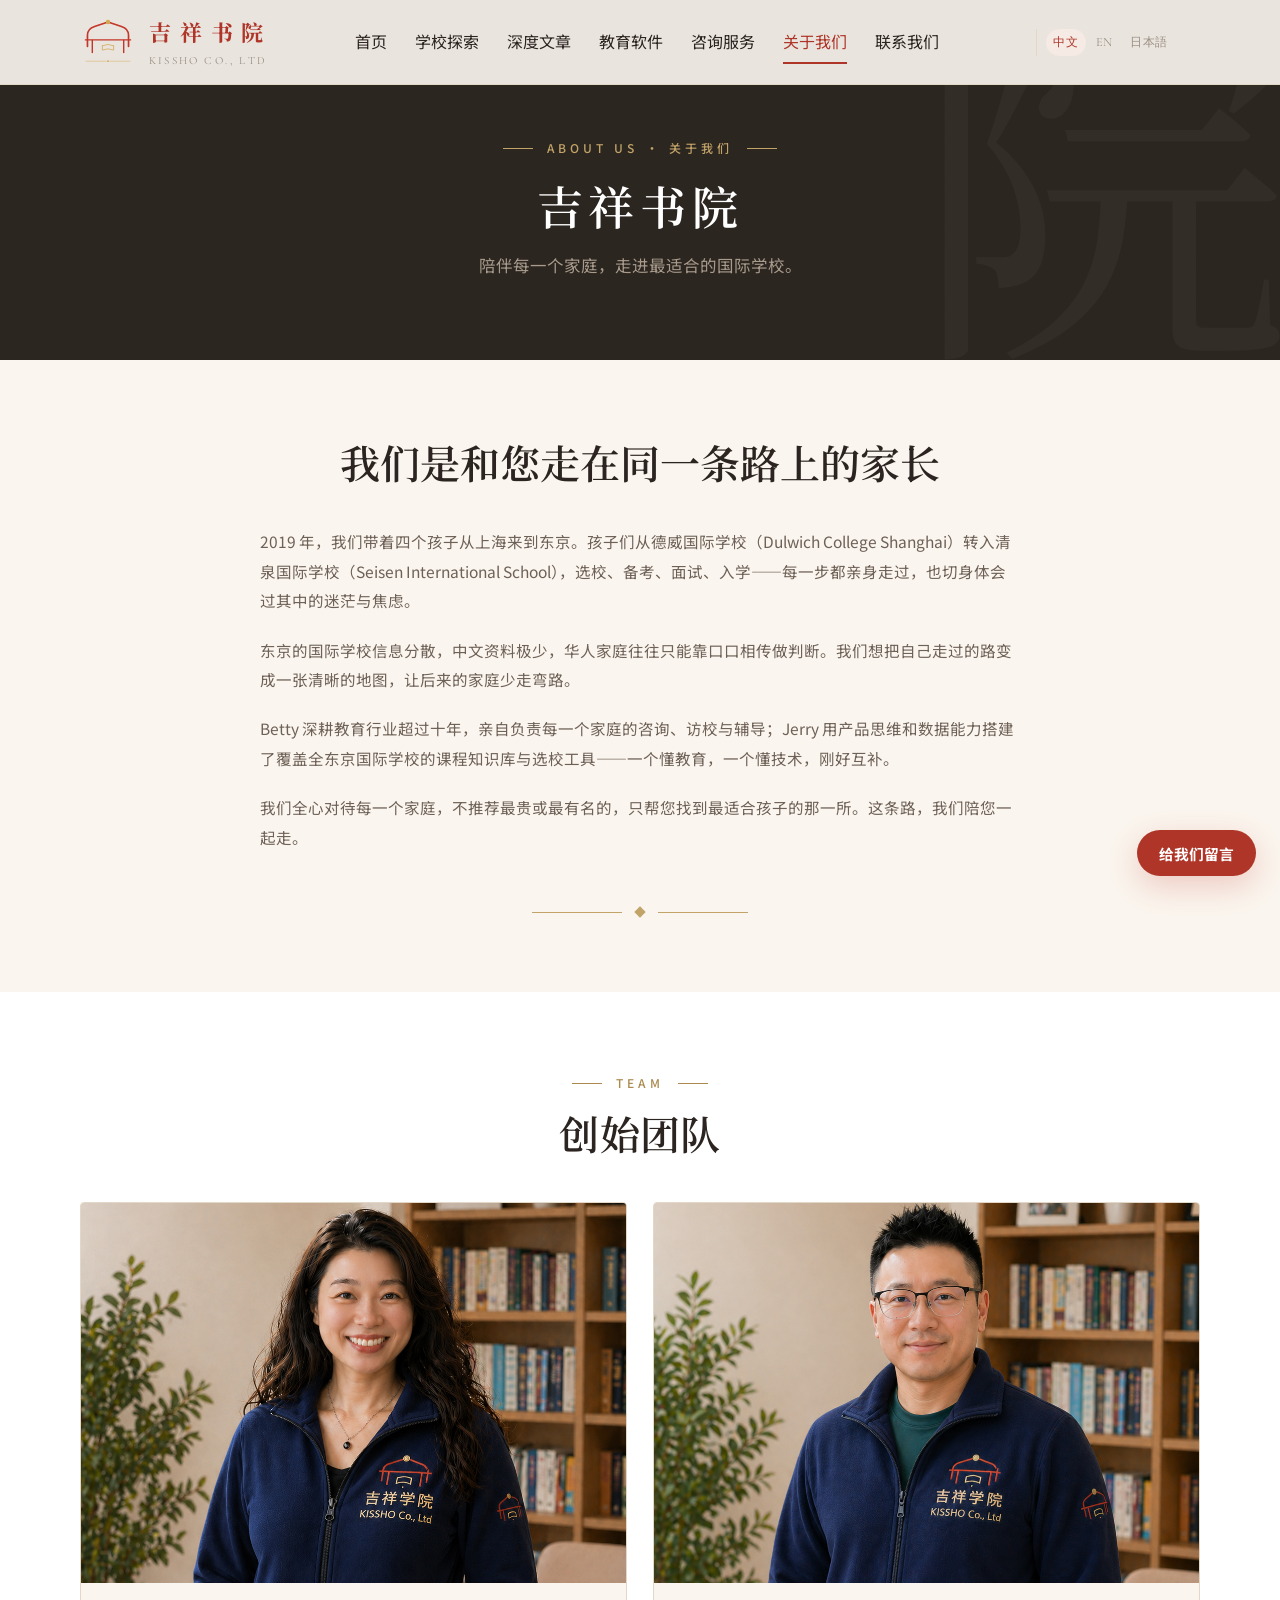
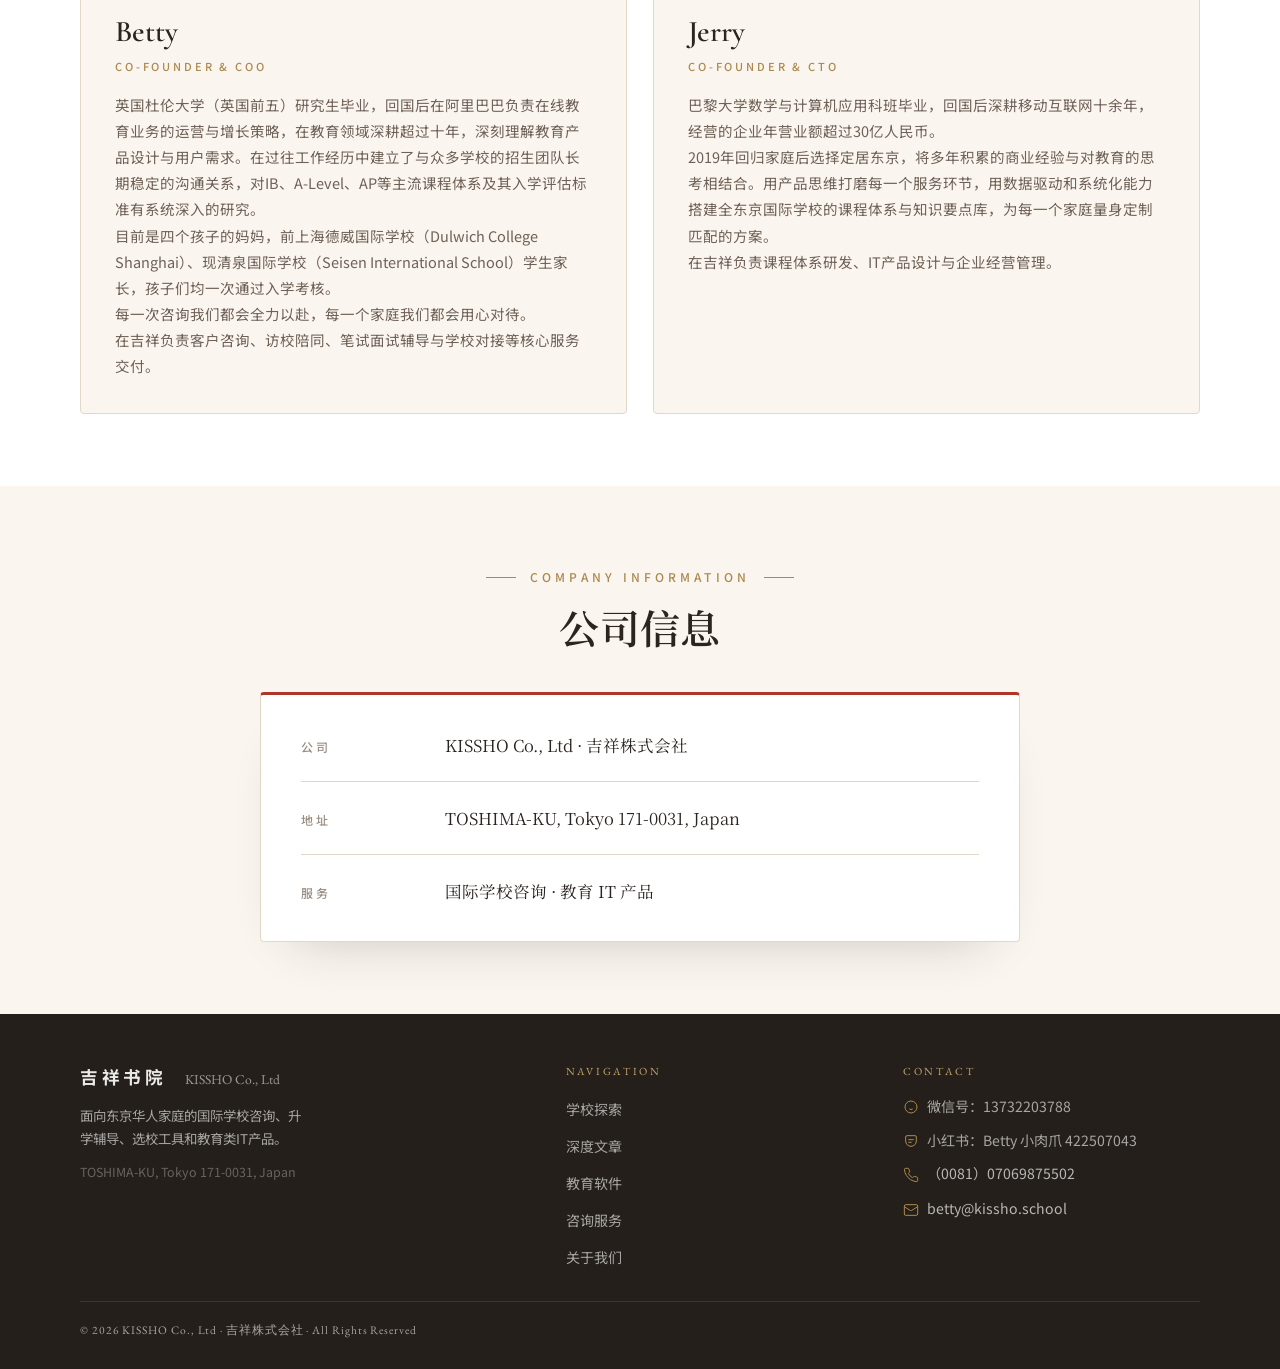
==== commit af5a8aa0: "Remove street address line" ====
--- a/about.html
+++ b/about.html
@@ -102,7 +102,7 @@
           </div>
           <div class="info-row">
             <span class="k" data-i18n-zh="地址" data-i18n-en="Address" data-i18n-ja="所在地">地址</span>
-            <span class="v">KISSHO BLDG. 101, 5-8-19 MEJIRO<br>TOSHIMA-KU, Tokyo 171-0031, Japan</span>
+            <span class="v">TOSHIMA-KU, Tokyo 171-0031, Japan</span>
           </div>
           <div class="info-row">
             <span class="k" data-i18n-zh="服务" data-i18n-en="Services" data-i18n-ja="事業内容">服务</span>
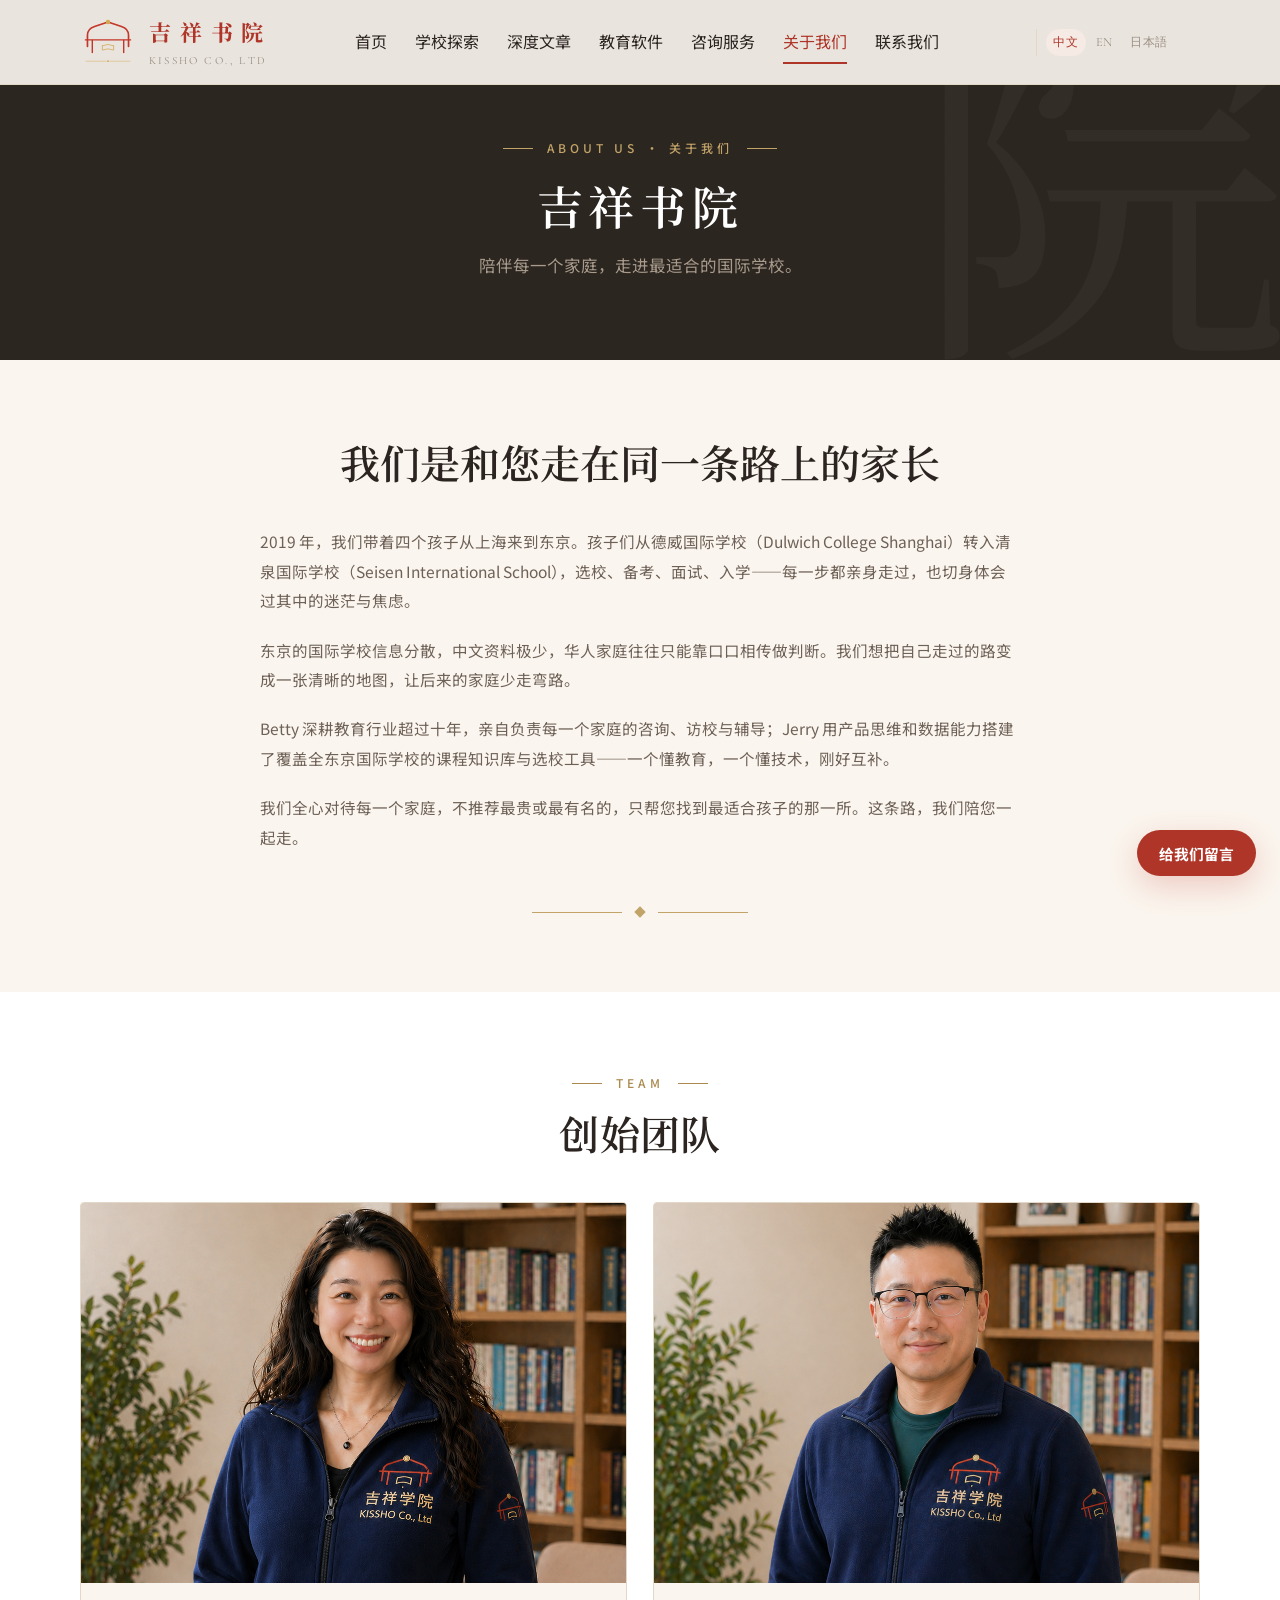
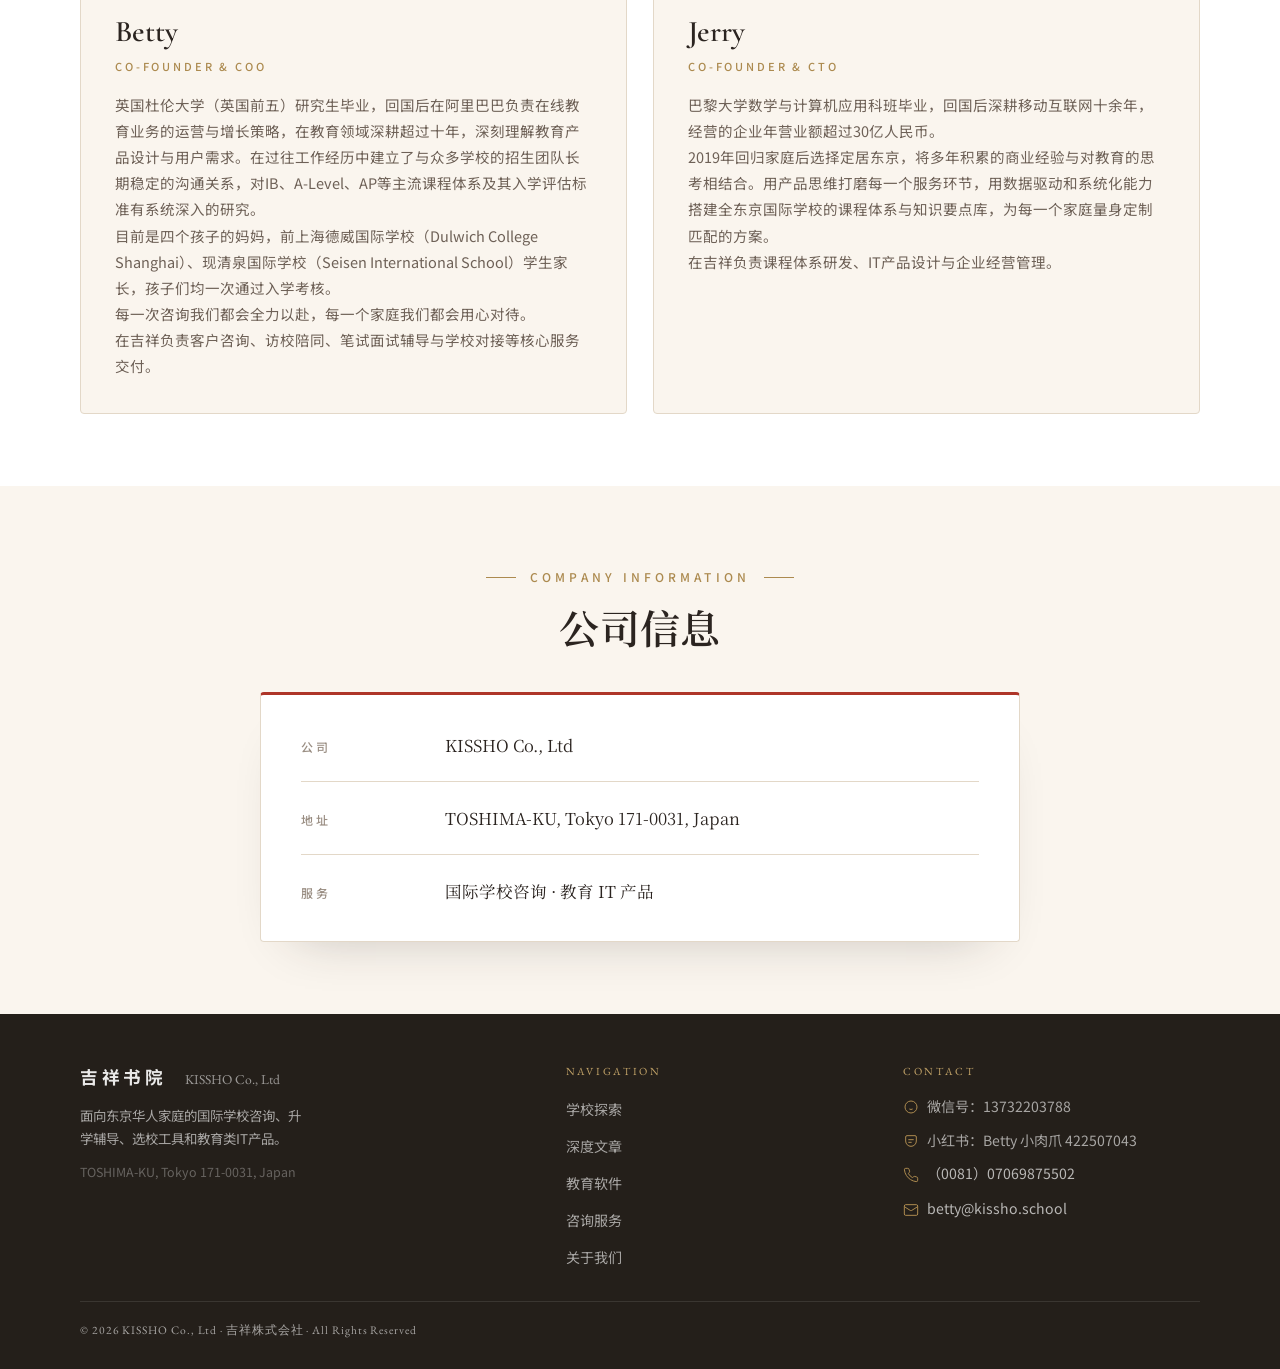
==== commit 265fc1cd: "Simplify company name on about page" ====
--- a/about.html
+++ b/about.html
@@ -98,7 +98,7 @@
         <div class="info-card">
           <div class="info-row">
             <span class="k" data-i18n-zh="公司" data-i18n-en="Company" data-i18n-ja="会社名">公司</span>
-            <span class="v">KISSHO Co., Ltd · 吉祥株式会社</span>
+            <span class="v">KISSHO Co., Ltd</span>
           </div>
           <div class="info-row">
             <span class="k" data-i18n-zh="地址" data-i18n-en="Address" data-i18n-ja="所在地">地址</span>
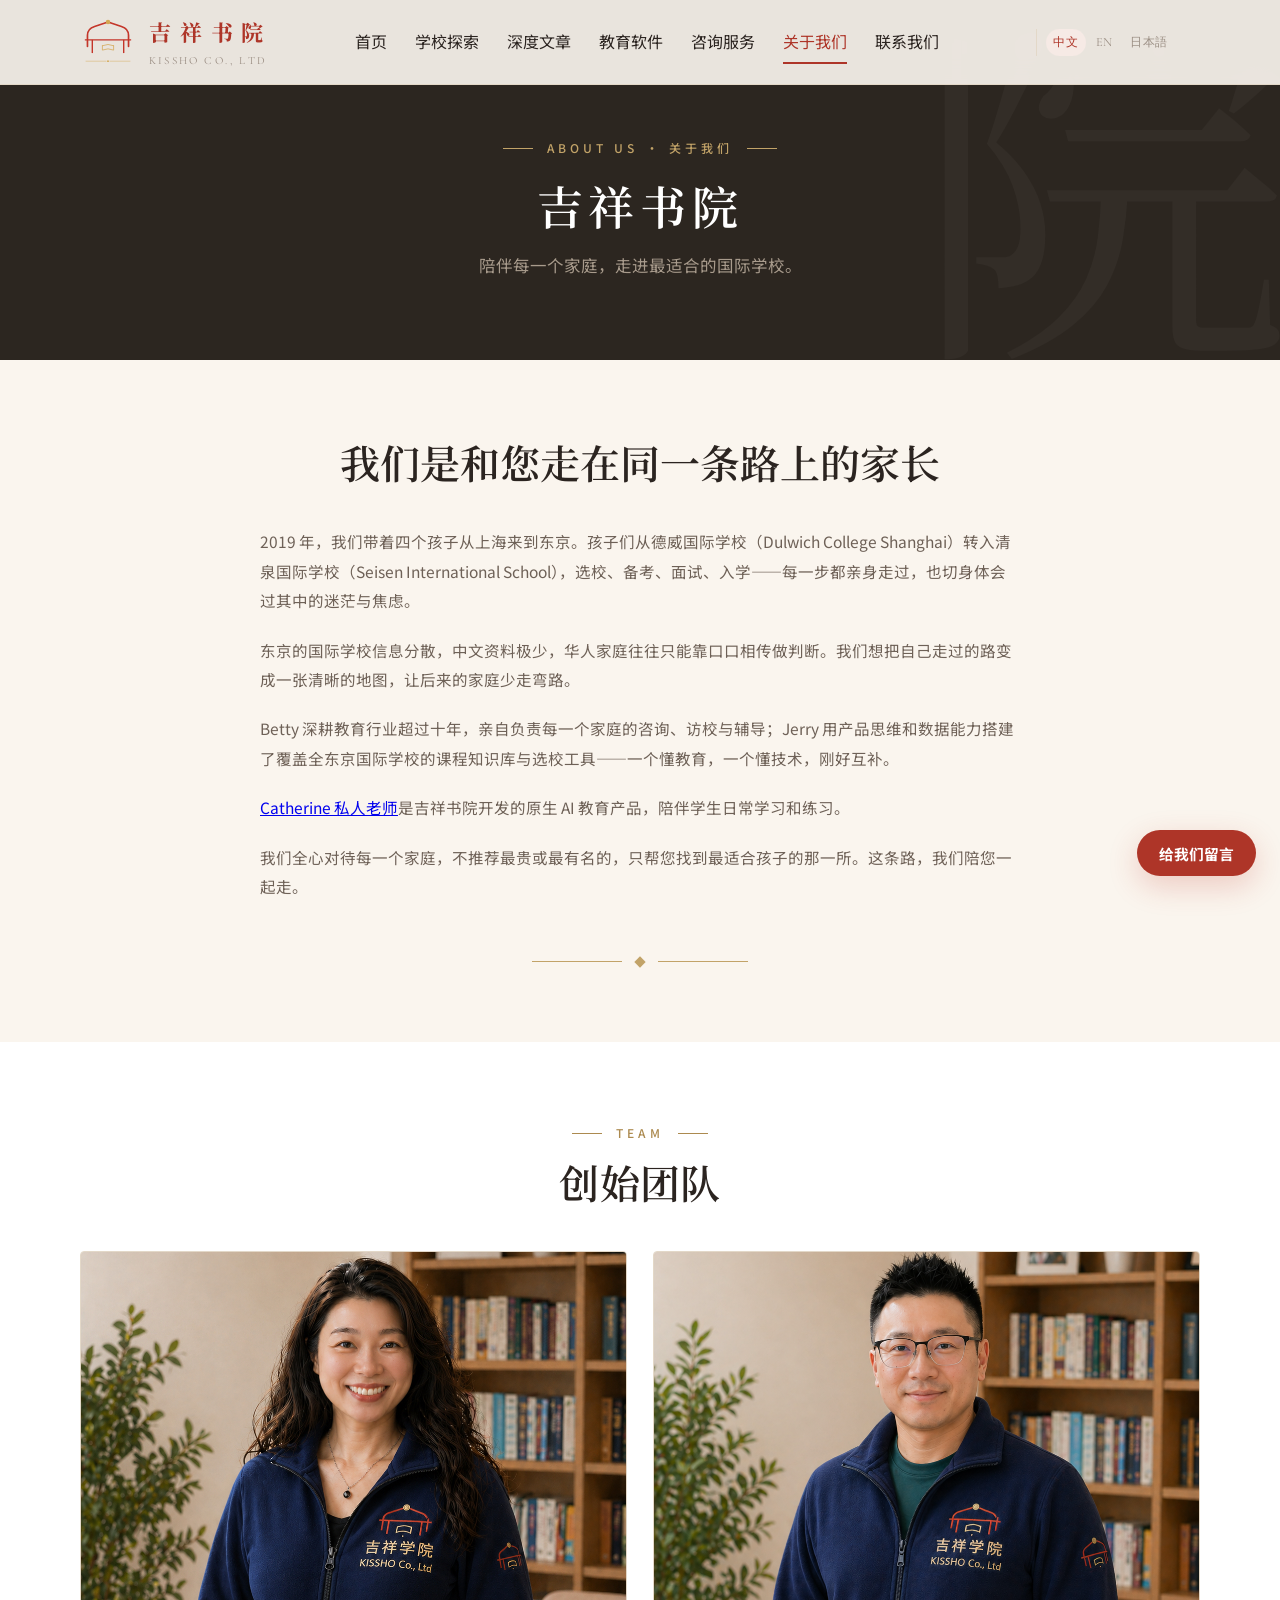
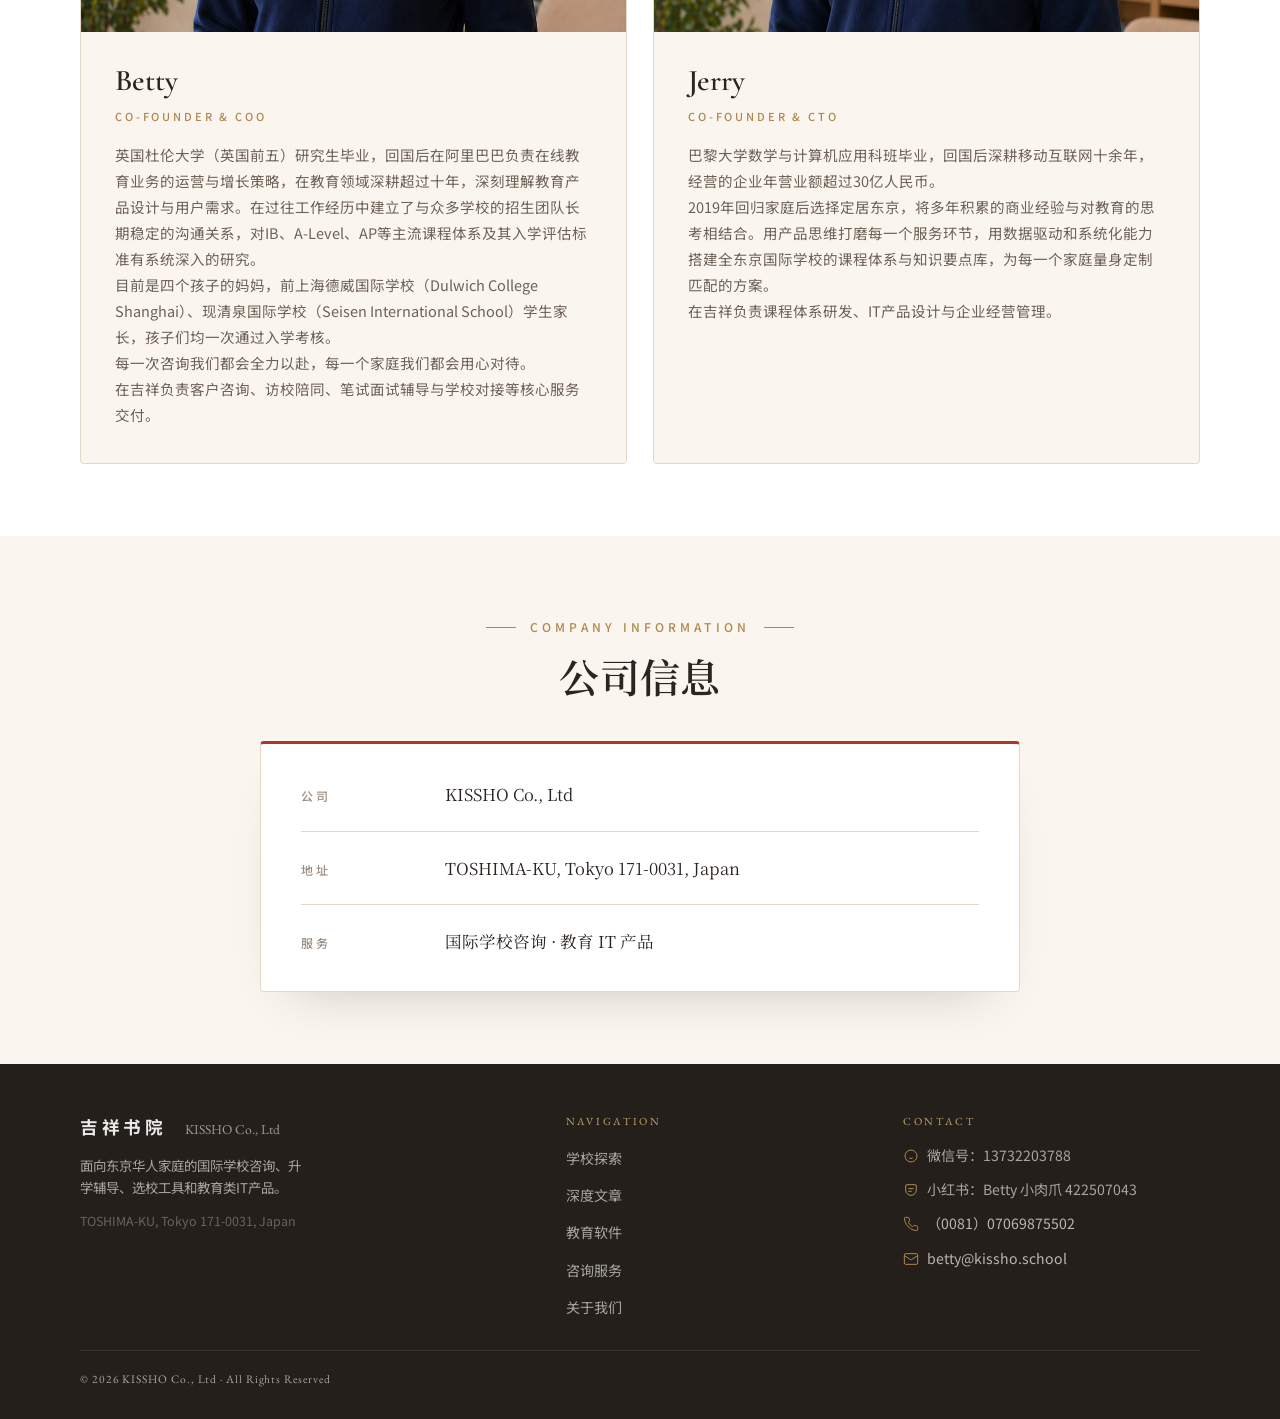
==== commit afe71a95: "Introduce Catherine AI Personal Tutor on the KISSHO website" ====
--- a/about.html
+++ b/about.html
@@ -10,11 +10,11 @@
   >关于我们 | KISSHO 吉祥书院</title>
   <meta
     name="description"
-    content="吉祥书院（KISSHO Co., Ltd）— Betty & Jerry 创立，服务在东京的华人家庭。"
+    content="吉祥书院（KISSHO Co., Ltd）由 Betty 和 Jerry 创立，在东京提供国际学校升学咨询，并开发了 Catherine 私人老师（原生 AI）。"
     data-i18n-attr="content"
-    data-i18n-zh="吉祥书院（KISSHO Co., Ltd）— Betty & Jerry 创立，服务在东京的华人家庭。"
-    data-i18n-en="KISSHO was founded by Betty and Jerry to support Chinese-speaking families navigating Tokyo international schools."
-    data-i18n-ja="KISSHO は Betty と Jerry が立ち上げた、東京のインターナショナルスクール進学を支えるためのチームです。"
+    data-i18n-zh="吉祥书院（KISSHO Co., Ltd）由 Betty 和 Jerry 创立，在东京提供国际学校升学咨询，并开发了 Catherine 私人老师（原生 AI）。"
+    data-i18n-en="Founded by Betty and Jerry, KISSHO advises families on international schools in Tokyo and develops Catherine, an AI-native personal tutor."
+    data-i18n-ja="Betty と Jerry が設立した KISSHO は、東京でインターナショナルスクール進学を支援し、Catherine AI 家庭教師 を開発しています。"
   />
   <link rel="preconnect" href="https://fonts.googleapis.com">
   <link rel="preconnect" href="https://fonts.gstatic.com" crossorigin>
@@ -50,6 +50,7 @@
             <p data-i18n="about.story1">2019 年，我们带着四个孩子从上海来到东京。孩子们从德威国际学校（Dulwich College Shanghai）转入清泉国际学校（Seisen International School），选校、备考、面试、入学——每一步都亲身走过，也切身体会过其中的迷茫与焦虑。</p>
             <p data-i18n="about.story2">东京的国际学校信息分散，中文资料极少，华人家庭往往只能靠口口相传做判断。我们想把自己走过的路变成一张清晰的地图，让后来的家庭少走弯路。</p>
             <p data-i18n="about.story3">Betty 深耕教育行业超过十年，亲自负责每一个家庭的咨询、访校与辅导；Jerry 用产品思维和数据能力搭建了覆盖全东京国际学校的课程知识库与选校工具——一个懂教育，一个懂技术，刚好互补。</p>
+            <p><a href="tools.html#catherine" data-i18n-zh="Catherine 私人老师" data-i18n-en="Catherine AI Personal Tutor" data-i18n-ja="Catherine AI 家庭教師">Catherine 私人老师</a><span data-i18n-zh="是吉祥书院开发的原生 AI 教育产品，陪伴学生日常学习和练习。" data-i18n-en=" is KISSHO’s AI-native education product for everyday learning and guided practice." data-i18n-ja="は、日々の学習や練習を支える、KISSHO が開発した AI ベースの教育サービスです。">是吉祥书院开发的原生 AI 教育产品，陪伴学生日常学习和练习。</span></p>
             <p data-i18n="about.story4">我们全心对待每一个家庭，不推荐最贵或最有名的，只帮您找到最适合孩子的那一所。这条路，我们陪您一起走。</p>
           </div>
           <div class="divider"><span></span></div>
--- a/redesign.css
+++ b/redesign.css
@@ -562,6 +562,7 @@
 body.redesign .free-pill { font-size: 13px; font-weight: 500; letter-spacing: .1em; color: var(--footer); background: var(--gold-soft); border-radius: 999px; padding: 7px 18px; }
 body.redesign .prods { padding: 72px 0 0; }
 body.redesign .prod { display: grid; grid-template-columns: 1fr 1fr; gap: 64px; align-items: center; padding: 0 0 72px; }
+body.redesign #catherine { scroll-margin-top: 100px; }
 body.redesign .prod + .prod { border-top: 1px solid var(--line); padding-top: 72px; }
 body.redesign .prod .shot { position: relative; }
 body.redesign .prod .shot .frame { background: var(--white); border: 1px solid var(--line); border-radius: 4px; padding: 14px; box-shadow: 0 28px 52px -34px rgba(43,36,32,.35); }
@@ -572,11 +573,23 @@
 body.redesign .status.dev { color: var(--ink-mute); background: transparent; border: 1px dashed var(--gold-soft); }
 body.redesign .status.dev::before { content: ""; width: 7px; height: 7px; border-radius: 50%; background: var(--gold-soft); }
 body.redesign .prod h2 { font-size: 32px; margin-top: 18px; }
+body.redesign #catherine h2 { margin-top: 0; }
 body.redesign .prod p.desc { color: var(--ink-soft); font-size: 15.5px; margin-top: 14px; line-height: 1.8; max-width: 480px; text-wrap: pretty; }
 body.redesign .prod .feats { list-style: none; margin-top: 18px; display: flex; flex-direction: column; gap: 10px; }
 body.redesign .prod .feats li { font-size: 14.5px; color: var(--ink-soft); display: flex; gap: 12px; align-items: baseline; }
 body.redesign .prod .feats li::before { content: ""; width: 6px; height: 6px; border-radius: 50%; background: var(--gold-soft); flex: none; position: relative; top: -2px; }
 body.redesign .prod .btn { margin-top: 26px; }
+body.redesign .prod .map-roadmap { margin-top: 18px; font-size: 14.5px; line-height: 1.8; color: var(--ink-soft); }
+body.redesign .prod .map-note { margin-top: 16px; font-size: 12px; line-height: 1.8; color: var(--ink-mute); max-width: 480px; }
+body.redesign .map-note a { color: var(--red); text-decoration: underline; text-underline-offset: 3px; }
+body.redesign .prod .map-preview .frame { display: block; }
+body.redesign .prod .map-preview .frame img { height: auto; max-height: none; object-fit: contain; }
+body.redesign .prod .shot.catherine-preview .frame img {
+  aspect-ratio: 1093 / 870;
+  height: auto;
+  max-height: none;
+  object-position: center top;
+}
 body.redesign .dev-box { border: 1.5px dashed var(--gold-soft); border-radius: 4px; height: 380px; display: flex; flex-direction: column; align-items: center; justify-content: center; gap: 10px; background: rgba(255,255,255,.45); }
 body.redesign .dev-box .t { font-size: 11px; letter-spacing: .3em; text-transform: uppercase; color: var(--gold); font-weight: 500; }
 body.redesign .dev-box .s { font-family: var(--serif); font-size: 19px; color: var(--ink-soft); }
